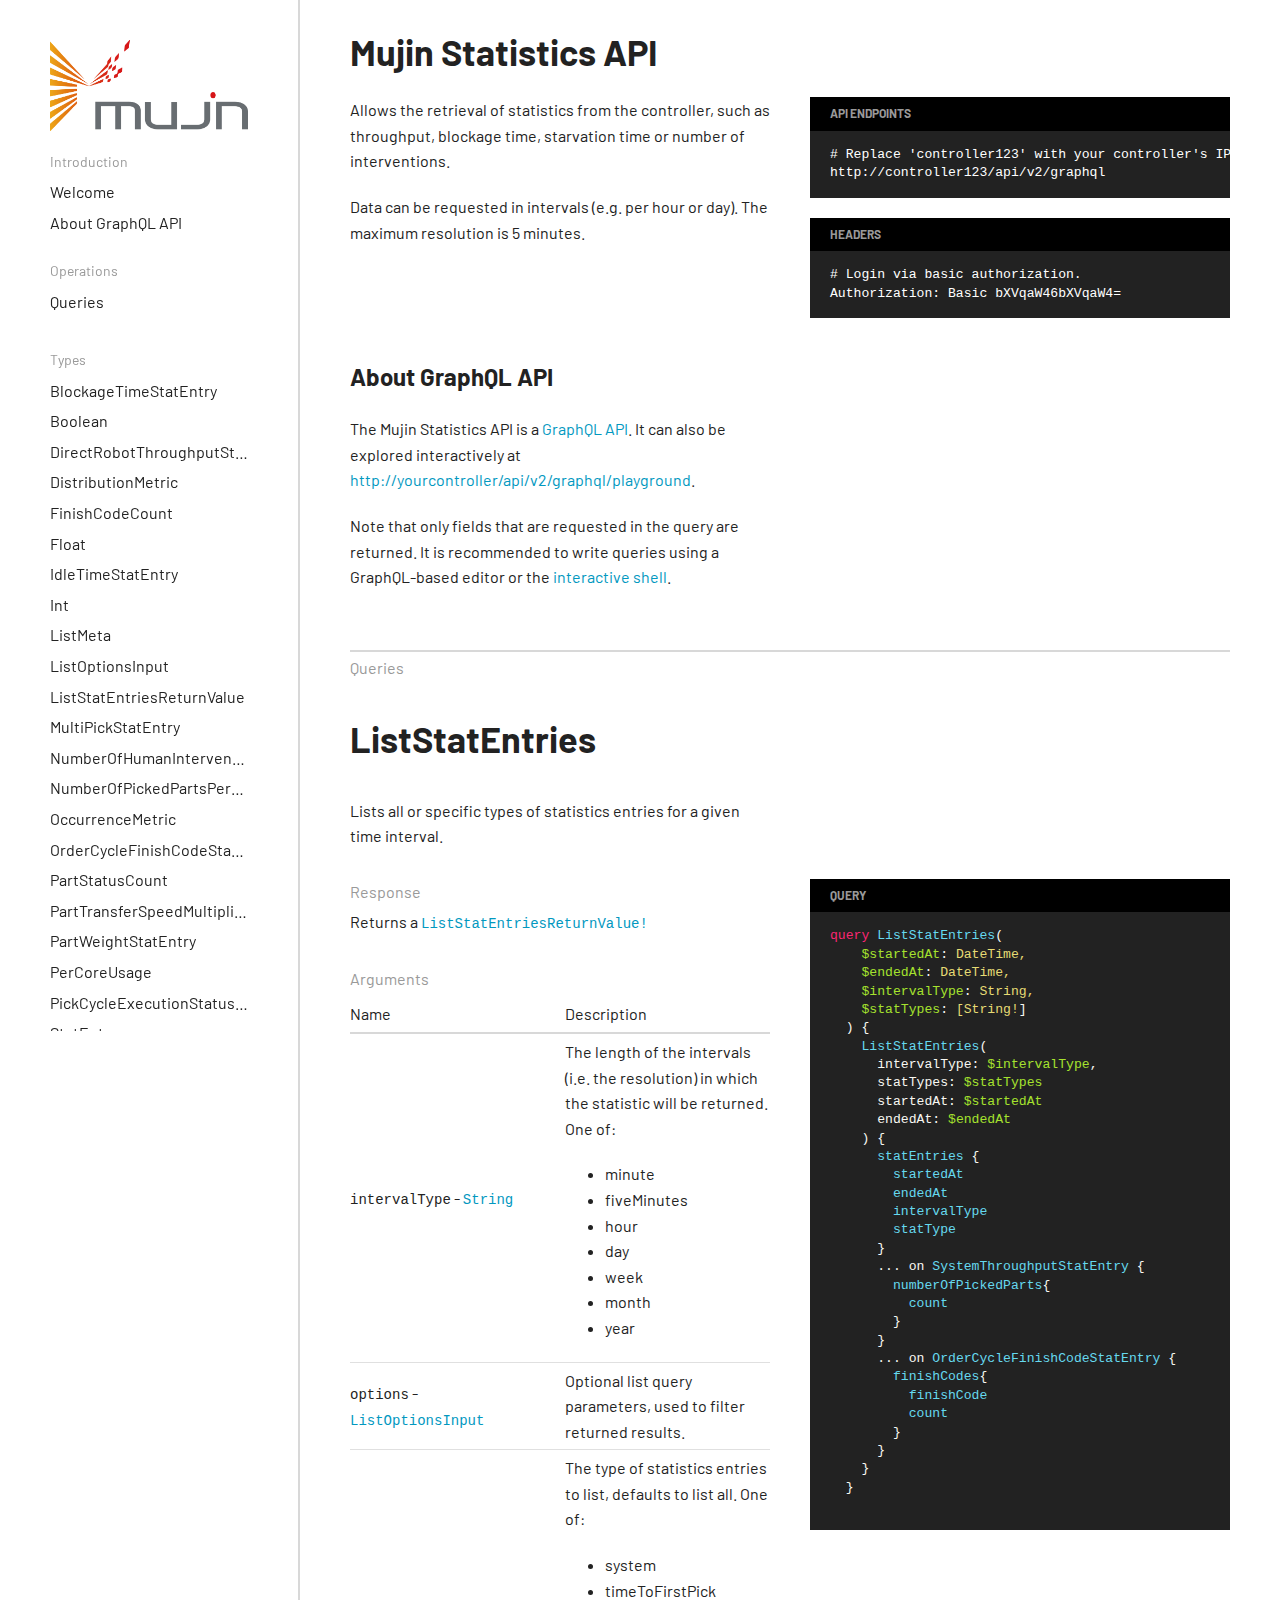
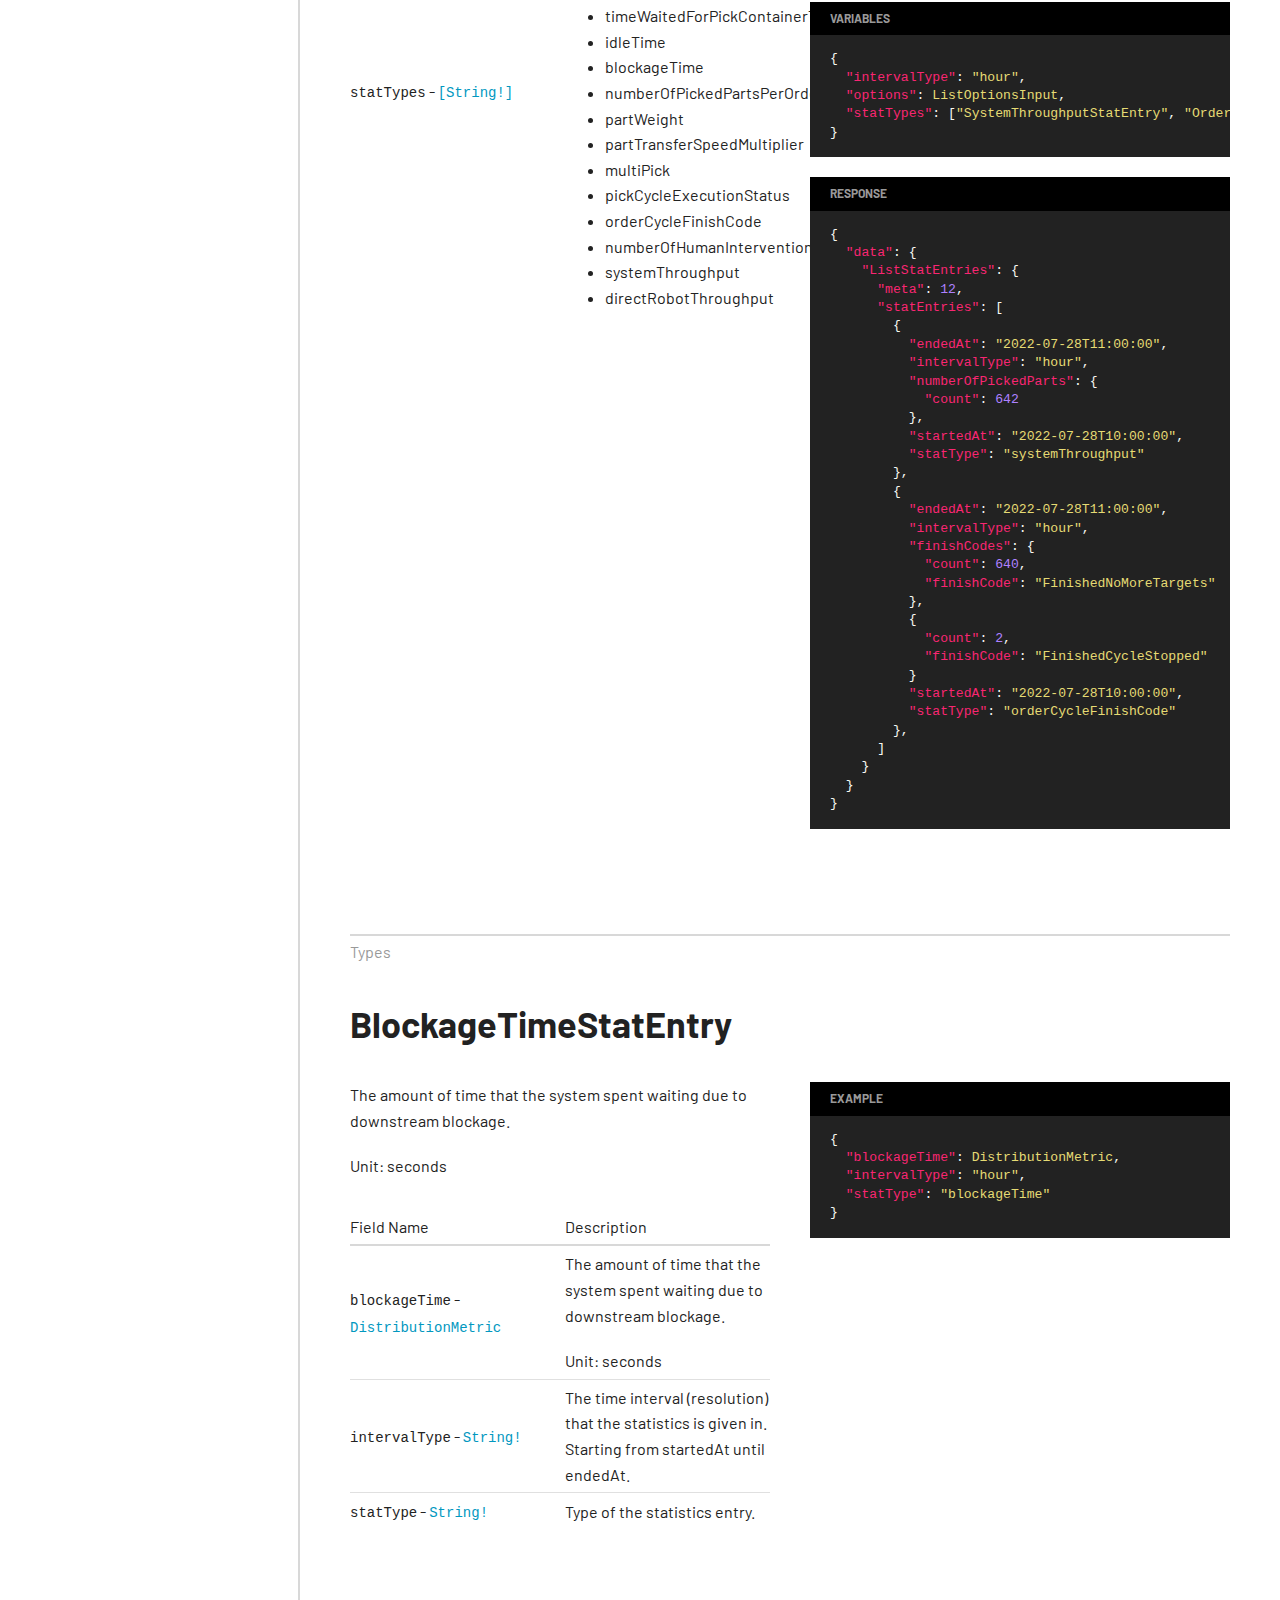
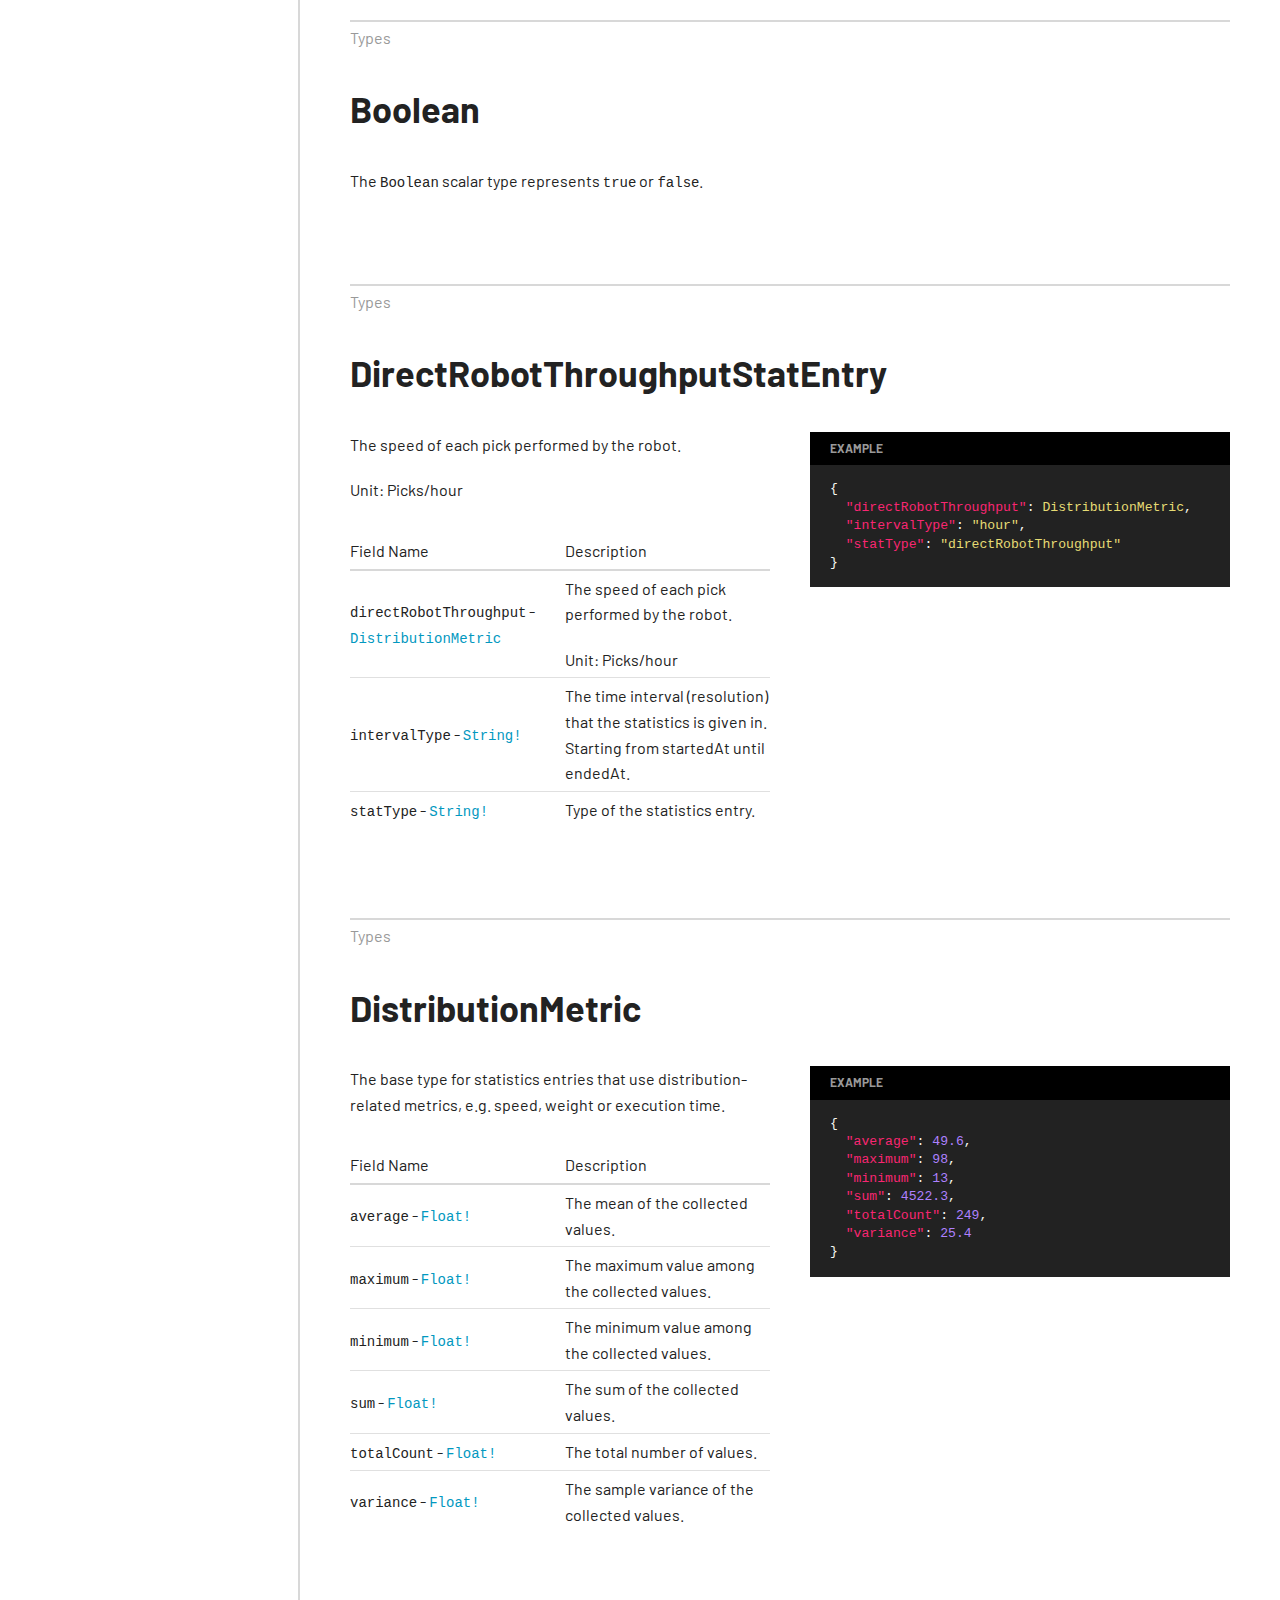
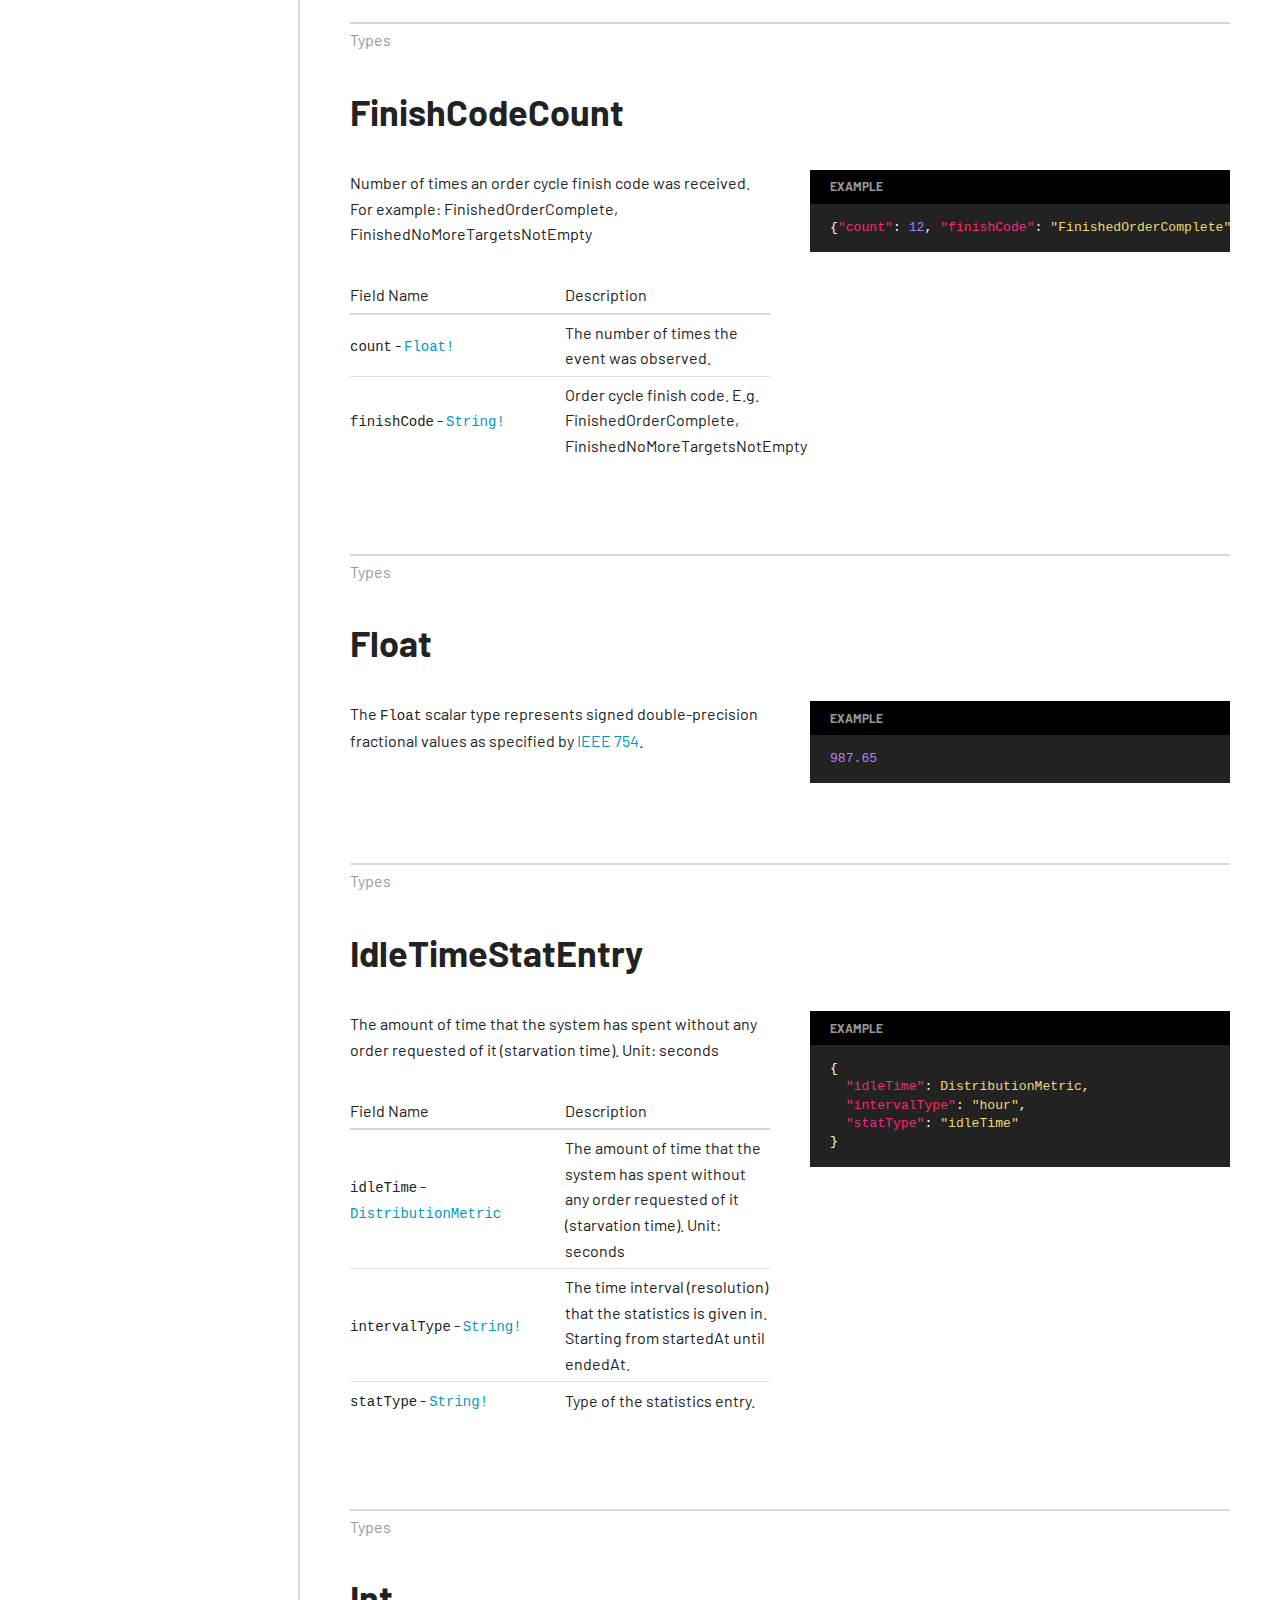
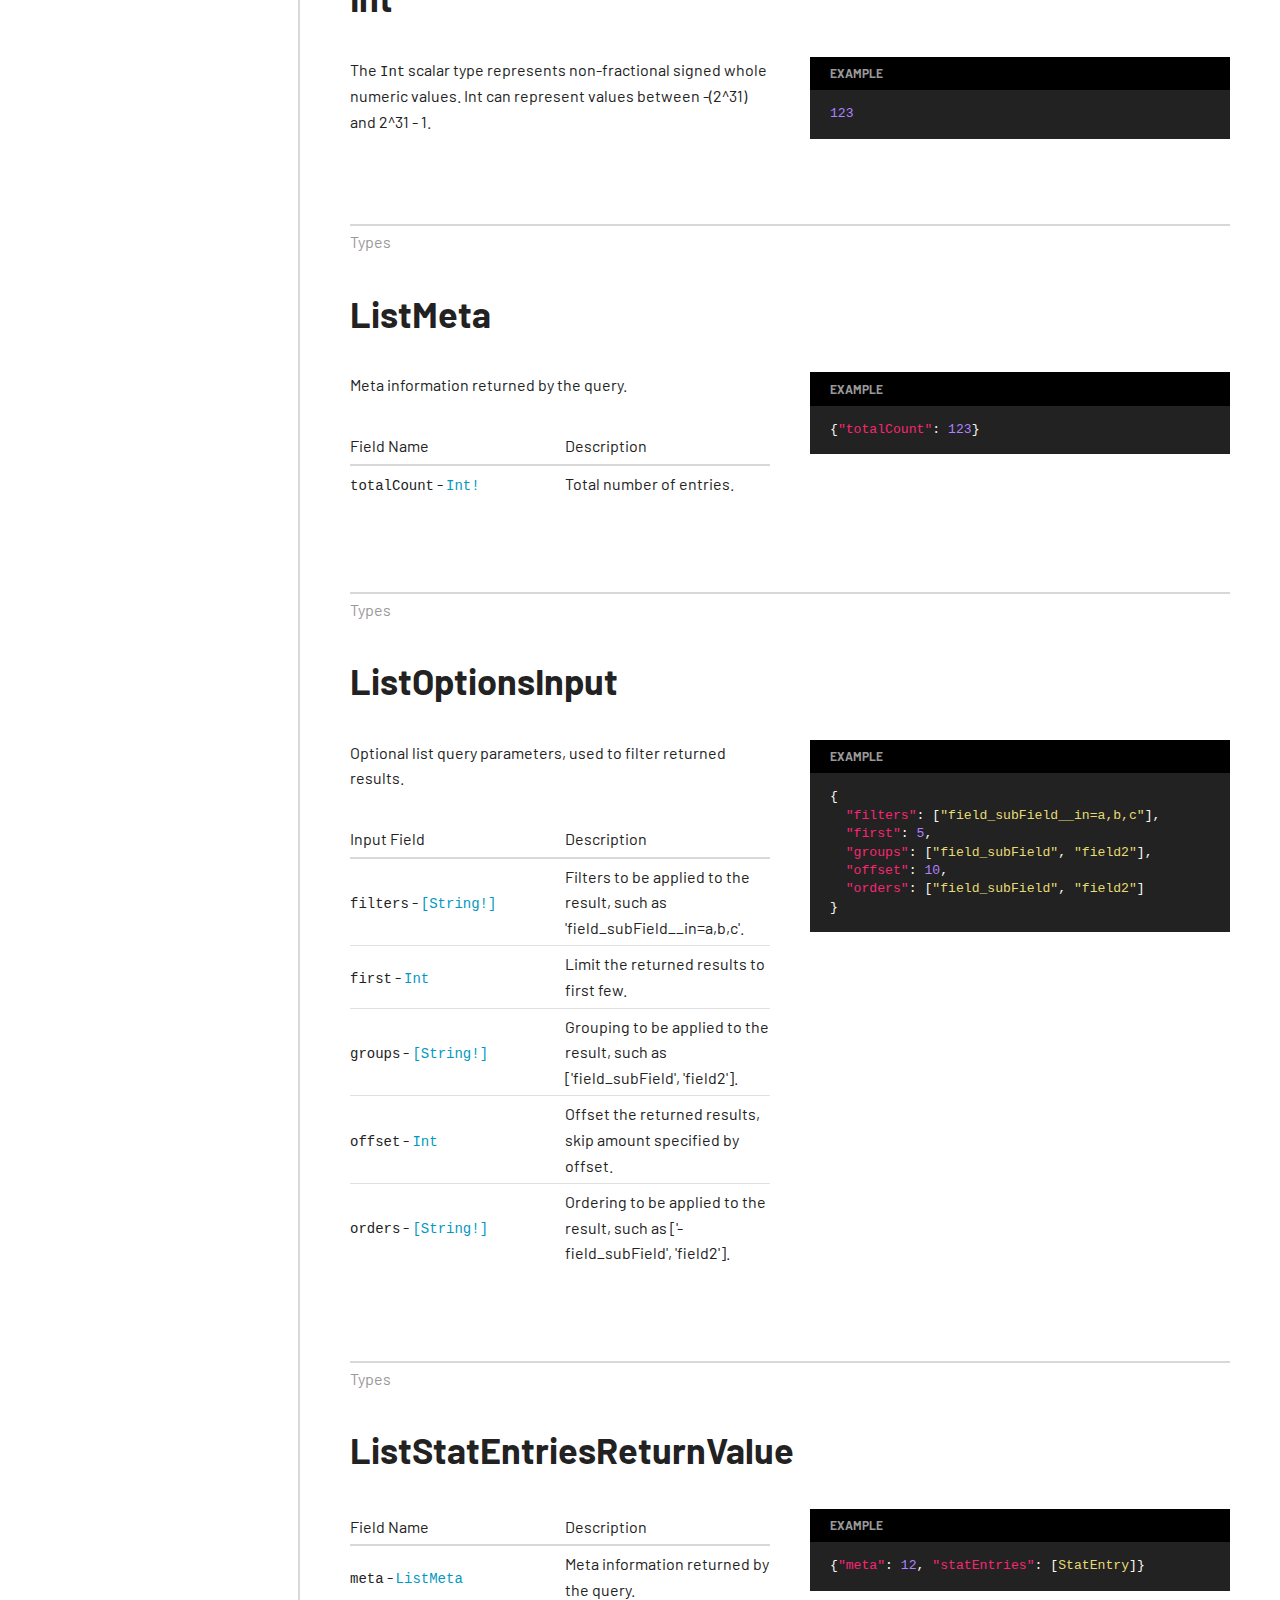
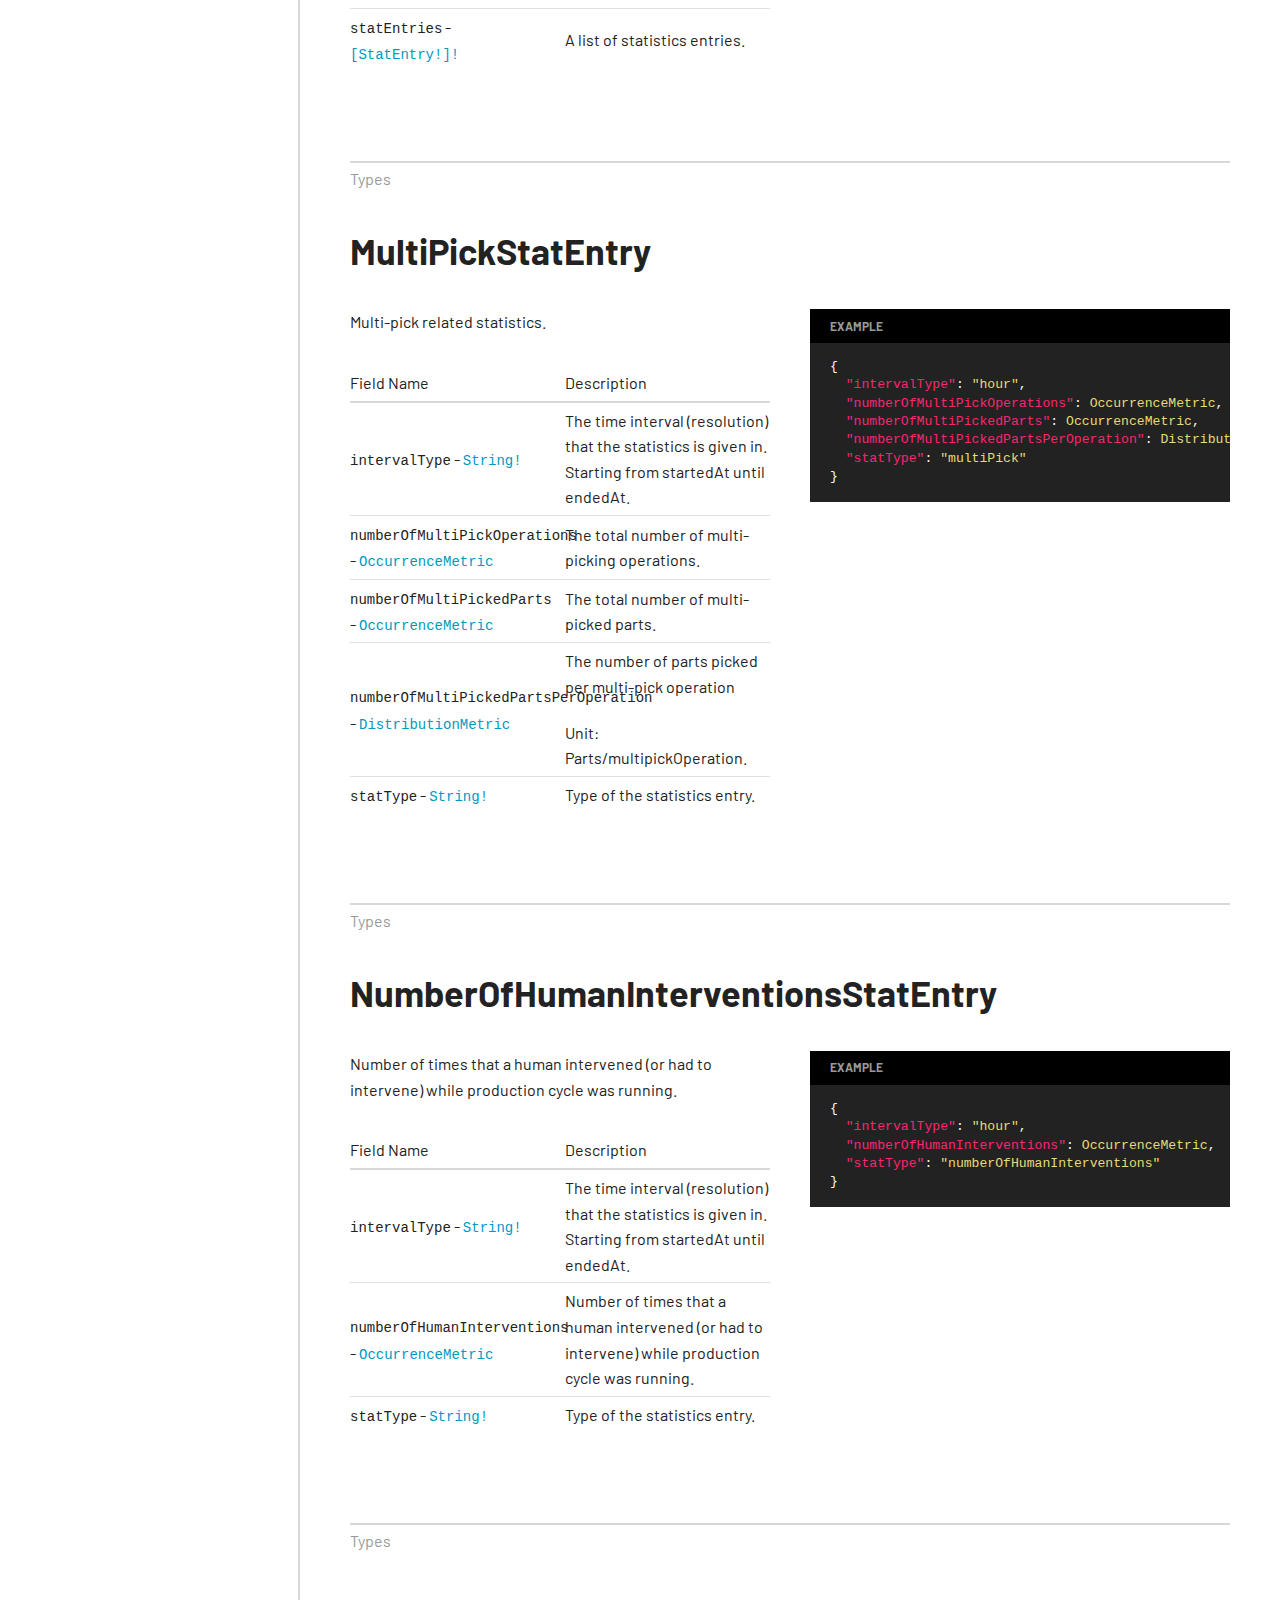
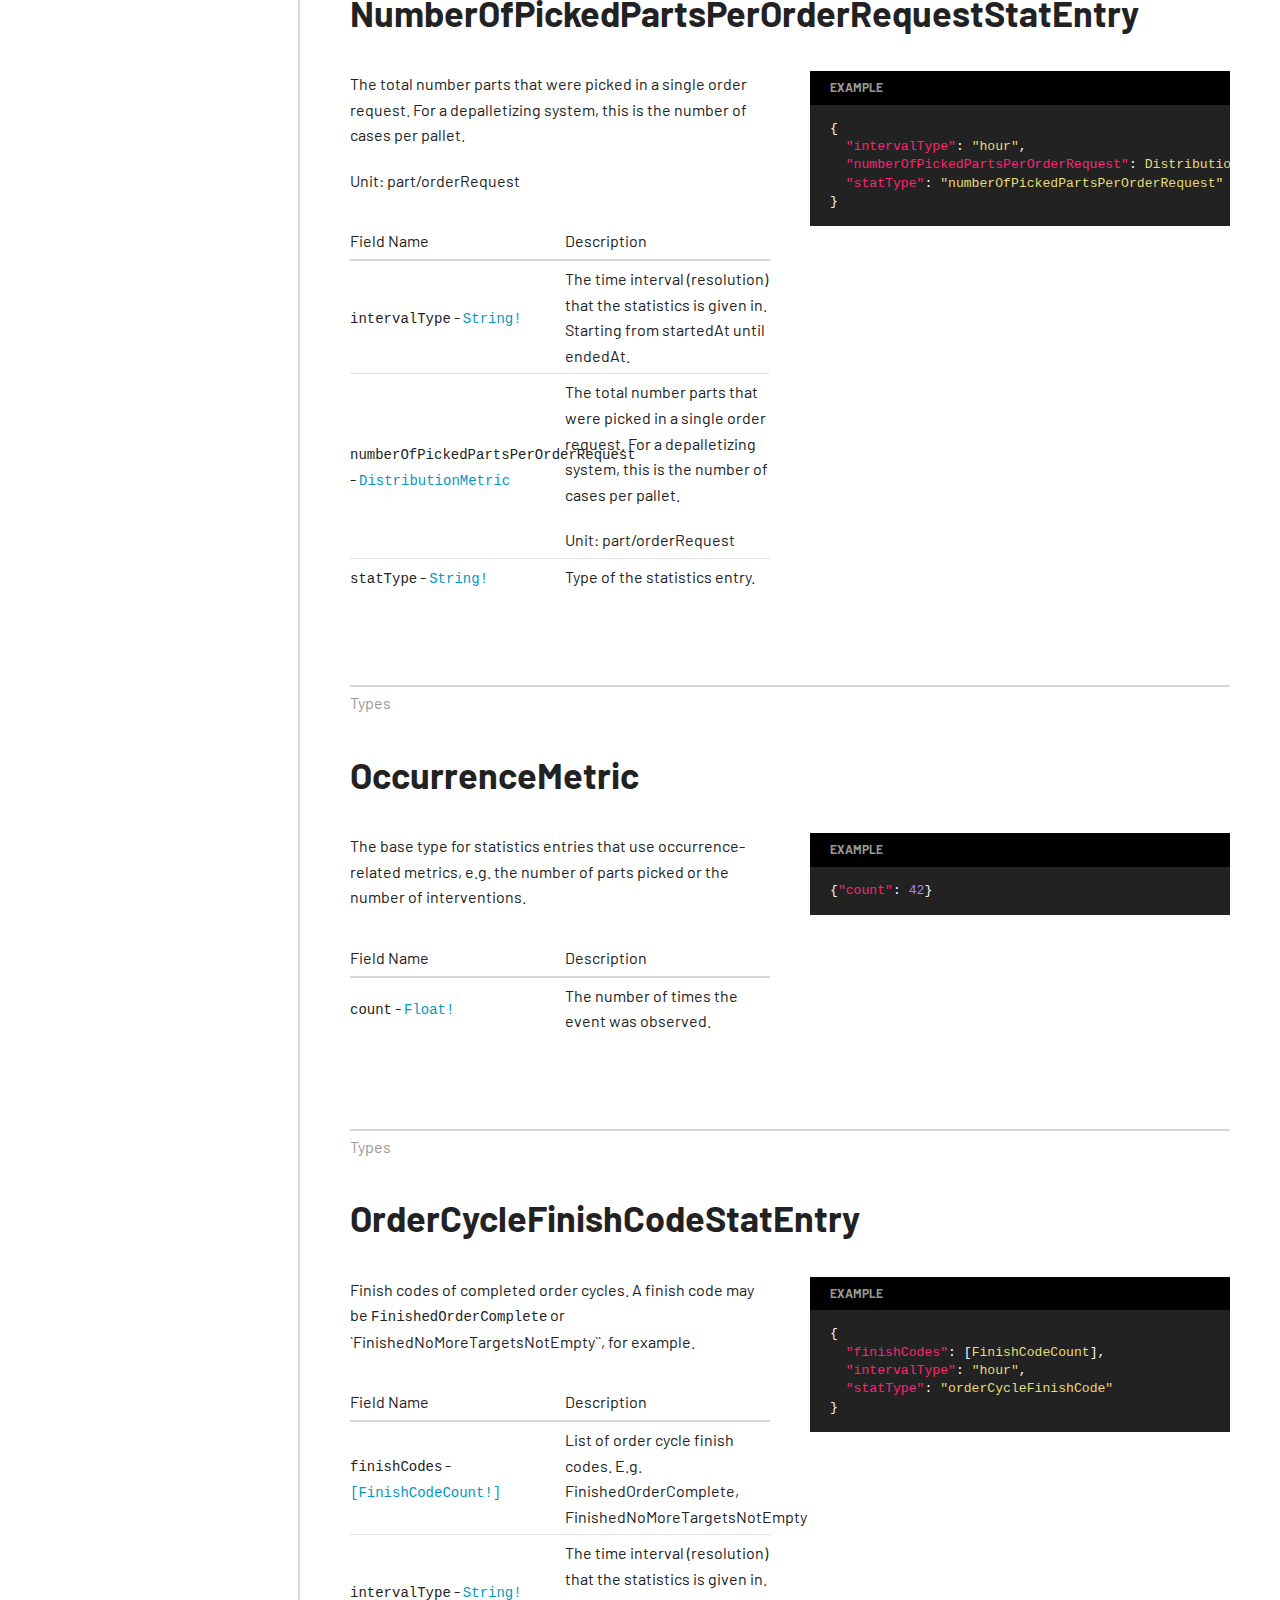
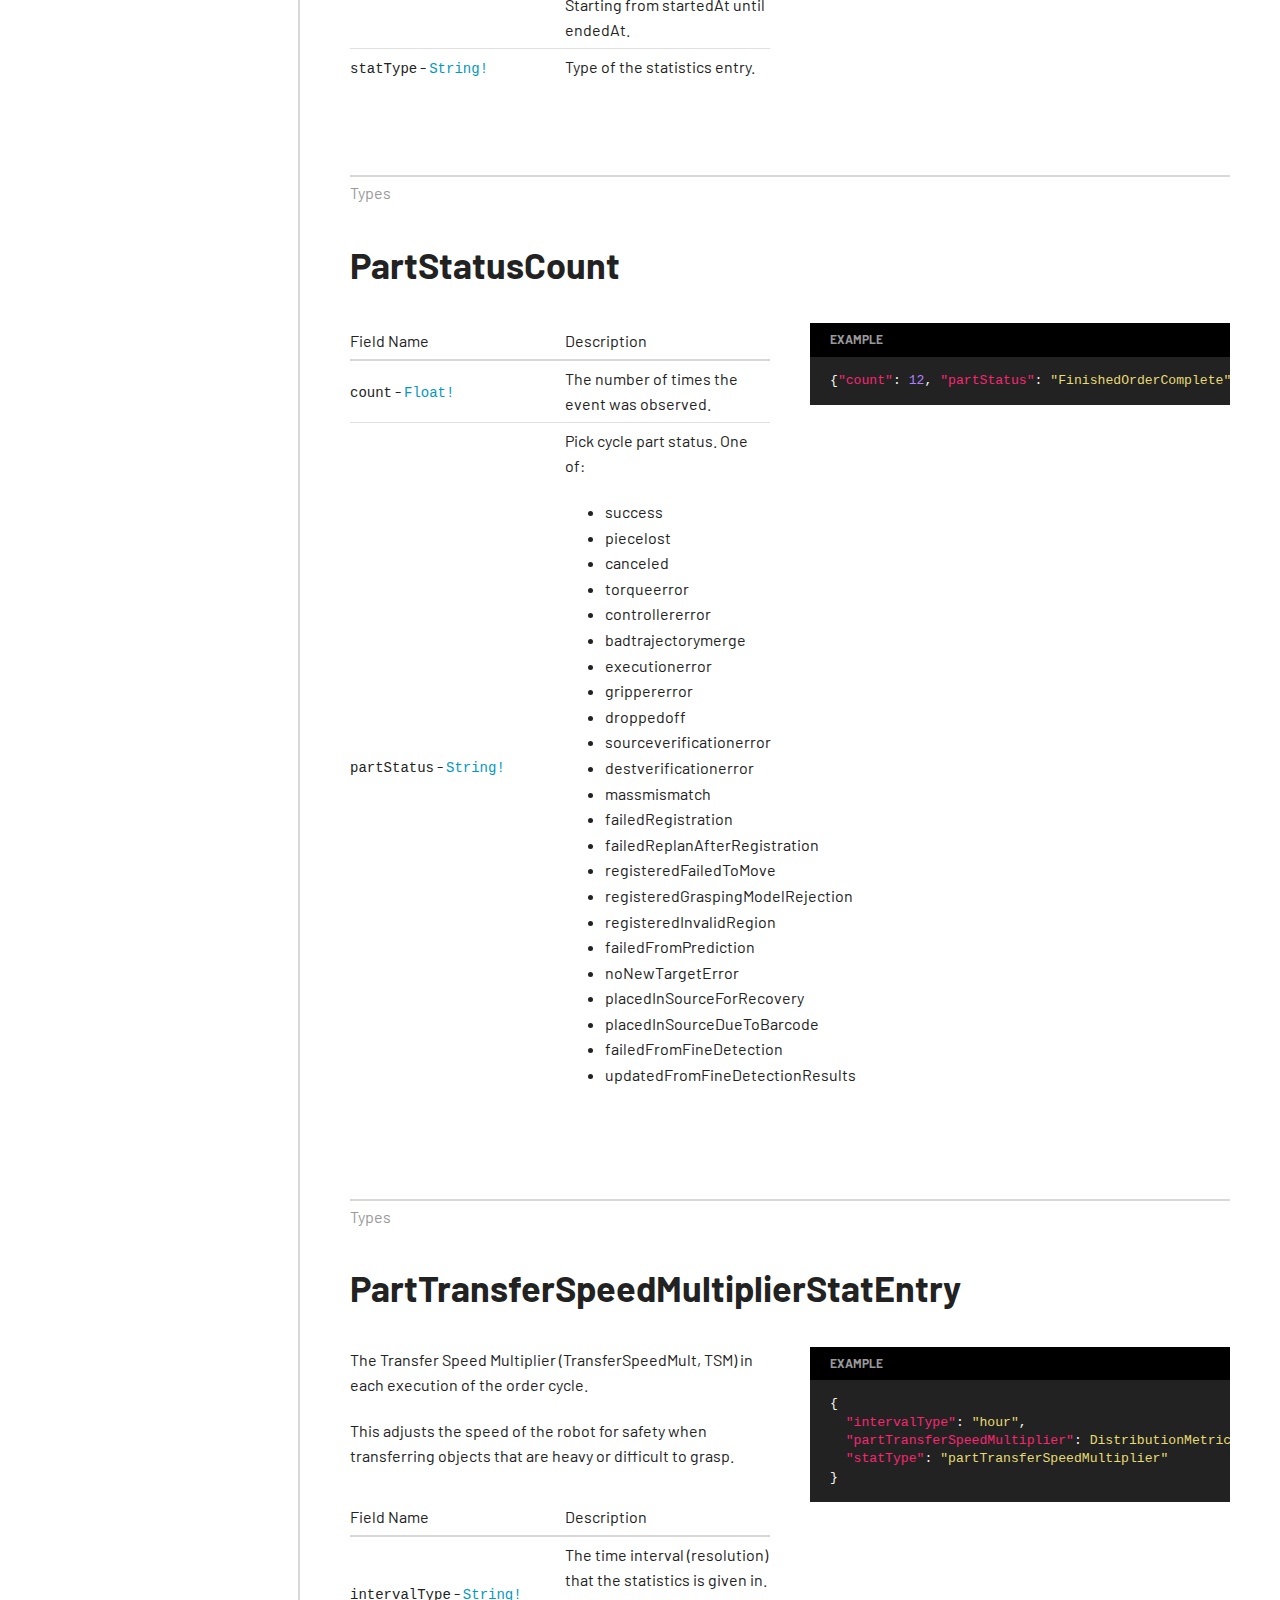
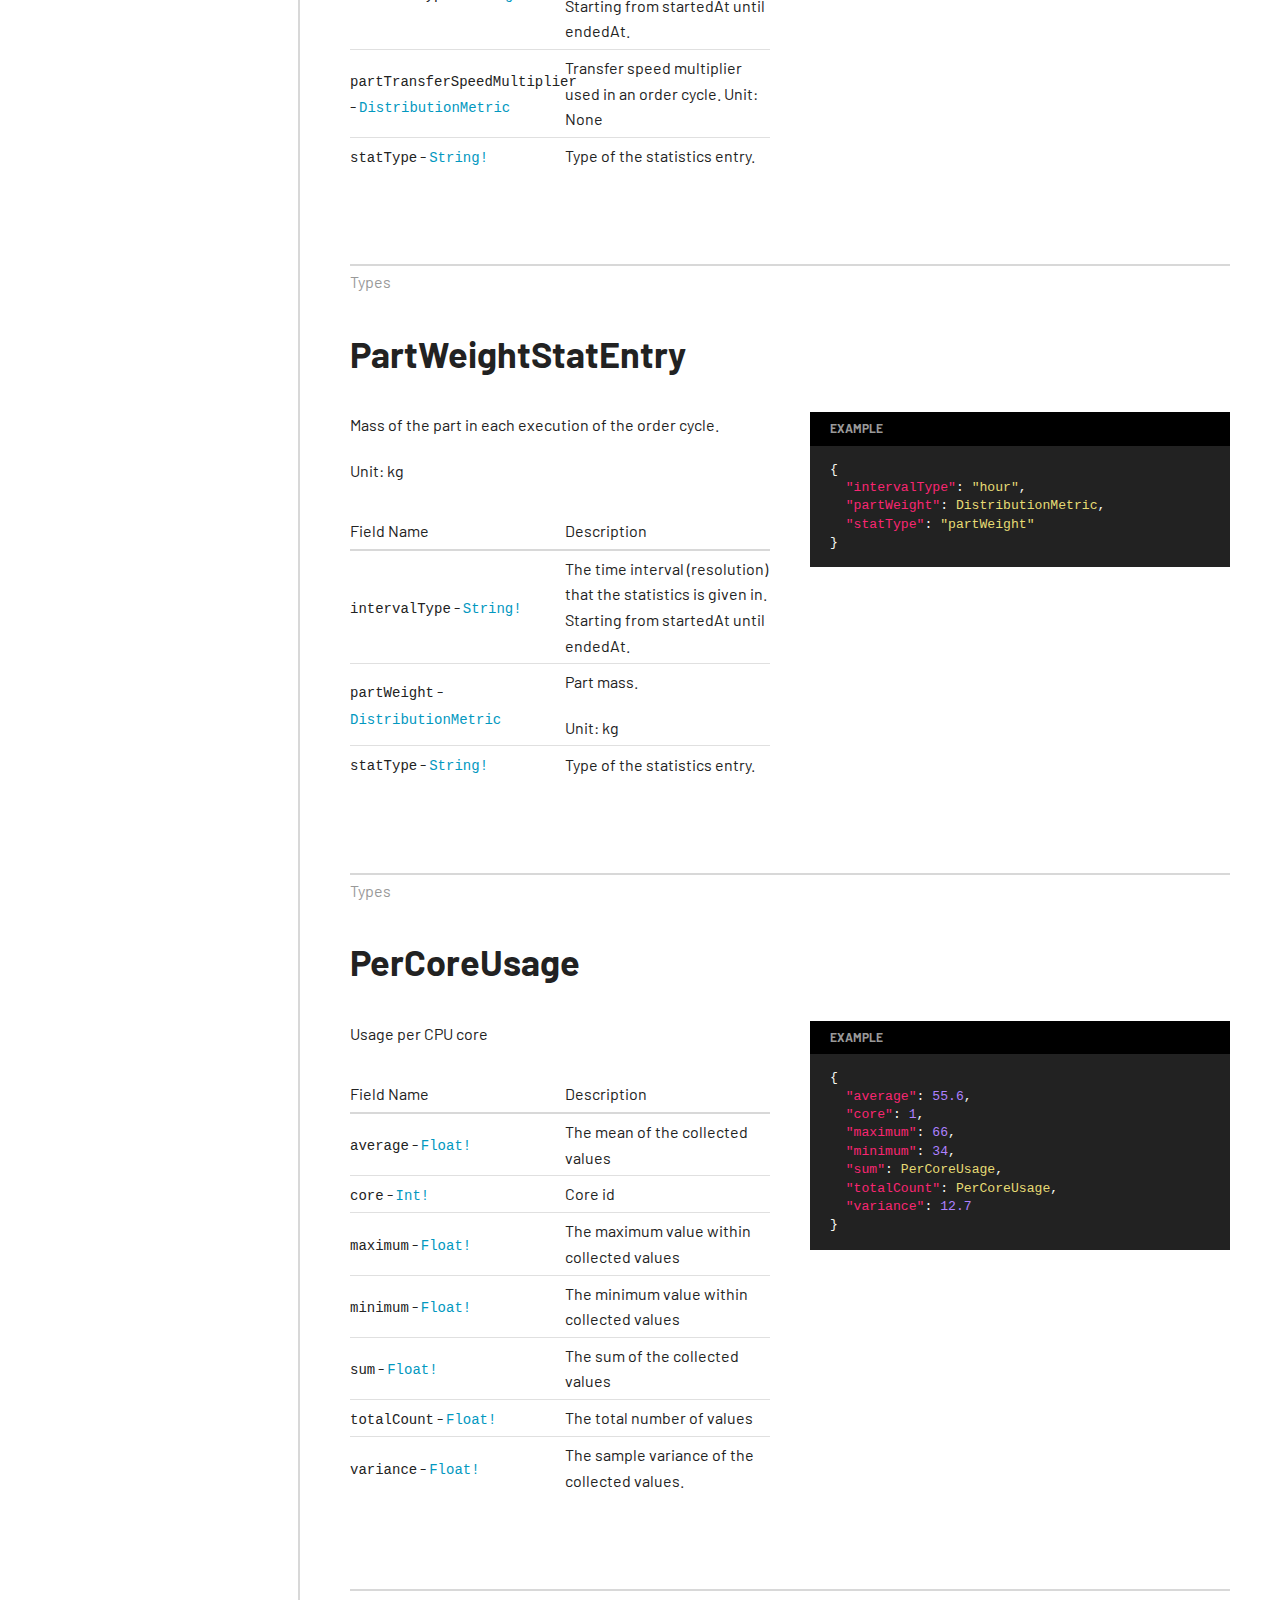
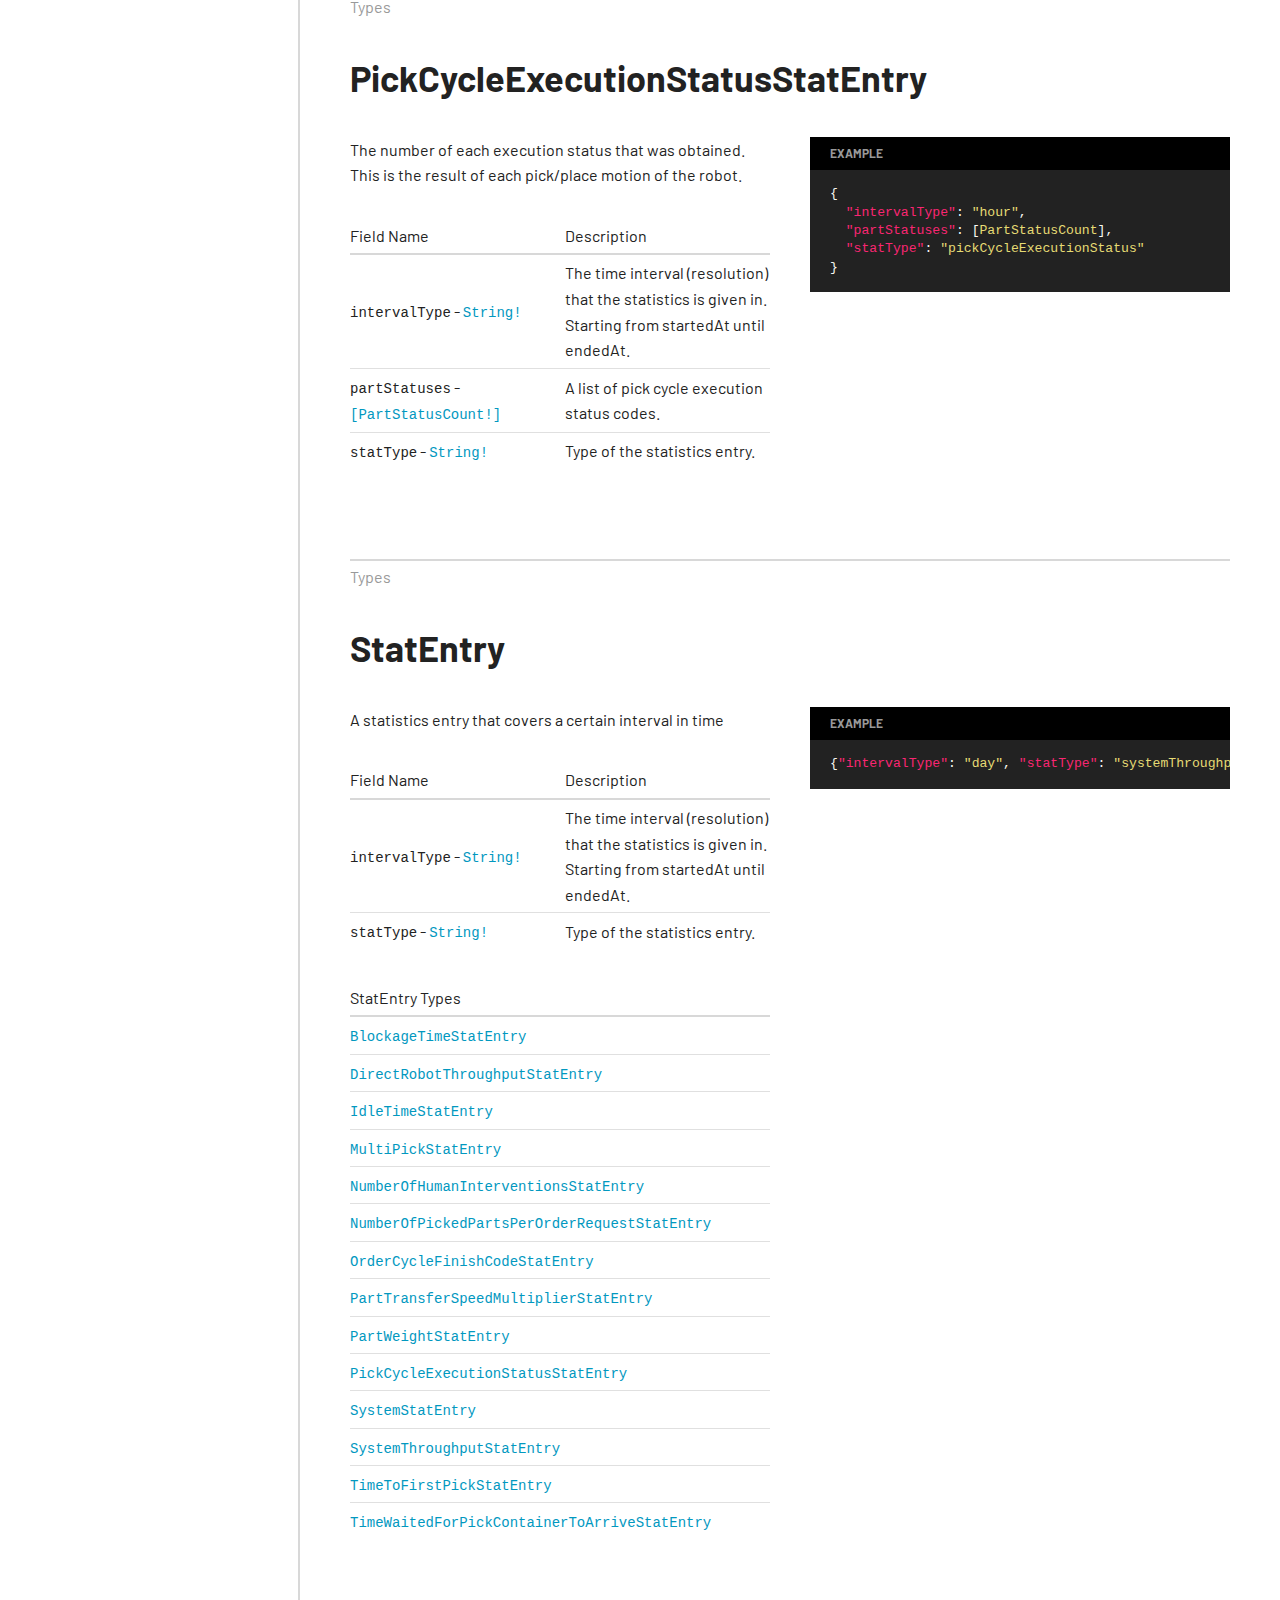
==== index.html @ 00c79021 "deploy: 35da211d8e474d40a4249eeed4ce6b51129d9fcc" ====
<!doctype html>
<html class="no-js" lang="en">
  <head>
    <meta charset="utf-8" />
    <meta name="viewport" content="width=device-width, initial-scale=1.0" />
    <link rel="icon" type="image/png" href="images/favicon.png" sizes="32x32">
    <title>Mujin Statistics API</title>
    <link rel="stylesheet" href="stylesheets/spectaql.min.css" />
    <script src="javascripts/spectaql.min.js"></script>
  </head>
  <body id="spectaql">
    <div id="page" class="drawer-layout">
      <div id="sidebar">
        <div class="sidebar-top-container">
          <div id="logo">
            <img src="images/logo.png" title="Mujin Statistics API" /> </div>
          <button class="close-button" type="button">
            <span aria-hidden="true">×</span>
            <span class="sr-only">Close menu</span>
          </button>
        </div>
        <nav id="nav" role="navigation">
          <div class="nav-group">
            <h4 class="nav-group-title">Introduction</h4>
            <ul class="nav-group-items">
              <li>
                <a href="#introduction">Welcome</a>
              </li>
              <li>
                <a href="#introduction-item-0">About GraphQL API</a>
              </li>
            </ul>
          </div>
          <div class="nav-group">
            <h4 class="nav-group-title">Operations</h4>
            <ul class="nav-group-items">
              <li class="nav-group-section">
                <h5 class="nav-group-section-title">
                  <a href="#group-Operations-Queries">Queries</a>
                </h5>
                <ul class="nav-group-section-items">
                  <li>
                    <a href="#query-ListStatEntries">ListStatEntries</a>
                  </li>
                </ul>
              </li>
              <li>
                <a href="#"></a>
              </li>
            </ul>
          </div>
          <div class="nav-group">
            <h4 class="nav-group-title">Types</h4>
            <ul class="nav-group-items">
              <li>
                <a href="#definition-BlockageTimeStatEntry">BlockageTimeStatEntry</a>
              </li>
              <li>
                <a href="#definition-Boolean">Boolean</a>
              </li>
              <li>
                <a href="#definition-DirectRobotThroughputStatEntry">DirectRobotThroughputStatEntry</a>
              </li>
              <li>
                <a href="#definition-DistributionMetric">DistributionMetric</a>
              </li>
              <li>
                <a href="#definition-FinishCodeCount">FinishCodeCount</a>
              </li>
              <li>
                <a href="#definition-Float">Float</a>
              </li>
              <li>
                <a href="#definition-IdleTimeStatEntry">IdleTimeStatEntry</a>
              </li>
              <li>
                <a href="#definition-Int">Int</a>
              </li>
              <li>
                <a href="#definition-ListMeta">ListMeta</a>
              </li>
              <li>
                <a href="#definition-ListOptionsInput">ListOptionsInput</a>
              </li>
              <li>
                <a href="#definition-ListStatEntriesReturnValue">ListStatEntriesReturnValue</a>
              </li>
              <li>
                <a href="#definition-MultiPickStatEntry">MultiPickStatEntry</a>
              </li>
              <li>
                <a href="#definition-NumberOfHumanInterventionsStatEntry">NumberOfHumanInterventionsStatEntry</a>
              </li>
              <li>
                <a href="#definition-NumberOfPickedPartsPerOrderRequestStatEntry">NumberOfPickedPartsPerOrderRequestStatEntry</a>
              </li>
              <li>
                <a href="#definition-OccurrenceMetric">OccurrenceMetric</a>
              </li>
              <li>
                <a href="#definition-OrderCycleFinishCodeStatEntry">OrderCycleFinishCodeStatEntry</a>
              </li>
              <li>
                <a href="#definition-PartStatusCount">PartStatusCount</a>
              </li>
              <li>
                <a href="#definition-PartTransferSpeedMultiplierStatEntry">PartTransferSpeedMultiplierStatEntry</a>
              </li>
              <li>
                <a href="#definition-PartWeightStatEntry">PartWeightStatEntry</a>
              </li>
              <li>
                <a href="#definition-PerCoreUsage">PerCoreUsage</a>
              </li>
              <li>
                <a href="#definition-PickCycleExecutionStatusStatEntry">PickCycleExecutionStatusStatEntry</a>
              </li>
              <li>
                <a href="#definition-StatEntry">StatEntry</a>
              </li>
              <li>
                <a href="#definition-String">String</a>
              </li>
              <li>
                <a href="#definition-SystemCPUStatus">SystemCPUStatus</a>
              </li>
              <li>
                <a href="#definition-SystemMemoryStatus">SystemMemoryStatus</a>
              </li>
              <li>
                <a href="#definition-SystemStatEntry">SystemStatEntry</a>
              </li>
              <li>
                <a href="#definition-SystemThroughputStatEntry">SystemThroughputStatEntry</a>
              </li>
              <li>
                <a href="#definition-TimeToFirstPickStatEntry">TimeToFirstPickStatEntry</a>
              </li>
              <li>
                <a href="#definition-TimeWaitedForPickContainerToArriveStatEntry">TimeWaitedForPickContainerToArriveStatEntry</a>
              </li>
            </ul>
          </div>
        </nav>
      </div>
      <div id="docs">
        <div id="mobile-navbar">
          <button class="sidebar-open-button" type="button">
            <span class="hamburger"></span>
            <span class="sr-only">All topics</span>
          </button>
        </div>
        <article id="content">
          <h1 class="doc-heading">Mujin Statistics API</h1>
          <div id="introduction" data-traverse-target="introduction">
            <div id="welcome" class="doc-row">
              <div class="doc-copy">
                <p>Allows the retrieval of statistics from the controller, such as throughput, blockage time, starvation time or number of interventions.</p>
                <p>Data can be requested in intervals (e.g. per hour or day). The maximum resolution is 5 minutes.</p>
              </div>
              <div class="doc-examples">
                <div class="example-section welcome-api-endpoints-section example-section-is-code">
                  <h5>API Endpoints</h5> <pre><code># Replace &#x27;controller123&#x27; with your controller&#x27;s IP:
http://controller123/api/v2/graphql
</code></pre> </div>
                <div class="example-section welcome-api-endpoints-section example-section-is-code">
                  <h5>Headers</h5> <pre><code># Login via basic authorization.
Authorization: Basic bXVqaW46bXVqaW4&#x3D;</code></pre> </div>
              </div>
            </div>
            <div id="introduction-item-0" class="introduction-item" data-traverse-target="introduction-item-0">
              <h2 class="introduction-item-title">About GraphQL API</h2>
              <div class="doc-row">
                <div class="doc-copy">
                  <p>The Mujin Statistics API is a
                    <a href="https://graphql.org/learn/">GraphQL API</a>. It can also be explored interactively at
                    <a href="http://yourcontroller/api/v2/graphql/playground">http://yourcontroller/api/v2/graphql/playground</a>.</p>
                  <p>Note that only fields that are requested in the query are returned. It is recommended to write queries using a GraphQL-based editor or the
                    <a href="http://yourcontroller/api/v2/graphql/playground">interactive shell</a>.</p>
                </div>
                <div class="doc-examples"> </div>
              </div>
            </div>
          </div>
          <h1 id="group-Operations-Queries" class="group-heading" data-traverse-target="group-Operations-Queries">Queries</h1>
          <section id="query-ListStatEntries" class="operation operation-query" data-traverse-target="query-ListStatEntries">
            <h2 class="operation-heading "> <code>ListStatEntries</code> </h2>
            <div class="doc-row">
              <div class="doc-copy">
                <div class="operation-description doc-copy-section">
                  <h5>Description</h5>
                  <p>Lists all or specific types of statistics entries for a given time interval.</p>
                </div>
              </div>
            </div>
            <div class="doc-row">
              <div class="doc-copy">
                <div class="operation-response doc-copy-section">
                  <h5>Response</h5>
                  <p> Returns a
                    <a href="#definition-ListStatEntriesReturnValue"><code>ListStatEntriesReturnValue!</code></a>
                  </p>
                </div>
                <div class="operation-arguments doc-copy-section">
                  <h5>Arguments</h5>
                  <table>
                    <thead>
                      <tr>
                        <th>Name</th>
                        <th>Description</th>
                      </tr>
                    </thead>
                    <tbody>
                      <tr>
                        <td>
                          <span class="property-name"><code>intervalType</code></span> -
                          <span class="property-type">
                            <a href="#definition-String"><code>String</code></a>
                          </span>
                        </td>
                        <td>
                          <p>The length of the intervals (i.e. the resolution) in which the statistic will be returned. One of:</p>
                          <ul>
                            <li>minute</li>
                            <li>fiveMinutes</li>
                            <li>hour</li>
                            <li>day</li>
                            <li>week</li>
                            <li>month</li>
                            <li>year</li>
                          </ul>
                        </td>
                      </tr>
                      <tr>
                        <td>
                          <span class="property-name"><code>options</code></span> -
                          <span class="property-type">
                            <a href="#definition-ListOptionsInput"><code>ListOptionsInput</code></a>
                          </span>
                        </td>
                        <td> Optional list query parameters, used to filter returned results. </td>
                      </tr>
                      <tr>
                        <td>
                          <span class="property-name"><code>statTypes</code></span> -
                          <span class="property-type">
                            <a href="#definition-String"><code>[String!]</code></a>
                          </span>
                        </td>
                        <td>
                          <p>The type of statistics entries to list, defaults to list all. One of:</p>
                          <ul>
                            <li>system</li>
                            <li>timeToFirstPick</li>
                            <li>timeWaitedForPickContainerToArrive</li>
                            <li>idleTime</li>
                            <li>blockageTime</li>
                            <li>numberOfPickedPartsPerOrderRequest</li>
                            <li>partWeight</li>
                            <li>partTransferSpeedMultiplier</li>
                            <li>multiPick</li>
                            <li>pickCycleExecutionStatus</li>
                            <li>orderCycleFinishCode</li>
                            <li>numberOfHumanInterventions</li>
                            <li>systemThroughput</li>
                            <li>directRobotThroughput</li>
                          </ul>
                        </td>
                      </tr>
                    </tbody>
                  </table>
                </div>
              </div>
              <div class="doc-examples">
                <h4 class="example-heading">Example</h4>
                <div class="example-section example-section-is-code operation-query-example">
                  <h5>Query</h5>
                  <html>
                  <head></head>
                  <body><pre><code class="hljs language-gql"><span class="hljs-symbol"><span class="hljs-keyword">query</span> ListStatEntries<span class="hljs-tag">(
    <span class="hljs-code">$startedAt</span>:<span class="hljs-type"> DateTime,</span>
    <span class="hljs-code">$endedAt</span>:<span class="hljs-type"> DateTime,</span>
    <span class="hljs-code">$intervalType</span>:<span class="hljs-type"> String,</span>
    <span class="hljs-code">$statTypes</span>: <span class="hljs-type">[String!</span>]
  )</span> <span class="hljs-tag">{
    <span class="hljs-symbol">ListStatEntries<span class="hljs-tag">(
      intervalType: <span class="hljs-code">$intervalType</span>,
      statTypes: <span class="hljs-code">$statTypes</span>
      startedAt: <span class="hljs-code">$startedAt</span>
      endedAt: <span class="hljs-code">$endedAt</span>
    )</span> <span class="hljs-tag">{
      <span class="hljs-symbol">statEntries <span class="hljs-tag">{
        <span class="hljs-symbol">startedAt</span>
        <span class="hljs-symbol">endedAt</span>
        <span class="hljs-symbol">intervalType</span>
        <span class="hljs-symbol">statType</span>
      }</span></span>
      ... on <span class="hljs-symbol">SystemThroughputStatEntry <span class="hljs-tag">{
        <span class="hljs-symbol">numberOfPickedParts</span>{
          <span class="hljs-symbol">count</span>
        }
      }</span></span></span></span>
      ... on <span class="hljs-symbol">OrderCycleFinishCodeStatEntry <span class="hljs-tag">{
        <span class="hljs-symbol">finishCodes</span>{
          <span class="hljs-symbol">finishCode</span>
          <span class="hljs-symbol">count</span>
        }
      }</span></span>
    }</span></span>
  }</span></span>
  </code>

</pre> </body>
                  </html>
                </div>
                <div class="example-section example-section-is-code operation-variables-example">
                  <h5>Variables</h5>
                  <html>
                  <head></head>
                  <body><pre><code class="hljs language-json"><span class="hljs-punctuation">{</span>
  <span class="hljs-attr">"intervalType"</span><span class="hljs-punctuation">:</span> <span class="hljs-string">"hour"</span><span class="hljs-punctuation">,</span>
  <span class="hljs-attr">"options"</span><span class="hljs-punctuation">:</span> <span class="hljs-string">ListOptionsInput</span><span class="hljs-punctuation">,</span>
  <span class="hljs-attr">"statTypes"</span><span class="hljs-punctuation">:</span> <span class="hljs-punctuation">[</span><span class="hljs-string">"SystemThroughputStatEntry"</span><span class="hljs-punctuation">,</span> <span class="hljs-string">"OrderCycleFinishCodeStatEntry"</span><span class="hljs-punctuation">]</span>
<span class="hljs-punctuation">}</span>
</code></pre> </body>
                  </html>
                </div>
                <div class="example-section example-section-is-code operation-response-example">
                  <h5>Response</h5>
                  <html>
                  <head></head>
                  <body><pre><code class="hljs language-json"><span class="hljs-punctuation">{</span>
  <span class="hljs-attr">"data"</span><span class="hljs-punctuation">:</span> <span class="hljs-punctuation">{</span>
    <span class="hljs-attr">"ListStatEntries"</span><span class="hljs-punctuation">:</span> <span class="hljs-punctuation">{</span>
      <span class="hljs-attr">"meta"</span><span class="hljs-punctuation">:</span> <span class="hljs-number">12</span><span class="hljs-punctuation">,</span>
      <span class="hljs-attr">"statEntries"</span><span class="hljs-punctuation">:</span> <span class="hljs-punctuation">[</span>
        <span class="hljs-punctuation">{</span>
          <span class="hljs-attr">"endedAt"</span><span class="hljs-punctuation">:</span> <span class="hljs-string">"2022-07-28T11:00:00"</span><span class="hljs-punctuation">,</span>
          <span class="hljs-attr">"intervalType"</span><span class="hljs-punctuation">:</span> <span class="hljs-string">"hour"</span><span class="hljs-punctuation">,</span>
          <span class="hljs-attr">"numberOfPickedParts"</span><span class="hljs-punctuation">:</span> <span class="hljs-punctuation">{</span>
            <span class="hljs-attr">"count"</span><span class="hljs-punctuation">:</span> <span class="hljs-number">642</span>
          <span class="hljs-punctuation">}</span><span class="hljs-punctuation">,</span>
          <span class="hljs-attr">"startedAt"</span><span class="hljs-punctuation">:</span> <span class="hljs-string">"2022-07-28T10:00:00"</span><span class="hljs-punctuation">,</span>
          <span class="hljs-attr">"statType"</span><span class="hljs-punctuation">:</span> <span class="hljs-string">"systemThroughput"</span>
        <span class="hljs-punctuation">}</span><span class="hljs-punctuation">,</span>
        <span class="hljs-punctuation">{</span>
          <span class="hljs-attr">"endedAt"</span><span class="hljs-punctuation">:</span> <span class="hljs-string">"2022-07-28T11:00:00"</span><span class="hljs-punctuation">,</span>
          <span class="hljs-attr">"intervalType"</span><span class="hljs-punctuation">:</span> <span class="hljs-string">"hour"</span><span class="hljs-punctuation">,</span>
          <span class="hljs-attr">"finishCodes"</span><span class="hljs-punctuation">:</span> <span class="hljs-punctuation">{</span>
            <span class="hljs-attr">"count"</span><span class="hljs-punctuation">:</span> <span class="hljs-number">640</span><span class="hljs-punctuation">,</span>
            <span class="hljs-attr">"finishCode"</span><span class="hljs-punctuation">:</span> <span class="hljs-string">"FinishedNoMoreTargets"</span>
          <span class="hljs-punctuation">}</span><span class="hljs-punctuation">,</span> 
          <span class="hljs-punctuation">{</span>
            <span class="hljs-attr">"count"</span><span class="hljs-punctuation">:</span> <span class="hljs-number">2</span><span class="hljs-punctuation">,</span>
            <span class="hljs-attr">"finishCode"</span><span class="hljs-punctuation">:</span> <span class="hljs-string">"FinishedCycleStopped"</span>
          <span class="hljs-punctuation">}</span>
          <span class="hljs-attr">"startedAt"</span><span class="hljs-punctuation">:</span> <span class="hljs-string">"2022-07-28T10:00:00"</span><span class="hljs-punctuation">,</span>
          <span class="hljs-attr">"statType"</span><span class="hljs-punctuation">:</span> <span class="hljs-string">"orderCycleFinishCode"</span>
        <span class="hljs-punctuation">}</span><span class="hljs-punctuation">,</span>
      <span class="hljs-punctuation">]</span>
    <span class="hljs-punctuation">}</span>
  <span class="hljs-punctuation">}</span>
<span class="hljs-punctuation">}</span>
</code>></pre> </body>
                  </html>
                </div>
              </div>
            </div>
          </section>
          <h1 id="group-Types" class="group-heading" data-traverse-target="group-Types">Types</h1>
          <section id="definition-BlockageTimeStatEntry" class="definition definition-object" data-traverse-target="definition-BlockageTimeStatEntry">
            <h2 class="definition-heading">BlockageTimeStatEntry</h2>
            <div class="doc-row">
              <div class="doc-copy">
                <div class="definition-description doc-copy-section">
                  <h5>Description</h5>
                  <p>The amount of time that the system spent waiting due to downstream blockage.</p>
                  <p>Unit: seconds</p>
                </div>
                <div class="definition-properties doc-copy-section">
                  <h5>Fields</h5>
                  <table>
                    <thead>
                      <tr>
                        <th>Field Name</th>
                        <th>Description</th>
                      </tr>
                    </thead>
                    <tbody>
                      <tr>
                        <td data-property-name="">
                          <span class="property-name"><code>blockageTime</code></span> -
                          <span class="property-type">
                            <a href="#definition-DistributionMetric"><code>DistributionMetric</code></a>
                          </span>
                        </td>
                        <td>
                          <p>The amount of time that the system spent waiting due to downstream blockage.</p>
                          <p>Unit: seconds</p>
                        </td>
                      </tr>
                      <tr>
                        <td data-property-name="">
                          <span class="property-name"><code>intervalType</code></span> -
                          <span class="property-type">
                            <a href="#definition-String"><code>String!</code></a>
                          </span>
                        </td>
                        <td> The time interval (resolution) that the statistics is given in. Starting from startedAt until endedAt. </td>
                      </tr>
                      <tr>
                        <td data-property-name="">
                          <span class="property-name"><code>statType</code></span> -
                          <span class="property-type">
                            <a href="#definition-String"><code>String!</code></a>
                          </span>
                        </td>
                        <td> Type of the statistics entry. </td>
                      </tr>
                    </tbody>
                  </table>
                </div>
              </div>
              <div class="doc-examples">
                <div class="example-section example-section-is-code">
                  <h5>Example</h5>
                  <html>
                  <head></head>
                  <body><pre><code class="hljs language-json"><span class="hljs-punctuation">{</span>
  <span class="hljs-attr">"blockageTime"</span><span class="hljs-punctuation">:</span> <span class="hljs-string">DistributionMetric</span><span class="hljs-punctuation">,</span>
  <span class="hljs-attr">"intervalType"</span><span class="hljs-punctuation">:</span> <span class="hljs-string">"hour"</span><span class="hljs-punctuation">,</span>
  <span class="hljs-attr">"statType"</span><span class="hljs-punctuation">:</span> <span class="hljs-string">"blockageTime"</span>
<span class="hljs-punctuation">}</span>
</code></pre> </body>
                  </html>
                </div>
              </div>
            </div>
          </section>
          <section id="definition-Boolean" class="definition definition-scalar" data-traverse-target="definition-Boolean">
            <div class="definition-group-name">
              <a href="#group-Types">Types</a>
            </div>
            <h2 class="definition-heading">Boolean</h2>
            <div class="doc-row">
              <div class="doc-copy">
                <div class="definition-description doc-copy-section">
                  <h5>Description</h5>
                  <p>The <code>Boolean</code> scalar type represents <code>true</code> or <code>false</code>.</p>
                </div>
              </div>
              <div class="doc-examples"> </div>
            </div>
          </section>
          <section id="definition-DirectRobotThroughputStatEntry" class="definition definition-object" data-traverse-target="definition-DirectRobotThroughputStatEntry">
            <div class="definition-group-name">
              <a href="#group-Types">Types</a>
            </div>
            <h2 class="definition-heading">DirectRobotThroughputStatEntry</h2>
            <div class="doc-row">
              <div class="doc-copy">
                <div class="definition-description doc-copy-section">
                  <h5>Description</h5>
                  <p>The speed of each pick performed by the robot. </p>
                  <p>Unit: Picks/hour</p>
                </div>
                <div class="definition-properties doc-copy-section">
                  <h5>Fields</h5>
                  <table>
                    <thead>
                      <tr>
                        <th>Field Name</th>
                        <th>Description</th>
                      </tr>
                    </thead>
                    <tbody>
                      <tr>
                        <td data-property-name="">
                          <span class="property-name"><code>directRobotThroughput</code></span> -
                          <span class="property-type">
                            <a href="#definition-DistributionMetric"><code>DistributionMetric</code></a>
                          </span>
                        </td>
                        <td>
                          <p>The speed of each pick performed by the robot.</p>
                          <p>Unit: Picks/hour</p>
                        </td>
                      </tr>
                      <tr>
                        <td data-property-name="">
                          <span class="property-name"><code>intervalType</code></span> -
                          <span class="property-type">
                            <a href="#definition-String"><code>String!</code></a>
                          </span>
                        </td>
                        <td> The time interval (resolution) that the statistics is given in. Starting from startedAt until endedAt. </td>
                      </tr>
                      <tr>
                        <td data-property-name="">
                          <span class="property-name"><code>statType</code></span> -
                          <span class="property-type">
                            <a href="#definition-String"><code>String!</code></a>
                          </span>
                        </td>
                        <td> Type of the statistics entry. </td>
                      </tr>
                    </tbody>
                  </table>
                </div>
              </div>
              <div class="doc-examples">
                <div class="example-section example-section-is-code">
                  <h5>Example</h5>
                  <html>
                  <head></head>
                  <body><pre><code class="hljs language-json"><span class="hljs-punctuation">{</span>
  <span class="hljs-attr">"directRobotThroughput"</span><span class="hljs-punctuation">:</span> <span class="hljs-string">DistributionMetric</span><span class="hljs-punctuation">,</span>
  <span class="hljs-attr">"intervalType"</span><span class="hljs-punctuation">:</span> <span class="hljs-string">"hour"</span><span class="hljs-punctuation">,</span>
  <span class="hljs-attr">"statType"</span><span class="hljs-punctuation">:</span> <span class="hljs-string">"directRobotThroughput"</span>
<span class="hljs-punctuation">}</span>
</code></pre> </body>
                  </html>
                </div>
              </div>
            </div>
          </section>
          <section id="definition-DistributionMetric" class="definition definition-object" data-traverse-target="definition-DistributionMetric">
            <div class="definition-group-name">
              <a href="#group-Types">Types</a>
            </div>
            <h2 class="definition-heading">DistributionMetric</h2>
            <div class="doc-row">
              <div class="doc-copy">
                <div class="definition-description doc-copy-section">
                  <h5>Description</h5>
                  <p>The base type for statistics entries that use distribution-related metrics, e.g. speed, weight or execution time.</p>
                </div>
                <div class="definition-properties doc-copy-section">
                  <h5>Fields</h5>
                  <table>
                    <thead>
                      <tr>
                        <th>Field Name</th>
                        <th>Description</th>
                      </tr>
                    </thead>
                    <tbody>
                      <tr>
                        <td data-property-name="">
                          <span class="property-name"><code>average</code></span> -
                          <span class="property-type">
                            <a href="#definition-Float"><code>Float!</code></a>
                          </span>
                        </td>
                        <td> The mean of the collected values. </td>
                      </tr>
                      <tr>
                        <td data-property-name="">
                          <span class="property-name"><code>maximum</code></span> -
                          <span class="property-type">
                            <a href="#definition-Float"><code>Float!</code></a>
                          </span>
                        </td>
                        <td> The maximum value among the collected values. </td>
                      </tr>
                      <tr>
                        <td data-property-name="">
                          <span class="property-name"><code>minimum</code></span> -
                          <span class="property-type">
                            <a href="#definition-Float"><code>Float!</code></a>
                          </span>
                        </td>
                        <td> The minimum value among the collected values. </td>
                      </tr>
                      <tr>
                        <td data-property-name="">
                          <span class="property-name"><code>sum</code></span> -
                          <span class="property-type">
                            <a href="#definition-Float"><code>Float!</code></a>
                          </span>
                        </td>
                        <td> The sum of the collected values. </td>
                      </tr>
                      <tr>
                        <td data-property-name="">
                          <span class="property-name"><code>totalCount</code></span> -
                          <span class="property-type">
                            <a href="#definition-Float"><code>Float!</code></a>
                          </span>
                        </td>
                        <td> The total number of values. </td>
                      </tr>
                      <tr>
                        <td data-property-name="">
                          <span class="property-name"><code>variance</code></span> -
                          <span class="property-type">
                            <a href="#definition-Float"><code>Float!</code></a>
                          </span>
                        </td>
                        <td> The sample variance of the collected values. </td>
                      </tr>
                    </tbody>
                  </table>
                </div>
              </div>
              <div class="doc-examples">
                <div class="example-section example-section-is-code">
                  <h5>Example</h5>
                  <html>
                  <head></head>
                  <body><pre><code class="hljs language-json"><span class="hljs-punctuation">{</span>
  <span class="hljs-attr">"average"</span><span class="hljs-punctuation">:</span> <span class="hljs-number">49.6</span><span class="hljs-punctuation">,</span>
  <span class="hljs-attr">"maximum"</span><span class="hljs-punctuation">:</span> <span class="hljs-number">98</span><span class="hljs-punctuation">,</span>
  <span class="hljs-attr">"minimum"</span><span class="hljs-punctuation">:</span> <span class="hljs-number">13</span><span class="hljs-punctuation">,</span>
  <span class="hljs-attr">"sum"</span><span class="hljs-punctuation">:</span> <span class="hljs-number">4522.3</span><span class="hljs-punctuation">,</span>
  <span class="hljs-attr">"totalCount"</span><span class="hljs-punctuation">:</span> <span class="hljs-number">249</span><span class="hljs-punctuation">,</span>
  <span class="hljs-attr">"variance"</span><span class="hljs-punctuation">:</span> <span class="hljs-number">25.4</span>
<span class="hljs-punctuation">}</span>
</code></pre> </body>
                  </html>
                </div>
              </div>
            </div>
          </section>
          <section id="definition-FinishCodeCount" class="definition definition-object" data-traverse-target="definition-FinishCodeCount">
            <div class="definition-group-name">
              <a href="#group-Types">Types</a>
            </div>
            <h2 class="definition-heading">FinishCodeCount</h2>
            <div class="doc-row">
              <div class="doc-copy">
                <div class="definition-description doc-copy-section">
                  <h5>Description</h5>
                  <p>Number of times an order cycle finish code was received. For example: FinishedOrderComplete, FinishedNoMoreTargetsNotEmpty</p>
                </div>
                <div class="definition-properties doc-copy-section">
                  <h5>Fields</h5>
                  <table>
                    <thead>
                      <tr>
                        <th>Field Name</th>
                        <th>Description</th>
                      </tr>
                    </thead>
                    <tbody>
                      <tr>
                        <td data-property-name="">
                          <span class="property-name"><code>count</code></span> -
                          <span class="property-type">
                            <a href="#definition-Float"><code>Float!</code></a>
                          </span>
                        </td>
                        <td> The number of times the event was observed. </td>
                      </tr>
                      <tr>
                        <td data-property-name="">
                          <span class="property-name"><code>finishCode</code></span> -
                          <span class="property-type">
                            <a href="#definition-String"><code>String!</code></a>
                          </span>
                        </td>
                        <td> Order cycle finish code. E.g. FinishedOrderComplete, FinishedNoMoreTargetsNotEmpty </td>
                      </tr>
                    </tbody>
                  </table>
                </div>
              </div>
              <div class="doc-examples">
                <div class="example-section example-section-is-code">
                  <h5>Example</h5>
                  <html>
                  <head></head>
                  <body><pre><code class="hljs language-json"><span class="hljs-punctuation">{</span><span class="hljs-attr">"count"</span><span class="hljs-punctuation">:</span> <span class="hljs-number">12</span><span class="hljs-punctuation">,</span> <span class="hljs-attr">"finishCode"</span><span class="hljs-punctuation">:</span> <span class="hljs-string">"FinishedOrderComplete"</span><span class="hljs-punctuation">}</span>
</code></pre> </body>
                  </html>
                </div>
              </div>
            </div>
          </section>
          <section id="definition-Float" class="definition definition-scalar" data-traverse-target="definition-Float">
            <div class="definition-group-name">
              <a href="#group-Types">Types</a>
            </div>
            <h2 class="definition-heading">Float</h2>
            <div class="doc-row">
              <div class="doc-copy">
                <div class="definition-description doc-copy-section">
                  <h5>Description</h5>
                  <p>The <code>Float</code> scalar type represents signed double-precision fractional values as specified by
                    <a href="https://en.wikipedia.org/wiki/IEEE_floating_point">IEEE 754</a>.</p>
                </div>
              </div>
              <div class="doc-examples">
                <div class="example-section example-section-is-code">
                  <h5>Example</h5>
                  <html>
                  <head></head>
                  <body><pre><code class="hljs language-json"><span class="hljs-number">987.65</span>
</code></pre> </body>
                  </html>
                </div>
              </div>
            </div>
          </section>
          <section id="definition-IdleTimeStatEntry" class="definition definition-object" data-traverse-target="definition-IdleTimeStatEntry">
            <div class="definition-group-name">
              <a href="#group-Types">Types</a>
            </div>
            <h2 class="definition-heading">IdleTimeStatEntry</h2>
            <div class="doc-row">
              <div class="doc-copy">
                <div class="definition-description doc-copy-section">
                  <h5>Description</h5>
                  <p>The amount of time that the system has spent without any order requested of it (starvation time). Unit: seconds</p>
                </div>
                <div class="definition-properties doc-copy-section">
                  <h5>Fields</h5>
                  <table>
                    <thead>
                      <tr>
                        <th>Field Name</th>
                        <th>Description</th>
                      </tr>
                    </thead>
                    <tbody>
                      <tr>
                        <td data-property-name="">
                          <span class="property-name"><code>idleTime</code></span> -
                          <span class="property-type">
                            <a href="#definition-DistributionMetric"><code>DistributionMetric</code></a>
                          </span>
                        </td>
                        <td> The amount of time that the system has spent without any order requested of it (starvation time). Unit: seconds </td>
                      </tr>
                      <tr>
                        <td data-property-name="">
                          <span class="property-name"><code>intervalType</code></span> -
                          <span class="property-type">
                            <a href="#definition-String"><code>String!</code></a>
                          </span>
                        </td>
                        <td> The time interval (resolution) that the statistics is given in. Starting from startedAt until endedAt. </td>
                      </tr>
                      <tr>
                        <td data-property-name="">
                          <span class="property-name"><code>statType</code></span> -
                          <span class="property-type">
                            <a href="#definition-String"><code>String!</code></a>
                          </span>
                        </td>
                        <td> Type of the statistics entry. </td>
                      </tr>
                    </tbody>
                  </table>
                </div>
              </div>
              <div class="doc-examples">
                <div class="example-section example-section-is-code">
                  <h5>Example</h5>
                  <html>
                  <head></head>
                  <body><pre><code class="hljs language-json"><span class="hljs-punctuation">{</span>
  <span class="hljs-attr">"idleTime"</span><span class="hljs-punctuation">:</span> <span class="hljs-string">DistributionMetric</span><span class="hljs-punctuation">,</span>
  <span class="hljs-attr">"intervalType"</span><span class="hljs-punctuation">:</span> <span class="hljs-string">"hour"</span><span class="hljs-punctuation">,</span>
  <span class="hljs-attr">"statType"</span><span class="hljs-punctuation">:</span> <span class="hljs-string">"idleTime"</span>
<span class="hljs-punctuation">}</span>
</code></pre> </body>
                  </html>
                </div>
              </div>
            </div>
          </section>
          <section id="definition-Int" class="definition definition-scalar" data-traverse-target="definition-Int">
            <div class="definition-group-name">
              <a href="#group-Types">Types</a>
            </div>
            <h2 class="definition-heading">Int</h2>
            <div class="doc-row">
              <div class="doc-copy">
                <div class="definition-description doc-copy-section">
                  <h5>Description</h5>
                  <p>The <code>Int</code> scalar type represents non-fractional signed whole numeric values. Int can represent values between -(2^31) and 2^31 - 1.</p>
                </div>
              </div>
              <div class="doc-examples">
                <div class="example-section example-section-is-code">
                  <h5>Example</h5>
                  <html>
                  <head></head>
                  <body><pre><code class="hljs language-json"><span class="hljs-number">123</span>
</code></pre> </body>
                  </html>
                </div>
              </div>
            </div>
          </section>
          <section id="definition-ListMeta" class="definition definition-object" data-traverse-target="definition-ListMeta">
            <div class="definition-group-name">
              <a href="#group-Types">Types</a>
            </div>
            <h2 class="definition-heading">ListMeta</h2>
            <div class="doc-row">
              <div class="doc-copy">
                <div class="definition-description doc-copy-section">
                  <h5>Description</h5>
                  <p>Meta information returned by the query.</p>
                </div>
                <div class="definition-properties doc-copy-section">
                  <h5>Fields</h5>
                  <table>
                    <thead>
                      <tr>
                        <th>Field Name</th>
                        <th>Description</th>
                      </tr>
                    </thead>
                    <tbody>
                      <tr>
                        <td data-property-name="">
                          <span class="property-name"><code>totalCount</code></span> -
                          <span class="property-type">
                            <a href="#definition-Int"><code>Int!</code></a>
                          </span>
                        </td>
                        <td> Total number of entries. </td>
                      </tr>
                    </tbody>
                  </table>
                </div>
              </div>
              <div class="doc-examples">
                <div class="example-section example-section-is-code">
                  <h5>Example</h5>
                  <html>
                  <head></head>
                  <body><pre><code class="hljs language-json"><span class="hljs-punctuation">{</span><span class="hljs-attr">"totalCount"</span><span class="hljs-punctuation">:</span> <span class="hljs-number">123</span><span class="hljs-punctuation">}</span>
</code></pre> </body>
                  </html>
                </div>
              </div>
            </div>
          </section>
          <section id="definition-ListOptionsInput" class="definition definition-input-object" data-traverse-target="definition-ListOptionsInput">
            <div class="definition-group-name">
              <a href="#group-Types">Types</a>
            </div>
            <h2 class="definition-heading">ListOptionsInput</h2>
            <div class="doc-row">
              <div class="doc-copy">
                <div class="definition-description doc-copy-section">
                  <h5>Description</h5>
                  <p>Optional list query parameters, used to filter returned results.</p>
                </div>
                <div class="definition-properties doc-copy-section">
                  <h5>Fields</h5>
                  <table>
                    <thead>
                      <tr>
                        <th>Input Field</th>
                        <th>Description</th>
                      </tr>
                    </thead>
                    <tbody>
                      <tr>
                        <td>
                          <span class="property-name"><code>filters</code></span> -
                          <span class="property-type">
                            <a href="#definition-String"><code>[String!]</code></a>
                          </span>
                        </td>
                        <td>
                          <p>Filters to be applied to the result, such as &#39;field_subField__in=a,b,c&#39;.</p>
                        </td>
                      </tr>
                      <tr>
                        <td>
                          <span class="property-name"><code>first</code></span> -
                          <span class="property-type">
                            <a href="#definition-Int"><code>Int</code></a>
                          </span>
                        </td>
                        <td>
                          <p>Limit the returned results to first few.</p>
                        </td>
                      </tr>
                      <tr>
                        <td>
                          <span class="property-name"><code>groups</code></span> -
                          <span class="property-type">
                            <a href="#definition-String"><code>[String!]</code></a>
                          </span>
                        </td>
                        <td>
                          <p>Grouping to be applied to the result, such as [&#39;field_subField&#39;, &#39;field2&#39;].</p>
                        </td>
                      </tr>
                      <tr>
                        <td>
                          <span class="property-name"><code>offset</code></span> -
                          <span class="property-type">
                            <a href="#definition-Int"><code>Int</code></a>
                          </span>
                        </td>
                        <td>
                          <p>Offset the returned results, skip amount specified by offset.</p>
                        </td>
                      </tr>
                      <tr>
                        <td>
                          <span class="property-name"><code>orders</code></span> -
                          <span class="property-type">
                            <a href="#definition-String"><code>[String!]</code></a>
                          </span>
                        </td>
                        <td>
                          <p>Ordering to be applied to the result, such as [&#39;-field_subField&#39;, &#39;field2&#39;].</p>
                        </td>
                      </tr>
                    </tbody>
                  </table>
                </div>
              </div>
              <div class="doc-examples">
                <div class="example-section example-section-is-code">
                  <h5>Example</h5>
                  <html>
                  <head></head>
                  <body><pre><code class="hljs language-json"><span class="hljs-punctuation">{</span>
  <span class="hljs-attr">"filters"</span><span class="hljs-punctuation">:</span> <span class="hljs-punctuation">[</span><span class="hljs-string">"field_subField__in=a,b,c"</span><span class="hljs-punctuation">]</span><span class="hljs-punctuation">,</span>
  <span class="hljs-attr">"first"</span><span class="hljs-punctuation">:</span> <span class="hljs-number">5</span><span class="hljs-punctuation">,</span>
  <span class="hljs-attr">"groups"</span><span class="hljs-punctuation">:</span> <span class="hljs-punctuation">[</span><span class="hljs-string">"field_subField"</span><span class="hljs-punctuation">,</span> <span class="hljs-string">"field2"</span><span class="hljs-punctuation">]</span><span class="hljs-punctuation">,</span>
  <span class="hljs-attr">"offset"</span><span class="hljs-punctuation">:</span> <span class="hljs-number">10</span><span class="hljs-punctuation">,</span>
  <span class="hljs-attr">"orders"</span><span class="hljs-punctuation">:</span> <span class="hljs-punctuation">[</span><span class="hljs-string">"field_subField"</span><span class="hljs-punctuation">,</span> <span class="hljs-string">"field2"</span><span class="hljs-punctuation">]</span>
<span class="hljs-punctuation">}</span>
</code></pre> </body>
                  </html>
                </div>
              </div>
            </div>
          </section>
          <section id="definition-ListStatEntriesReturnValue" class="definition definition-object" data-traverse-target="definition-ListStatEntriesReturnValue">
            <div class="definition-group-name">
              <a href="#group-Types">Types</a>
            </div>
            <h2 class="definition-heading">ListStatEntriesReturnValue</h2>
            <div class="doc-row">
              <div class="doc-copy">
                <div class="definition-properties doc-copy-section">
                  <h5>Fields</h5>
                  <table>
                    <thead>
                      <tr>
                        <th>Field Name</th>
                        <th>Description</th>
                      </tr>
                    </thead>
                    <tbody>
                      <tr>
                        <td data-property-name="">
                          <span class="property-name"><code>meta</code></span> -
                          <span class="property-type">
                            <a href="#definition-ListMeta"><code>ListMeta</code></a>
                          </span>
                        </td>
                        <td> Meta information returned by the query. </td>
                      </tr>
                      <tr>
                        <td data-property-name="">
                          <span class="property-name"><code>statEntries</code></span> -
                          <span class="property-type">
                            <a href="#definition-StatEntry"><code>[StatEntry!]!</code></a>
                          </span>
                        </td>
                        <td> A list of statistics entries. </td>
                      </tr>
                    </tbody>
                  </table>
                </div>
              </div>
              <div class="doc-examples">
                <div class="example-section example-section-is-code">
                  <h5>Example</h5>
                  <html>
                  <head></head>
                  <body><pre><code class="hljs language-json"><span class="hljs-punctuation">{</span><span class="hljs-attr">"meta"</span><span class="hljs-punctuation">:</span> <span class="hljs-number">12</span><span class="hljs-punctuation">,</span> <span class="hljs-attr">"statEntries"</span><span class="hljs-punctuation">:</span> <span class="hljs-punctuation">[</span><span class="hljs-string">StatEntry</span><span class="hljs-punctuation">]</span><span class="hljs-punctuation">}</span>
</code></pre> </body>
                  </html>
                </div>
              </div>
            </div>
          </section>
          <section id="definition-MultiPickStatEntry" class="definition definition-object" data-traverse-target="definition-MultiPickStatEntry">
            <div class="definition-group-name">
              <a href="#group-Types">Types</a>
            </div>
            <h2 class="definition-heading">MultiPickStatEntry</h2>
            <div class="doc-row">
              <div class="doc-copy">
                <div class="definition-description doc-copy-section">
                  <h5>Description</h5>
                  <p>Multi-pick related statistics.</p>
                </div>
                <div class="definition-properties doc-copy-section">
                  <h5>Fields</h5>
                  <table>
                    <thead>
                      <tr>
                        <th>Field Name</th>
                        <th>Description</th>
                      </tr>
                    </thead>
                    <tbody>
                      <tr>
                        <td data-property-name="">
                          <span class="property-name"><code>intervalType</code></span> -
                          <span class="property-type">
                            <a href="#definition-String"><code>String!</code></a>
                          </span>
                        </td>
                        <td> The time interval (resolution) that the statistics is given in. Starting from startedAt until endedAt. </td>
                      </tr>
                      <tr>
                        <td data-property-name="">
                          <span class="property-name"><code>numberOfMultiPickOperations</code></span> -
                          <span class="property-type">
                            <a href="#definition-OccurrenceMetric"><code>OccurrenceMetric</code></a>
                          </span>
                        </td>
                        <td> The total number of multi-picking operations. </td>
                      </tr>
                      <tr>
                        <td data-property-name="">
                          <span class="property-name"><code>numberOfMultiPickedParts</code></span> -
                          <span class="property-type">
                            <a href="#definition-OccurrenceMetric"><code>OccurrenceMetric</code></a>
                          </span>
                        </td>
                        <td> The total number of multi-picked parts. </td>
                      </tr>
                      <tr>
                        <td data-property-name="">
                          <span class="property-name"><code>numberOfMultiPickedPartsPerOperation</code></span> -
                          <span class="property-type">
                            <a href="#definition-DistributionMetric"><code>DistributionMetric</code></a>
                          </span>
                        </td>
                        <td>
                          <p>The number of parts picked per multi-pick operation</p>
                          <p>Unit: Parts/multipickOperation.</p>
                        </td>
                      </tr>
                      <tr>
                        <td data-property-name="">
                          <span class="property-name"><code>statType</code></span> -
                          <span class="property-type">
                            <a href="#definition-String"><code>String!</code></a>
                          </span>
                        </td>
                        <td> Type of the statistics entry. </td>
                      </tr>
                    </tbody>
                  </table>
                </div>
              </div>
              <div class="doc-examples">
                <div class="example-section example-section-is-code">
                  <h5>Example</h5>
                  <html>
                  <head></head>
                  <body><pre><code class="hljs language-json"><span class="hljs-punctuation">{</span>
  <span class="hljs-attr">"intervalType"</span><span class="hljs-punctuation">:</span> <span class="hljs-string">"hour"</span><span class="hljs-punctuation">,</span>
  <span class="hljs-attr">"numberOfMultiPickOperations"</span><span class="hljs-punctuation">:</span> <span class="hljs-string">OccurrenceMetric</span><span class="hljs-punctuation">,</span>
  <span class="hljs-attr">"numberOfMultiPickedParts"</span><span class="hljs-punctuation">:</span> <span class="hljs-string">OccurrenceMetric</span><span class="hljs-punctuation">,</span>
  <span class="hljs-attr">"numberOfMultiPickedPartsPerOperation"</span><span class="hljs-punctuation">:</span> <span class="hljs-string">DistributionMetric</span><span class="hljs-punctuation">,</span>
  <span class="hljs-attr">"statType"</span><span class="hljs-punctuation">:</span> <span class="hljs-string">"multiPick"</span>
<span class="hljs-punctuation">}</span>
</code></pre> </body>
                  </html>
                </div>
              </div>
            </div>
          </section>
          <section id="definition-NumberOfHumanInterventionsStatEntry" class="definition definition-object" data-traverse-target="definition-NumberOfHumanInterventionsStatEntry">
            <div class="definition-group-name">
              <a href="#group-Types">Types</a>
            </div>
            <h2 class="definition-heading">NumberOfHumanInterventionsStatEntry</h2>
            <div class="doc-row">
              <div class="doc-copy">
                <div class="definition-description doc-copy-section">
                  <h5>Description</h5>
                  <p>Number of times that a human intervened (or had to intervene) while production cycle was running.</p>
                </div>
                <div class="definition-properties doc-copy-section">
                  <h5>Fields</h5>
                  <table>
                    <thead>
                      <tr>
                        <th>Field Name</th>
                        <th>Description</th>
                      </tr>
                    </thead>
                    <tbody>
                      <tr>
                        <td data-property-name="">
                          <span class="property-name"><code>intervalType</code></span> -
                          <span class="property-type">
                            <a href="#definition-String"><code>String!</code></a>
                          </span>
                        </td>
                        <td> The time interval (resolution) that the statistics is given in. Starting from startedAt until endedAt. </td>
                      </tr>
                      <tr>
                        <td data-property-name="">
                          <span class="property-name"><code>numberOfHumanInterventions</code></span> -
                          <span class="property-type">
                            <a href="#definition-OccurrenceMetric"><code>OccurrenceMetric</code></a>
                          </span>
                        </td>
                        <td> Number of times that a human intervened (or had to intervene) while production cycle was running. </td>
                      </tr>
                      <tr>
                        <td data-property-name="">
                          <span class="property-name"><code>statType</code></span> -
                          <span class="property-type">
                            <a href="#definition-String"><code>String!</code></a>
                          </span>
                        </td>
                        <td> Type of the statistics entry. </td>
                      </tr>
                    </tbody>
                  </table>
                </div>
              </div>
              <div class="doc-examples">
                <div class="example-section example-section-is-code">
                  <h5>Example</h5>
                  <html>
                  <head></head>
                  <body><pre><code class="hljs language-json"><span class="hljs-punctuation">{</span>
  <span class="hljs-attr">"intervalType"</span><span class="hljs-punctuation">:</span> <span class="hljs-string">"hour"</span><span class="hljs-punctuation">,</span>
  <span class="hljs-attr">"numberOfHumanInterventions"</span><span class="hljs-punctuation">:</span> <span class="hljs-string">OccurrenceMetric</span><span class="hljs-punctuation">,</span>
  <span class="hljs-attr">"statType"</span><span class="hljs-punctuation">:</span> <span class="hljs-string">"numberOfHumanInterventions"</span>
<span class="hljs-punctuation">}</span>
</code></pre> </body>
                  </html>
                </div>
              </div>
            </div>
          </section>
          <section id="definition-NumberOfPickedPartsPerOrderRequestStatEntry" class="definition definition-object" data-traverse-target="definition-NumberOfPickedPartsPerOrderRequestStatEntry">
            <div class="definition-group-name">
              <a href="#group-Types">Types</a>
            </div>
            <h2 class="definition-heading">NumberOfPickedPartsPerOrderRequestStatEntry</h2>
            <div class="doc-row">
              <div class="doc-copy">
                <div class="definition-description doc-copy-section">
                  <h5>Description</h5>
                  <p>The total number parts that were picked in a single order request. For a depalletizing system, this is the number of cases per pallet.</p>
                  <p>Unit: part/orderRequest</p>
                </div>
                <div class="definition-properties doc-copy-section">
                  <h5>Fields</h5>
                  <table>
                    <thead>
                      <tr>
                        <th>Field Name</th>
                        <th>Description</th>
                      </tr>
                    </thead>
                    <tbody>
                      <tr>
                        <td data-property-name="">
                          <span class="property-name"><code>intervalType</code></span> -
                          <span class="property-type">
                            <a href="#definition-String"><code>String!</code></a>
                          </span>
                        </td>
                        <td> The time interval (resolution) that the statistics is given in. Starting from startedAt until endedAt. </td>
                      </tr>
                      <tr>
                        <td data-property-name="">
                          <span class="property-name"><code>numberOfPickedPartsPerOrderRequest</code></span> -
                          <span class="property-type">
                            <a href="#definition-DistributionMetric"><code>DistributionMetric</code></a>
                          </span>
                        </td>
                        <td>
                          <p>The total number parts that were picked in a single order request. For a depalletizing system, this is the number of cases per pallet.</p>
                          <p>Unit: part/orderRequest</p>
                        </td>
                      </tr>
                      <tr>
                        <td data-property-name="">
                          <span class="property-name"><code>statType</code></span> -
                          <span class="property-type">
                            <a href="#definition-String"><code>String!</code></a>
                          </span>
                        </td>
                        <td> Type of the statistics entry. </td>
                      </tr>
                    </tbody>
                  </table>
                </div>
              </div>
              <div class="doc-examples">
                <div class="example-section example-section-is-code">
                  <h5>Example</h5>
                  <html>
                  <head></head>
                  <body><pre><code class="hljs language-json"><span class="hljs-punctuation">{</span>
  <span class="hljs-attr">"intervalType"</span><span class="hljs-punctuation">:</span> <span class="hljs-string">"hour"</span><span class="hljs-punctuation">,</span>
  <span class="hljs-attr">"numberOfPickedPartsPerOrderRequest"</span><span class="hljs-punctuation">:</span> <span class="hljs-string">DistributionMetric</span><span class="hljs-punctuation">,</span>
  <span class="hljs-attr">"statType"</span><span class="hljs-punctuation">:</span> <span class="hljs-string">"numberOfPickedPartsPerOrderRequest"</span>
<span class="hljs-punctuation">}</span>
</code></pre> </body>
                  </html>
                </div>
              </div>
            </div>
          </section>
          <section id="definition-OccurrenceMetric" class="definition definition-object" data-traverse-target="definition-OccurrenceMetric">
            <div class="definition-group-name">
              <a href="#group-Types">Types</a>
            </div>
            <h2 class="definition-heading">OccurrenceMetric</h2>
            <div class="doc-row">
              <div class="doc-copy">
                <div class="definition-description doc-copy-section">
                  <h5>Description</h5>
                  <p>The base type for statistics entries that use occurrence-related metrics, e.g. the number of parts picked or the number of interventions.</p>
                </div>
                <div class="definition-properties doc-copy-section">
                  <h5>Fields</h5>
                  <table>
                    <thead>
                      <tr>
                        <th>Field Name</th>
                        <th>Description</th>
                      </tr>
                    </thead>
                    <tbody>
                      <tr>
                        <td data-property-name="">
                          <span class="property-name"><code>count</code></span> -
                          <span class="property-type">
                            <a href="#definition-Float"><code>Float!</code></a>
                          </span>
                        </td>
                        <td> The number of times the event was observed. </td>
                      </tr>
                    </tbody>
                  </table>
                </div>
              </div>
              <div class="doc-examples">
                <div class="example-section example-section-is-code">
                  <h5>Example</h5>
                  <html>
                  <head></head>
                  <body><pre><code class="hljs language-json"><span class="hljs-punctuation">{</span><span class="hljs-attr">"count"</span><span class="hljs-punctuation">:</span> <span class="hljs-number">42</span><span class="hljs-punctuation">}</span>
</code></pre> </body>
                  </html>
                </div>
              </div>
            </div>
          </section>
          <section id="definition-OrderCycleFinishCodeStatEntry" class="definition definition-object" data-traverse-target="definition-OrderCycleFinishCodeStatEntry">
            <div class="definition-group-name">
              <a href="#group-Types">Types</a>
            </div>
            <h2 class="definition-heading">OrderCycleFinishCodeStatEntry</h2>
            <div class="doc-row">
              <div class="doc-copy">
                <div class="definition-description doc-copy-section">
                  <h5>Description</h5>
                  <p>Finish codes of completed order cycles. A finish code may be <code>FinishedOrderComplete</code> or `FinishedNoMoreTargetsNotEmpty``, for example.</p>
                </div>
                <div class="definition-properties doc-copy-section">
                  <h5>Fields</h5>
                  <table>
                    <thead>
                      <tr>
                        <th>Field Name</th>
                        <th>Description</th>
                      </tr>
                    </thead>
                    <tbody>
                      <tr>
                        <td data-property-name="">
                          <span class="property-name"><code>finishCodes</code></span> -
                          <span class="property-type">
                            <a href="#definition-FinishCodeCount"><code>[FinishCodeCount!]</code></a>
                          </span>
                        </td>
                        <td> List of order cycle finish codes. E.g. FinishedOrderComplete, FinishedNoMoreTargetsNotEmpty </td>
                      </tr>
                      <tr>
                        <td data-property-name="">
                          <span class="property-name"><code>intervalType</code></span> -
                          <span class="property-type">
                            <a href="#definition-String"><code>String!</code></a>
                          </span>
                        </td>
                        <td> The time interval (resolution) that the statistics is given in. Starting from startedAt until endedAt. </td>
                      </tr>
                      <tr>
                        <td data-property-name="">
                          <span class="property-name"><code>statType</code></span> -
                          <span class="property-type">
                            <a href="#definition-String"><code>String!</code></a>
                          </span>
                        </td>
                        <td> Type of the statistics entry. </td>
                      </tr>
                    </tbody>
                  </table>
                </div>
              </div>
              <div class="doc-examples">
                <div class="example-section example-section-is-code">
                  <h5>Example</h5>
                  <html>
                  <head></head>
                  <body><pre><code class="hljs language-json"><span class="hljs-punctuation">{</span>
  <span class="hljs-attr">"finishCodes"</span><span class="hljs-punctuation">:</span> <span class="hljs-punctuation">[</span><span class="hljs-string">FinishCodeCount</span><span class="hljs-punctuation">]</span><span class="hljs-punctuation">,</span>
  <span class="hljs-attr">"intervalType"</span><span class="hljs-punctuation">:</span> <span class="hljs-string">"hour"</span><span class="hljs-punctuation">,</span>
  <span class="hljs-attr">"statType"</span><span class="hljs-punctuation">:</span> <span class="hljs-string">"orderCycleFinishCode"</span>
<span class="hljs-punctuation">}</span>
</code></pre> </body>
                  </html>
                </div>
              </div>
            </div>
          </section>
          <section id="definition-PartStatusCount" class="definition definition-object" data-traverse-target="definition-PartStatusCount">
            <div class="definition-group-name">
              <a href="#group-Types">Types</a>
            </div>
            <h2 class="definition-heading">PartStatusCount</h2>
            <div class="doc-row">
              <div class="doc-copy">
                <div class="definition-properties doc-copy-section">
                  <h5>Fields</h5>
                  <table>
                    <thead>
                      <tr>
                        <th>Field Name</th>
                        <th>Description</th>
                      </tr>
                    </thead>
                    <tbody>
                      <tr>
                        <td data-property-name="">
                          <span class="property-name"><code>count</code></span> -
                          <span class="property-type">
                            <a href="#definition-Float"><code>Float!</code></a>
                          </span>
                        </td>
                        <td> The number of times the event was observed. </td>
                      </tr>
                      <tr>
                        <td data-property-name="">
                          <span class="property-name"><code>partStatus</code></span> -
                          <span class="property-type">
                            <a href="#definition-String"><code>String!</code></a>
                          </span>
                        </td>
                        <td>
                          <p> Pick cycle part status. One of:</p>
                          <ul>
                            <li>success</li>
                            <li>piecelost</li>
                            <li>canceled</li>
                            <li>torqueerror</li>
                            <li>controllererror</li>
                            <li>badtrajectorymerge</li>
                            <li>executionerror</li>
                            <li>grippererror</li>
                            <li>droppedoff</li>
                            <li>sourceverificationerror</li>
                            <li>destverificationerror</li>
                            <li>massmismatch</li>
                            <li>failedRegistration</li>
                            <li>failedReplanAfterRegistration</li>
                            <li>registeredFailedToMove</li>
                            <li>registeredGraspingModelRejection</li>
                            <li>registeredInvalidRegion</li>
                            <li>failedFromPrediction</li>
                            <li>noNewTargetError</li>
                            <li>placedInSourceForRecovery</li>
                            <li>placedInSourceDueToBarcode</li>
                            <li>failedFromFineDetection</li>
                            <li>updatedFromFineDetectionResults</li>
                          </ul>
                        </td>
                      </tr>
                    </tbody>
                  </table>
                </div>
              </div>
              <div class="doc-examples">
                <div class="example-section example-section-is-code">
                  <h5>Example</h5>
                  <html>
                  <head></head>
                  <body><pre><code class="hljs language-json"><span class="hljs-punctuation">{</span><span class="hljs-attr">"count"</span><span class="hljs-punctuation">:</span> <span class="hljs-number">12</span><span class="hljs-punctuation">,</span> <span class="hljs-attr">"partStatus"</span><span class="hljs-punctuation">:</span> <span class="hljs-string">"FinishedOrderComplete"</span><span class="hljs-punctuation">}</span>
</code></pre> </body>
                  </html>
                </div>
              </div>
            </div>
          </section>
          <section id="definition-PartTransferSpeedMultiplierStatEntry" class="definition definition-object" data-traverse-target="definition-PartTransferSpeedMultiplierStatEntry">
            <div class="definition-group-name">
              <a href="#group-Types">Types</a>
            </div>
            <h2 class="definition-heading">PartTransferSpeedMultiplierStatEntry</h2>
            <div class="doc-row">
              <div class="doc-copy">
                <div class="definition-description doc-copy-section">
                  <h5>Description</h5>
                  <p>The Transfer Speed Multiplier (TransferSpeedMult, TSM) in each execution of the order cycle.</p>
                  <p>This adjusts the speed of the robot for safety when transferring objects that are heavy or difficult to grasp.</p>
                </div>
                <div class="definition-properties doc-copy-section">
                  <h5>Fields</h5>
                  <table>
                    <thead>
                      <tr>
                        <th>Field Name</th>
                        <th>Description</th>
                      </tr>
                    </thead>
                    <tbody>
                      <tr>
                        <td data-property-name="">
                          <span class="property-name"><code>intervalType</code></span> -
                          <span class="property-type">
                            <a href="#definition-String"><code>String!</code></a>
                          </span>
                        </td>
                        <td> The time interval (resolution) that the statistics is given in. Starting from startedAt until endedAt. </td>
                      </tr>
                      <tr>
                        <td data-property-name="">
                          <span class="property-name"><code>partTransferSpeedMultiplier</code></span> -
                          <span class="property-type">
                            <a href="#definition-DistributionMetric"><code>DistributionMetric</code></a>
                          </span>
                        </td>
                        <td> Transfer speed multiplier used in an order cycle. Unit: None </td>
                      </tr>
                      <tr>
                        <td data-property-name="">
                          <span class="property-name"><code>statType</code></span> -
                          <span class="property-type">
                            <a href="#definition-String"><code>String!</code></a>
                          </span>
                        </td>
                        <td> Type of the statistics entry. </td>
                      </tr>
                    </tbody>
                  </table>
                </div>
              </div>
              <div class="doc-examples">
                <div class="example-section example-section-is-code">
                  <h5>Example</h5>
                  <html>
                  <head></head>
                  <body><pre><code class="hljs language-json"><span class="hljs-punctuation">{</span>
  <span class="hljs-attr">"intervalType"</span><span class="hljs-punctuation">:</span> <span class="hljs-string">"hour"</span><span class="hljs-punctuation">,</span>
  <span class="hljs-attr">"partTransferSpeedMultiplier"</span><span class="hljs-punctuation">:</span> <span class="hljs-string">DistributionMetric</span><span class="hljs-punctuation">,</span>
  <span class="hljs-attr">"statType"</span><span class="hljs-punctuation">:</span> <span class="hljs-string">"partTransferSpeedMultiplier"</span>
<span class="hljs-punctuation">}</span>
</code></pre> </body>
                  </html>
                </div>
              </div>
            </div>
          </section>
          <section id="definition-PartWeightStatEntry" class="definition definition-object" data-traverse-target="definition-PartWeightStatEntry">
            <div class="definition-group-name">
              <a href="#group-Types">Types</a>
            </div>
            <h2 class="definition-heading">PartWeightStatEntry</h2>
            <div class="doc-row">
              <div class="doc-copy">
                <div class="definition-description doc-copy-section">
                  <h5>Description</h5>
                  <p>Mass of the part in each execution of the order cycle.</p>
                  <p>Unit: kg</p>
                </div>
                <div class="definition-properties doc-copy-section">
                  <h5>Fields</h5>
                  <table>
                    <thead>
                      <tr>
                        <th>Field Name</th>
                        <th>Description</th>
                      </tr>
                    </thead>
                    <tbody>
                      <tr>
                        <td data-property-name="">
                          <span class="property-name"><code>intervalType</code></span> -
                          <span class="property-type">
                            <a href="#definition-String"><code>String!</code></a>
                          </span>
                        </td>
                        <td> The time interval (resolution) that the statistics is given in. Starting from startedAt until endedAt. </td>
                      </tr>
                      <tr>
                        <td data-property-name="">
                          <span class="property-name"><code>partWeight</code></span> -
                          <span class="property-type">
                            <a href="#definition-DistributionMetric"><code>DistributionMetric</code></a>
                          </span>
                        </td>
                        <td>
                          <p>Part mass.</p>
                          <p>Unit: kg</p>
                        </td>
                      </tr>
                      <tr>
                        <td data-property-name="">
                          <span class="property-name"><code>statType</code></span> -
                          <span class="property-type">
                            <a href="#definition-String"><code>String!</code></a>
                          </span>
                        </td>
                        <td> Type of the statistics entry. </td>
                      </tr>
                    </tbody>
                  </table>
                </div>
              </div>
              <div class="doc-examples">
                <div class="example-section example-section-is-code">
                  <h5>Example</h5>
                  <html>
                  <head></head>
                  <body><pre><code class="hljs language-json"><span class="hljs-punctuation">{</span>
  <span class="hljs-attr">"intervalType"</span><span class="hljs-punctuation">:</span> <span class="hljs-string">"hour"</span><span class="hljs-punctuation">,</span>
  <span class="hljs-attr">"partWeight"</span><span class="hljs-punctuation">:</span> <span class="hljs-string">DistributionMetric</span><span class="hljs-punctuation">,</span>
  <span class="hljs-attr">"statType"</span><span class="hljs-punctuation">:</span> <span class="hljs-string">"partWeight"</span>
<span class="hljs-punctuation">}</span>
</code></pre> </body>
                  </html>
                </div>
              </div>
            </div>
          </section>
          <section id="definition-PerCoreUsage" class="definition definition-object" data-traverse-target="definition-PerCoreUsage">
            <div class="definition-group-name">
              <a href="#group-Types">Types</a>
            </div>
            <h2 class="definition-heading">PerCoreUsage</h2>
            <div class="doc-row">
              <div class="doc-copy">
                <div class="definition-description doc-copy-section">
                  <h5>Description</h5>
                  <p>Usage per CPU core</p>
                </div>
                <div class="definition-properties doc-copy-section">
                  <h5>Fields</h5>
                  <table>
                    <thead>
                      <tr>
                        <th>Field Name</th>
                        <th>Description</th>
                      </tr>
                    </thead>
                    <tbody>
                      <tr>
                        <td data-property-name="">
                          <span class="property-name"><code>average</code></span> -
                          <span class="property-type">
                            <a href="#definition-Float"><code>Float!</code></a>
                          </span>
                        </td>
                        <td> The mean of the collected values </td>
                      </tr>
                      <tr>
                        <td data-property-name="">
                          <span class="property-name"><code>core</code></span> -
                          <span class="property-type">
                            <a href="#definition-Int"><code>Int!</code></a>
                          </span>
                        </td>
                        <td> Core id </td>
                      </tr>
                      <tr>
                        <td data-property-name="">
                          <span class="property-name"><code>maximum</code></span> -
                          <span class="property-type">
                            <a href="#definition-Float"><code>Float!</code></a>
                          </span>
                        </td>
                        <td> The maximum value within collected values </td>
                      </tr>
                      <tr>
                        <td data-property-name="">
                          <span class="property-name"><code>minimum</code></span> -
                          <span class="property-type">
                            <a href="#definition-Float"><code>Float!</code></a>
                          </span>
                        </td>
                        <td> The minimum value within collected values </td>
                      </tr>
                      <tr>
                        <td data-property-name="">
                          <span class="property-name"><code>sum</code></span> -
                          <span class="property-type">
                            <a href="#definition-Float"><code>Float!</code></a>
                          </span>
                        </td>
                        <td> The sum of the collected values </td>
                      </tr>
                      <tr>
                        <td data-property-name="">
                          <span class="property-name"><code>totalCount</code></span> -
                          <span class="property-type">
                            <a href="#definition-Float"><code>Float!</code></a>
                          </span>
                        </td>
                        <td> The total number of values </td>
                      </tr>
                      <tr>
                        <td data-property-name="">
                          <span class="property-name"><code>variance</code></span> -
                          <span class="property-type">
                            <a href="#definition-Float"><code>Float!</code></a>
                          </span>
                        </td>
                        <td> The sample variance of the collected values. </td>
                      </tr>
                    </tbody>
                  </table>
                </div>
              </div>
              <div class="doc-examples">
                <div class="example-section example-section-is-code">
                  <h5>Example</h5>
                  <html>
                  <head></head>
                  <body><pre><code class="hljs language-json"><span class="hljs-punctuation">{</span>
  <span class="hljs-attr">"average"</span><span class="hljs-punctuation">:</span> <span class="hljs-number">55.6</span><span class="hljs-punctuation">,</span>
  <span class="hljs-attr">"core"</span><span class="hljs-punctuation">:</span> <span class="hljs-number">1</span><span class="hljs-punctuation">,</span>
  <span class="hljs-attr">"maximum"</span><span class="hljs-punctuation">:</span> <span class="hljs-number">66</span><span class="hljs-punctuation">,</span>
  <span class="hljs-attr">"minimum"</span><span class="hljs-punctuation">:</span> <span class="hljs-number">34</span><span class="hljs-punctuation">,</span>
  <span class="hljs-attr">"sum"</span><span class="hljs-punctuation">:</span> <span class="hljs-string">PerCoreUsage</span><span class="hljs-punctuation">,</span>
  <span class="hljs-attr">"totalCount"</span><span class="hljs-punctuation">:</span> <span class="hljs-string">PerCoreUsage</span><span class="hljs-punctuation">,</span>
  <span class="hljs-attr">"variance"</span><span class="hljs-punctuation">:</span> <span class="hljs-number">12.7</span>
<span class="hljs-punctuation">}</span>
</code></pre> </body>
                  </html>
                </div>
              </div>
            </div>
          </section>
          <section id="definition-PickCycleExecutionStatusStatEntry" class="definition definition-object" data-traverse-target="definition-PickCycleExecutionStatusStatEntry">
            <div class="definition-group-name">
              <a href="#group-Types">Types</a>
            </div>
            <h2 class="definition-heading">PickCycleExecutionStatusStatEntry</h2>
            <div class="doc-row">
              <div class="doc-copy">
                <div class="definition-description doc-copy-section">
                  <h5>Description</h5>
                  <p>The number of each execution status that was obtained. This is the result of each pick/place motion of the robot.</p>
                </div>
                <div class="definition-properties doc-copy-section">
                  <h5>Fields</h5>
                  <table>
                    <thead>
                      <tr>
                        <th>Field Name</th>
                        <th>Description</th>
                      </tr>
                    </thead>
                    <tbody>
                      <tr>
                        <td data-property-name="">
                          <span class="property-name"><code>intervalType</code></span> -
                          <span class="property-type">
                            <a href="#definition-String"><code>String!</code></a>
                          </span>
                        </td>
                        <td> The time interval (resolution) that the statistics is given in. Starting from startedAt until endedAt. </td>
                      </tr>
                      <tr>
                        <td data-property-name="">
                          <span class="property-name"><code>partStatuses</code></span> -
                          <span class="property-type">
                            <a href="#definition-PartStatusCount"><code>[PartStatusCount!]</code></a>
                          </span>
                        </td>
                        <td> A list of pick cycle execution status codes. </td>
                      </tr>
                      <tr>
                        <td data-property-name="">
                          <span class="property-name"><code>statType</code></span> -
                          <span class="property-type">
                            <a href="#definition-String"><code>String!</code></a>
                          </span>
                        </td>
                        <td> Type of the statistics entry. </td>
                      </tr>
                    </tbody>
                  </table>
                </div>
              </div>
              <div class="doc-examples">
                <div class="example-section example-section-is-code">
                  <h5>Example</h5>
                  <html>
                  <head></head>
                  <body><pre><code class="hljs language-json"><span class="hljs-punctuation">{</span>
  <span class="hljs-attr">"intervalType"</span><span class="hljs-punctuation">:</span> <span class="hljs-string">"hour"</span><span class="hljs-punctuation">,</span>
  <span class="hljs-attr">"partStatuses"</span><span class="hljs-punctuation">:</span> <span class="hljs-punctuation">[</span><span class="hljs-string">PartStatusCount</span><span class="hljs-punctuation">]</span><span class="hljs-punctuation">,</span>
  <span class="hljs-attr">"statType"</span><span class="hljs-punctuation">:</span> <span class="hljs-string">"pickCycleExecutionStatus"</span>
<span class="hljs-punctuation">}</span>
</code></pre> </body>
                  </html>
                </div>
              </div>
            </div>
          </section>
          <section id="definition-StatEntry" class="definition definition-interface" data-traverse-target="definition-StatEntry">
            <div class="definition-group-name">
              <a href="#group-Types">Types</a>
            </div>
            <h2 class="definition-heading">StatEntry</h2>
            <div class="doc-row">
              <div class="doc-copy">
                <div class="definition-description doc-copy-section">
                  <h5>Description</h5>
                  <p>A statistics entry that covers a certain interval in time</p>
                </div>
                <div class="definition-properties definition-fields doc-copy-section">
                  <h5>Fields</h5>
                  <table>
                    <thead>
                      <tr>
                        <th>Field Name</th>
                        <th>Description</th>
                      </tr>
                    </thead>
                    <tbody>
                      <tr>
                        <td data-property-name="">
                          <span class="property-name"><code>intervalType</code></span> -
                          <span class="property-type">
                            <a href="#definition-String"><code>String!</code></a>
                          </span>
                        </td>
                        <td> The time interval (resolution) that the statistics is given in. Starting from startedAt until endedAt. </td>
                      </tr>
                      <tr>
                        <td data-property-name="">
                          <span class="property-name"><code>statType</code></span> -
                          <span class="property-type">
                            <a href="#definition-String"><code>String!</code></a>
                          </span>
                        </td>
                        <td> Type of the statistics entry. </td>
                      </tr>
                    </tbody>
                  </table>
                </div>
                <div class="definition-properties definition-possible-types doc-copy-section">
                  <h5>Possible Types</h5>
                  <table>
                    <thead>
                      <tr>
                        <th>StatEntry Types</th>
                      </tr>
                    </thead>
                    <tbody>
                      <tr>
                        <td>
                          <p>
                            <a href="#definition-BlockageTimeStatEntry"><code>BlockageTimeStatEntry</code></a>
                          </p>
                        </td>
                      </tr>
                      <tr>
                        <td>
                          <p>
                            <a href="#definition-DirectRobotThroughputStatEntry"><code>DirectRobotThroughputStatEntry</code></a>
                          </p>
                        </td>
                      </tr>
                      <tr>
                        <td>
                          <p>
                            <a href="#definition-IdleTimeStatEntry"><code>IdleTimeStatEntry</code></a>
                          </p>
                        </td>
                      </tr>
                      <tr>
                        <td>
                          <p>
                            <a href="#definition-MultiPickStatEntry"><code>MultiPickStatEntry</code></a>
                          </p>
                        </td>
                      </tr>
                      <tr>
                        <td>
                          <p>
                            <a href="#definition-NumberOfHumanInterventionsStatEntry"><code>NumberOfHumanInterventionsStatEntry</code></a>
                          </p>
                        </td>
                      </tr>
                      <tr>
                        <td>
                          <p>
                            <a href="#definition-NumberOfPickedPartsPerOrderRequestStatEntry"><code>NumberOfPickedPartsPerOrderRequestStatEntry</code></a>
                          </p>
                        </td>
                      </tr>
                      <tr>
                        <td>
                          <p>
                            <a href="#definition-OrderCycleFinishCodeStatEntry"><code>OrderCycleFinishCodeStatEntry</code></a>
                          </p>
                        </td>
                      </tr>
                      <tr>
                        <td>
                          <p>
                            <a href="#definition-PartTransferSpeedMultiplierStatEntry"><code>PartTransferSpeedMultiplierStatEntry</code></a>
                          </p>
                        </td>
                      </tr>
                      <tr>
                        <td>
                          <p>
                            <a href="#definition-PartWeightStatEntry"><code>PartWeightStatEntry</code></a>
                          </p>
                        </td>
                      </tr>
                      <tr>
                        <td>
                          <p>
                            <a href="#definition-PickCycleExecutionStatusStatEntry"><code>PickCycleExecutionStatusStatEntry</code></a>
                          </p>
                        </td>
                      </tr>
                      <tr>
                        <td>
                          <p>
                            <a href="#definition-SystemStatEntry"><code>SystemStatEntry</code></a>
                          </p>
                        </td>
                      </tr>
                      <tr>
                        <td>
                          <p>
                            <a href="#definition-SystemThroughputStatEntry"><code>SystemThroughputStatEntry</code></a>
                          </p>
                        </td>
                      </tr>
                      <tr>
                        <td>
                          <p>
                            <a href="#definition-TimeToFirstPickStatEntry"><code>TimeToFirstPickStatEntry</code></a>
                          </p>
                        </td>
                      </tr>
                      <tr>
                        <td>
                          <p>
                            <a href="#definition-TimeWaitedForPickContainerToArriveStatEntry"><code>TimeWaitedForPickContainerToArriveStatEntry</code></a>
                          </p>
                        </td>
                      </tr>
                    </tbody>
                  </table>
                </div>
              </div>
              <div class="doc-examples">
                <div class="example-section example-section-is-code">
                  <h5>Example</h5>
                  <html>
                  <head></head>
                  <body><pre><code class="hljs language-json"><span class="hljs-punctuation">{</span><span class="hljs-attr">"intervalType"</span><span class="hljs-punctuation">:</span> <span class="hljs-string">"day"</span><span class="hljs-punctuation">,</span> <span class="hljs-attr">"statType"</span><span class="hljs-punctuation">:</span> <span class="hljs-string">"systemThroughput"</span><span class="hljs-punctuation">}</span>
</code></pre> </body>
                  </html>
                </div>
              </div>
            </div>
          </section>
          <section id="definition-String" class="definition definition-scalar" data-traverse-target="definition-String">
            <div class="definition-group-name">
              <a href="#group-Types">Types</a>
            </div>
            <h2 class="definition-heading">String</h2>
            <div class="doc-row">
              <div class="doc-copy">
                <div class="definition-description doc-copy-section">
                  <h5>Description</h5>
                  <p>The <code>String</code> scalar type represents textual data, represented as UTF-8 character sequences. The String type is most often used by GraphQL to represent free-form human-readable text.</p>
                </div>
              </div>
              <div class="doc-examples">
                <div class="example-section example-section-is-code">
                  <h5>Example</h5>
                  <html>
                  <head></head>
                  <body><pre><code class="hljs language-gql"><span class="hljs-symbol">"abc123"</span>
</code></pre> </body>
                  </html>
                </div>
              </div>
            </div>
          </section>
          <section id="definition-SystemCPUStatus" class="definition definition-object" data-traverse-target="definition-SystemCPUStatus">
            <div class="definition-group-name">
              <a href="#group-Types">Types</a>
            </div>
            <h2 class="definition-heading">SystemCPUStatus</h2>
            <div class="doc-row">
              <div class="doc-copy">
                <div class="definition-properties doc-copy-section">
                  <h5>Fields</h5>
                  <table>
                    <thead>
                      <tr>
                        <th>Field Name</th>
                        <th>Description</th>
                      </tr>
                    </thead>
                    <tbody>
                      <tr>
                        <td data-property-name="">
                          <span class="property-name"><code>temperature</code></span> -
                          <span class="property-type">
                            <a href="#definition-DistributionMetric"><code>DistributionMetric</code></a>
                          </span>
                        </td>
                        <td> CPU temperature in celsius </td>
                      </tr>
                      <tr>
                        <td data-property-name="">
                          <span class="property-name"><code>usage</code></span> -
                          <span class="property-type">
                            <a href="#definition-DistributionMetric"><code>DistributionMetric</code></a>
                          </span>
                        </td>
                        <td> CPU usage in percentage </td>
                      </tr>
                      <tr>
                        <td data-property-name="">
                          <span class="property-name"><code>usages</code></span> -
                          <span class="property-type">
                            <a href="#definition-PerCoreUsage"><code>[PerCoreUsage!]</code></a>
                          </span>
                        </td>
                        <td> CPU usage in percentage </td>
                      </tr>
                    </tbody>
                  </table>
                </div>
              </div>
              <div class="doc-examples">
                <div class="example-section example-section-is-code">
                  <h5>Example</h5>
                  <html>
                  <head></head>
                  <body><pre><code class="hljs language-json"><span class="hljs-punctuation">{</span>
  <span class="hljs-attr">"temperature"</span><span class="hljs-punctuation">:</span> <span class="hljs-string">DistributionMetric</span><span class="hljs-punctuation">,</span>
  <span class="hljs-attr">"usage"</span><span class="hljs-punctuation">:</span> <span class="hljs-string">DistributionMetric</span><span class="hljs-punctuation">,</span>
  <span class="hljs-attr">"usages"</span><span class="hljs-punctuation">:</span> <span class="hljs-punctuation">[</span><span class="hljs-string">PerCoreUsage</span><span class="hljs-punctuation">]</span>
<span class="hljs-punctuation">}</span>
</code></pre> </body>
                  </html>
                </div>
              </div>
            </div>
          </section>
          <section id="definition-SystemMemoryStatus" class="definition definition-object" data-traverse-target="definition-SystemMemoryStatus">
            <div class="definition-group-name">
              <a href="#group-Types">Types</a>
            </div>
            <h2 class="definition-heading">SystemMemoryStatus</h2>
            <div class="doc-row">
              <div class="doc-copy">
                <div class="definition-properties doc-copy-section">
                  <h5>Fields</h5>
                  <table>
                    <thead>
                      <tr>
                        <th>Field Name</th>
                        <th>Description</th>
                      </tr>
                    </thead>
                    <tbody>
                      <tr>
                        <td data-property-name="">
                          <span class="property-name"><code>available</code></span> -
                          <span class="property-type">
                            <a href="#definition-DistributionMetric"><code>DistributionMetric</code></a>
                          </span>
                        </td>
                        <td> Number of bytes available in physical memory </td>
                      </tr>
                      <tr>
                        <td data-property-name="">
                          <span class="property-name"><code>total</code></span> -
                          <span class="property-type">
                            <a href="#definition-DistributionMetric"><code>DistributionMetric</code></a>
                          </span>
                        </td>
                        <td> Number of bytes in total physical memory </td>
                      </tr>
                      <tr>
                        <td data-property-name="">
                          <span class="property-name"><code>usage</code></span> -
                          <span class="property-type">
                            <a href="#definition-DistributionMetric"><code>DistributionMetric</code></a>
                          </span>
                        </td>
                        <td> Usage percentage </td>
                      </tr>
                    </tbody>
                  </table>
                </div>
              </div>
              <div class="doc-examples">
                <div class="example-section example-section-is-code">
                  <h5>Example</h5>
                  <html>
                  <head></head>
                  <body><pre><code class="hljs language-json"><span class="hljs-punctuation">{</span>
  <span class="hljs-attr">"available"</span><span class="hljs-punctuation">:</span> <span class="hljs-string">DistributionMetric</span><span class="hljs-punctuation">,</span>
  <span class="hljs-attr">"total"</span><span class="hljs-punctuation">:</span> <span class="hljs-string">DistributionMetric</span><span class="hljs-punctuation">,</span>
  <span class="hljs-attr">"usage"</span><span class="hljs-punctuation">:</span> <span class="hljs-string">DistributionMetric</span>
<span class="hljs-punctuation">}</span>
</code></pre> </body>
                  </html>
                </div>
              </div>
            </div>
          </section>
          <section id="definition-SystemStatEntry" class="definition definition-object" data-traverse-target="definition-SystemStatEntry">
            <div class="definition-group-name">
              <a href="#group-Types">Types</a>
            </div>
            <h2 class="definition-heading">SystemStatEntry</h2>
            <div class="doc-row">
              <div class="doc-copy">
                <div class="definition-description doc-copy-section">
                  <h5>Description</h5>
                  <p>System hardware related statistics.</p>
                </div>
                <div class="definition-properties doc-copy-section">
                  <h5>Fields</h5>
                  <table>
                    <thead>
                      <tr>
                        <th>Field Name</th>
                        <th>Description</th>
                      </tr>
                    </thead>
                    <tbody>
                      <tr>
                        <td data-property-name="">
                          <span class="property-name"><code>cpu</code></span> -
                          <span class="property-type">
                            <a href="#definition-SystemCPUStatus"><code>SystemCPUStatus</code></a>
                          </span>
                        </td>
                        <td> System CPU utilization. </td>
                      </tr>
                      <tr>
                        <td data-property-name="">
                          <span class="property-name"><code>intervalType</code></span> -
                          <span class="property-type">
                            <a href="#definition-String"><code>String!</code></a>
                          </span>
                        </td>
                        <td> The time interval (resolution) that the statistics is given in. Starting from startedAt until endedAt. </td>
                      </tr>
                      <tr>
                        <td data-property-name="">
                          <span class="property-name"><code>memory</code></span> -
                          <span class="property-type">
                            <a href="#definition-SystemMemoryStatus"><code>SystemMemoryStatus</code></a>
                          </span>
                        </td>
                        <td> System memory utilization. </td>
                      </tr>
                      <tr>
                        <td data-property-name="">
                          <span class="property-name"><code>statType</code></span> -
                          <span class="property-type">
                            <a href="#definition-String"><code>String!</code></a>
                          </span>
                        </td>
                        <td> Type of the statistics entry. </td>
                      </tr>
                    </tbody>
                  </table>
                </div>
              </div>
              <div class="doc-examples">
                <div class="example-section example-section-is-code">
                  <h5>Example</h5>
                  <html>
                  <head></head>
                  <body><pre><code class="hljs language-json"><span class="hljs-punctuation">{</span>
  <span class="hljs-attr">"cpu"</span><span class="hljs-punctuation">:</span> <span class="hljs-string">SystemCPUStatus</span><span class="hljs-punctuation">,</span>
  <span class="hljs-attr">"intervalType"</span><span class="hljs-punctuation">:</span> <span class="hljs-string">"hour"</span><span class="hljs-punctuation">,</span>
  <span class="hljs-attr">"memory"</span><span class="hljs-punctuation">:</span> <span class="hljs-string">SystemMemoryStatus</span><span class="hljs-punctuation">,</span>
  <span class="hljs-attr">"statType"</span><span class="hljs-punctuation">:</span> <span class="hljs-string">"system"</span>
<span class="hljs-punctuation">}</span>
</code></pre> </body>
                  </html>
                </div>
              </div>
            </div>
          </section>
          <section id="definition-SystemThroughputStatEntry" class="definition definition-object" data-traverse-target="definition-SystemThroughputStatEntry">
            <div class="definition-group-name">
              <a href="#group-Types">Types</a>
            </div>
            <h2 class="definition-heading">SystemThroughputStatEntry</h2>
            <div class="doc-row">
              <div class="doc-copy">
                <div class="definition-description doc-copy-section">
                  <h5>Description</h5>
                  <p>The rate of successfully picked parts over a period of time. This includes all waiting and idle times.</p>
                  <p>Unit: Picks/hour</p>
                </div>
                <div class="definition-properties doc-copy-section">
                  <h5>Fields</h5>
                  <table>
                    <thead>
                      <tr>
                        <th>Field Name</th>
                        <th>Description</th>
                      </tr>
                    </thead>
                    <tbody>
                      <tr>
                        <td data-property-name="">
                          <span class="property-name"><code>intervalType</code></span> -
                          <span class="property-type">
                            <a href="#definition-String"><code>String!</code></a>
                          </span>
                        </td>
                        <td> The time interval (resolution) that the statistics is given in. Starting from startedAt until endedAt. </td>
                      </tr>
                      <tr>
                        <td data-property-name="">
                          <span class="property-name"><code>numberOfPickedParts</code></span> -
                          <span class="property-type">
                            <a href="#definition-OccurrenceMetric"><code>OccurrenceMetric</code></a>
                          </span>
                        </td>
                        <td>
                          <p>The rate of successfully picked parts over a period of time. This includes all waiting and idle times.</p>
                          <p>Unit: Picks/hour</p>
                        </td>
                      </tr>
                      <tr>
                        <td data-property-name="">
                          <span class="property-name"><code>statType</code></span> -
                          <span class="property-type">
                            <a href="#definition-String"><code>String!</code></a>
                          </span>
                        </td>
                        <td> Type of the statistics entry. </td>
                      </tr>
                    </tbody>
                  </table>
                </div>
              </div>
              <div class="doc-examples">
                <div class="example-section example-section-is-code">
                  <h5>Example</h5>
                  <html>
                  <head></head>
                  <body><pre><code class="hljs language-json"><span class="hljs-punctuation">{</span>
  <span class="hljs-attr">"intervalType"</span><span class="hljs-punctuation">:</span> <span class="hljs-string">"hour"</span><span class="hljs-punctuation">,</span>
  <span class="hljs-attr">"numberOfPickedParts"</span><span class="hljs-punctuation">:</span> <span class="hljs-string">SystemThroughputStatEntry</span><span class="hljs-punctuation">,</span>
  <span class="hljs-attr">"statType"</span><span class="hljs-punctuation">:</span> <span class="hljs-string">"systemThroughput"</span>
<span class="hljs-punctuation">}</span>
</code></pre> </body>
                  </html>
                </div>
              </div>
            </div>
          </section>
          <section id="definition-TimeToFirstPickStatEntry" class="definition definition-object" data-traverse-target="definition-TimeToFirstPickStatEntry">
            <div class="definition-group-name">
              <a href="#group-Types">Types</a>
            </div>
            <h2 class="definition-heading">TimeToFirstPickStatEntry</h2>
            <div class="doc-row">
              <div class="doc-copy">
                <div class="definition-description doc-copy-section">
                  <h5>Description</h5>
                  <p>The time between the order being received and the moment that the robot starts moving.</p>
                  <p>Unit: seconds</p>
                </div>
                <div class="definition-properties doc-copy-section">
                  <h5>Fields</h5>
                  <table>
                    <thead>
                      <tr>
                        <th>Field Name</th>
                        <th>Description</th>
                      </tr>
                    </thead>
                    <tbody>
                      <tr>
                        <td data-property-name="">
                          <span class="property-name"><code>intervalType</code></span> -
                          <span class="property-type">
                            <a href="#definition-String"><code>String!</code></a>
                          </span>
                        </td>
                        <td> The time interval (resolution) that the statistics is given in. Starting from startedAt until endedAt. </td>
                      </tr>
                      <tr>
                        <td data-property-name="">
                          <span class="property-name"><code>statType</code></span> -
                          <span class="property-type">
                            <a href="#definition-String"><code>String!</code></a>
                          </span>
                        </td>
                        <td> Type of the statistics entry. </td>
                      </tr>
                      <tr>
                        <td data-property-name="">
                          <span class="property-name"><code>timeToFirstPick</code></span> -
                          <span class="property-type">
                            <a href="#definition-DistributionMetric"><code>DistributionMetric</code></a>
                          </span>
                        </td>
                        <td>
                          <p>The time between the order being received and the moment that the robot starts moving.</p>
                          <p>Unit: seconds</p>
                        </td>
                      </tr>
                    </tbody>
                  </table>
                </div>
              </div>
              <div class="doc-examples">
                <div class="example-section example-section-is-code">
                  <h5>Example</h5>
                  <html>
                  <head></head>
                  <body><pre><code class="hljs language-json"><span class="hljs-punctuation">{</span>
  <span class="hljs-attr">"intervalType"</span><span class="hljs-punctuation">:</span> <span class="hljs-string">"hour"</span><span class="hljs-punctuation">,</span>
  <span class="hljs-attr">"statType"</span><span class="hljs-punctuation">:</span> <span class="hljs-string">"timeToFirstPick"</span><span class="hljs-punctuation">,</span>
  <span class="hljs-attr">"timeToFirstPick"</span><span class="hljs-punctuation">:</span> <span class="hljs-string">DistributionMetric</span>
<span class="hljs-punctuation">}</span>
</code></pre> </body>
                  </html>
                </div>
              </div>
            </div>
          </section>
          <section id="definition-TimeWaitedForPickContainerToArriveStatEntry" class="definition definition-object" data-traverse-target="definition-TimeWaitedForPickContainerToArriveStatEntry">
            <div class="definition-group-name">
              <a href="#group-Types">Types</a>
            </div>
            <h2 class="definition-heading">TimeWaitedForPickContainerToArriveStatEntry</h2>
            <div class="doc-row">
              <div class="doc-copy">
                <div class="definition-description doc-copy-section">
                  <h5>Description</h5>
                  <p>The time the system has spent waiting for the source (pick) location to move in.</p>
                  <p>Unit: seconds</p>
                </div>
                <div class="definition-properties doc-copy-section">
                  <h5>Fields</h5>
                  <table>
                    <thead>
                      <tr>
                        <th>Field Name</th>
                        <th>Description</th>
                      </tr>
                    </thead>
                    <tbody>
                      <tr>
                        <td data-property-name="">
                          <span class="property-name"><code>intervalType</code></span> -
                          <span class="property-type">
                            <a href="#definition-String"><code>String!</code></a>
                          </span>
                        </td>
                        <td> The time interval (resolution) that the statistics is given in. Starting from startedAt until endedAt. </td>
                      </tr>
                      <tr>
                        <td data-property-name="">
                          <span class="property-name"><code>statType</code></span> -
                          <span class="property-type">
                            <a href="#definition-String"><code>String!</code></a>
                          </span>
                        </td>
                        <td> Type of the statistics entry. </td>
                      </tr>
                      <tr>
                        <td data-property-name="">
                          <span class="property-name"><code>timeWaitedForPickContainerToArrive</code></span> -
                          <span class="property-type">
                            <a href="#definition-DistributionMetric"><code>DistributionMetric</code></a>
                          </span>
                        </td>
                        <td>
                          <p>The time the system has spent waiting for the source (pick) location to move in.</p>
                          <p>Unit: seconds</p>
                        </td>
                      </tr>
                    </tbody>
                  </table>
                </div>
              </div>
              <div class="doc-examples">
                <div class="example-section example-section-is-code">
                  <h5>Example</h5>
                  <html>
                  <head></head>
                  <body><pre><code class="hljs language-json"><span class="hljs-punctuation">{</span>
  <span class="hljs-attr">"intervalType"</span><span class="hljs-punctuation">:</span> <span class="hljs-string">"hour"</span><span class="hljs-punctuation">,</span>
  <span class="hljs-attr">"statType"</span><span class="hljs-punctuation">:</span> <span class="hljs-string">"timeWaitedForPickContainerToArrive"</span><span class="hljs-punctuation">,</span>
  <span class="hljs-attr">"timeWaitedForPickContainerToArrive"</span><span class="hljs-punctuation">:</span> <span class="hljs-string">DistributionMetric</span>
<span class="hljs-punctuation">}</span>
</code></pre> </body>
                  </html>
                </div>
              </div>
            </div>
          </section>
          <div class="doc-row no-margin">
            <div class="doc-copy doc-separator">
              <a class="powered-by" href="https://github.com/anvilco/spectaql">Documentation by
                <span>Anvil SpectaQL</span>
              </a>
            </div>
          </div>
        </article>
        <div class="drawer-overlay"></div>
      </div>
    </div>
  </body>
</html>
---- stylesheets/spectaql.min.css ----
@import url(https://fonts.googleapis.com/css?family=Barlow:ital,wght@0,400;0,700;1,400;1,700&display=swap);#spectaql{padding:0;margin:0}#spectaql pre{overflow:auto;margin-top:0;margin-bottom:20px}#spectaql pre code{display:block;background:#ccc}#spectaql table{width:100%;table-layout:fixed;text-align:left;border-collapse:collapse}#spectaql table td,#spectaql table th{margin:0;padding:0}#spectaql #introduction .example-section>*,#spectaql .definition-heading,#spectaql .doc-heading,#spectaql .introduction-item-title,#spectaql .operation-heading{overflow:hidden;text-overflow:ellipsis}#spectaql #page{display:flex}#spectaql #page *{box-sizing:border-box}#spectaql #page.drawer-open #sidebar{z-index:1000;transform:translateX(0)}#spectaql #page.drawer-open .drawer-overlay{display:block;background:rgba(0,0,0,.5);z-index:10}#spectaql #sidebar{position:fixed;min-width:250px;max-width:250px;flex-shrink:0;transition:transform .2s ease-out;transform:translateX(-100%);z-index:10;padding-top:20px;background:#fff}@media (min-width:48em){#spectaql #sidebar{position:relative;transform:none}}@media (min-width:64em){#spectaql #sidebar{min-width:300px;max-width:300px}}#spectaql .sidebar-top-container{display:flex;align-items:center;padding:0 20px}#spectaql #mobile-navbar{display:flex;align-items:center;position:sticky;top:0}@media (min-width:48em){#spectaql #mobile-navbar{display:none}}#spectaql .sidebar-open-button{display:flex;align-items:flex-start;margin:0;padding:0;border:none;background:0 0}#spectaql .sidebar-open-button .hamburger{width:16px;height:14px;cursor:pointer}#spectaql .sidebar-open-button .hamburger::after{display:block;content:"";height:2px;background:#222;box-shadow:0 5px 0 #222,0 10px 0 #222}#spectaql .sidebar-open-button .sr-only{position:absolute;width:1px;height:1px;padding:0;margin:-1px;overflow:hidden;clip:rect(0,0,0,0);white-space:nowrap;border:0}#spectaql .close-button{display:block}#spectaql .close-button .sr-only{position:absolute;width:1px;height:1px;padding:0;margin:-1px;overflow:hidden;clip:rect(0,0,0,0);white-space:nowrap;border:0}@media (min-width:48em){#spectaql .close-button{display:none}}#spectaql .drawer-overlay{display:none;position:absolute;top:0;left:0;bottom:0;right:0;background:rgba(0,0,0,0)}@media (min-width:48em){#spectaql .drawer-overlay{display:none!important}}#spectaql #nav{display:flex;flex-direction:column;max-height:calc(100vh - 0px);padding:0 20px;padding-bottom:20px;position:sticky;top:0;overflow:auto}#spectaql #logo{margin-right:auto}#spectaql #logo img{display:block;width:100%;max-width:100%}#spectaql .nav-group-items,#spectaql .nav-group-section-items{padding:0;margin:0}#spectaql .nav-group-items>li,#spectaql .nav-group-section-items>li{list-style:none}#spectaql .nav-group-items .nav-group-section-title,#spectaql .nav-group-items>li,#spectaql .nav-group-section-items .nav-group-section-title,#spectaql .nav-group-section-items>li{overflow:hidden;text-overflow:ellipsis}#spectaql .nav-group-section-items{display:none}#spectaql .nav-scroll-expand .nav-group-section-items{display:block}#spectaql #docs{position:relative;margin:0 auto;min-width:100px;max-width:88em;flex-grow:1;flex-shrink:1;padding:20px}@media (min-width:48em){#spectaql .doc-row{display:flex;flex-wrap:wrap}}#spectaql .doc-row .doc-copy,#spectaql .doc-row .doc-examples{width:100%}@media (min-width:48em){#spectaql .doc-row .doc-copy,#spectaql .doc-row .doc-examples{width:50%}}@media (min-width:48em){#spectaql .doc-row .doc-copy{padding-right:20px}}@media (min-width:48em){#spectaql .doc-row .doc-examples{padding-left:20px}}.hljs{display:block;overflow-x:auto;padding:.5em;background:#23241f}.hljs,.hljs-subst,.hljs-tag{color:#f8f8f2}.hljs-emphasis,.hljs-strong{color:#a8a8a2}.hljs-bullet,.hljs-link,.hljs-literal,.hljs-number,.hljs-quote,.hljs-regexp{color:#ae81ff}.hljs-code,.hljs-section,.hljs-selector-class,.hljs-title{color:#a6e22e}.hljs-strong{font-weight:700}.hljs-emphasis{font-style:italic}.hljs-attr,.hljs-keyword,.hljs-name,.hljs-selector-tag{color:#f92672}.hljs-attribute,.hljs-symbol{color:#66d9ef}.hljs-class .hljs-title,.hljs-params{color:#f8f8f2}.hljs-addition,.hljs-built_in,.hljs-builtin-name,.hljs-selector-attr,.hljs-selector-id,.hljs-selector-pseudo,.hljs-string,.hljs-template-variable,.hljs-type,.hljs-variable{color:#e6db74}.hljs-comment,.hljs-deletion,.hljs-meta{color:#75715e}#spectaql{font-family:Barlow,"Open Sans",serif;font-size:14px;line-height:1.6;background:#fff;color:#222}@media (min-width:32em){#spectaql{font-size:16px}}#spectaql a{color:#0298bf;text-decoration:none}#spectaql a:hover{color:#0182a2}#spectaql a:active,#spectaql a:focus{color:#0298bf}#spectaql code{font-size:.875em;font-family:Consolas,Monaco,Andale Mono,Ubuntu Mono,monospace}#spectaql pre{color:#fff}#spectaql pre code{background:#222}#spectaql pre code,#spectaql pre code.hljs{font-size:.82em;line-height:1.4;padding:15px 20px}#spectaql .doc-heading{line-height:1.2;font-size:2.25em;margin-top:10px}@media (min-width:48em){#spectaql .doc-heading{margin-top:-10px}}#spectaql .close-button{background:0 0;border:none;padding:5px;font-size:16px;font-weight:700;color:#222}#spectaql #introduction{margin-bottom:60px}#spectaql #introduction .example-section:not(.example-section-is-code){margin-bottom:20px}#spectaql #introduction .example-section:not(.example-section-is-code) h5,#spectaql #introduction .example-section:not(.example-section-is-code) p{margin:0;font-size:1em}#spectaql #docs,#spectaql #mobile-navbar,#spectaql #sidebar{padding-top:20px;padding-bottom:20px}@media (min-width:32em){#spectaql #docs,#spectaql #mobile-navbar,#spectaql #sidebar{padding-top:30px;padding-bottom:30px}}@media (min-width:48em){#spectaql #docs,#spectaql #mobile-navbar,#spectaql #sidebar{padding-top:40px;padding-bottom:40px}}#spectaql #docs,#spectaql #mobile-navbar,#spectaql #nav,#spectaql .sidebar-top-container{padding-left:20px;padding-right:20px}@media (min-width:32em){#spectaql #docs,#spectaql #mobile-navbar,#spectaql #nav,#spectaql .sidebar-top-container{padding-left:30px;padding-right:30px}}@media (min-width:48em){#spectaql #docs,#spectaql #mobile-navbar,#spectaql #nav,#spectaql .sidebar-top-container{padding-left:50px;padding-right:50px}}#spectaql #sidebar{padding-bottom:0;background:#fff}#spectaql #sidebar a{color:#222}#spectaql #sidebar a.nav-scroll-active,#spectaql #sidebar a:hover{font-weight:700}#spectaql #sidebar a.nav-scroll-active{color:#222}#spectaql #sidebar a:hover{color:#0182a2}@media (min-width:48em){#spectaql #sidebar{border-right:2px solid #d8d8d8}}#spectaql #mobile-navbar{background:#fff;margin-top:-20px;margin-left:-20px;margin-right:-20px}@media (min-width:32em){#spectaql #mobile-navbar{margin-top:-30px;margin-left:-30px;margin-right:-30px}}#spectaql #mobile-navbar .sidebar-open-button::after{display:block;content:"All Topics";margin-left:10px;color:#222}#spectaql #nav .nav-group{margin-top:20px}#spectaql #nav .nav-group li{margin-bottom:5px}#spectaql #nav .nav-group-title{font-size:.875em;font-weight:400;margin:0 0 6px 0;color:#999}#spectaql #nav .nav-group-section-title{font-size:inherit;margin:0;margin-bottom:5px;font-weight:400}#spectaql #nav .nav-group-section-items{margin-left:.75em}#spectaql .definition,#spectaql .operation{margin-bottom:60px}#spectaql .definition .definition-heading,#spectaql .definition .operation-heading,#spectaql .operation .definition-heading,#spectaql .operation .operation-heading{font-size:1.72em}#spectaql .definition .definition-heading code,#spectaql .definition .operation-heading code,#spectaql .operation .definition-heading code,#spectaql .operation .operation-heading code{font-family:inherit;font-size:inherit;font-weight:inherit}@media (min-width:32em){#spectaql .definition .definition-heading,#spectaql .definition .operation-heading,#spectaql .operation .definition-heading,#spectaql .operation .operation-heading{font-size:2.25em}}#spectaql .definition-group-name,#spectaql .group-heading,#spectaql .operation-group-name{border-top:2px solid #d8d8d8;padding-top:3px;color:#999;font-size:inherit;font-weight:inherit}#spectaql .definition-group-name a,#spectaql .group-heading a,#spectaql .operation-group-name a{color:#999}#spectaql .definition-group-name a:hover,#spectaql .group-heading a:hover,#spectaql .operation-group-name a:hover{font-weight:700}#spectaql .doc-examples{margin-top:20px}#spectaql .doc-examples .example-heading{position:absolute;width:1px;height:1px;padding:0;margin:-1px;overflow:hidden;clip:rect(0,0,0,0);white-space:nowrap;border:0}#spectaql .doc-examples .example-section-is-code h5{color:#999;text-transform:uppercase;background:#000;font-size:.75em;font-weight:700;padding:.6em 0 .6em 20px;margin:0;opacity:1}@media (min-width:48em){#spectaql .doc-examples{margin-top:0}}#spectaql .doc-copy p{margin:0 0 20px 0}#spectaql .doc-copy p:last-child{margin-bottom:0}#spectaql .doc-copy table tr th{font-weight:400;border-bottom:2px solid #d8d8d8}#spectaql .doc-copy table tr td{border-bottom:1px solid #e0e0e0}#spectaql .doc-copy table tr.row-has-field-arguments td,#spectaql .doc-copy table tr:last-child td{border-bottom:none}#spectaql .doc-copy table tr td,#spectaql .doc-copy table tr th{padding:5px}#spectaql .doc-copy table tr td:first-child,#spectaql .doc-copy table tr th:first-child{padding-left:0}#spectaql .doc-copy table tr td:last-child,#spectaql .doc-copy table tr th:last-child{padding-right:0}#spectaql .doc-copy .doc-copy-section{margin-bottom:30px}#spectaql .doc-copy .doc-copy-section>h5{margin:0 0 5px 0;font-size:inherit;font-weight:inherit;color:#999}#spectaql .doc-copy .definition-description>h5,#spectaql .doc-copy .definition-properties>h5,#spectaql .doc-copy .operation-description>h5{position:absolute;width:1px;height:1px;padding:0;margin:-1px;overflow:hidden;clip:rect(0,0,0,0);white-space:nowrap;border:0}#spectaql .field-arguments{font-size:.875em;background-color:#fafbfc;border:1px solid #e0e0e0;padding:10px;margin-bottom:5px}#spectaql .field-arguments p{margin:10px 0 0 0}#spectaql .field-arguments h5.field-arguments-heading{margin:0;padding:0 0 10px 0;font-weight:inherit;color:#999}#spectaql .field-arguments .field-argument{border-top:1px #e0e0e0 solid;padding:10px 0}#spectaql .field-arguments .field-argument:last-child{padding-bottom:0}#spectaql .field-arguments .field-argument-name{margin:0;font-size:inherit;font-weight:inherit}#spectaql .deprecation-reason{word-break:break-word}#spectaql .deprecation-reason::before{display:inline;content:"Deprecated";padding:2px 5px;margin-right:5px;background:#fed7d8;color:#c60609;font-weight:700;font-size:.875em}
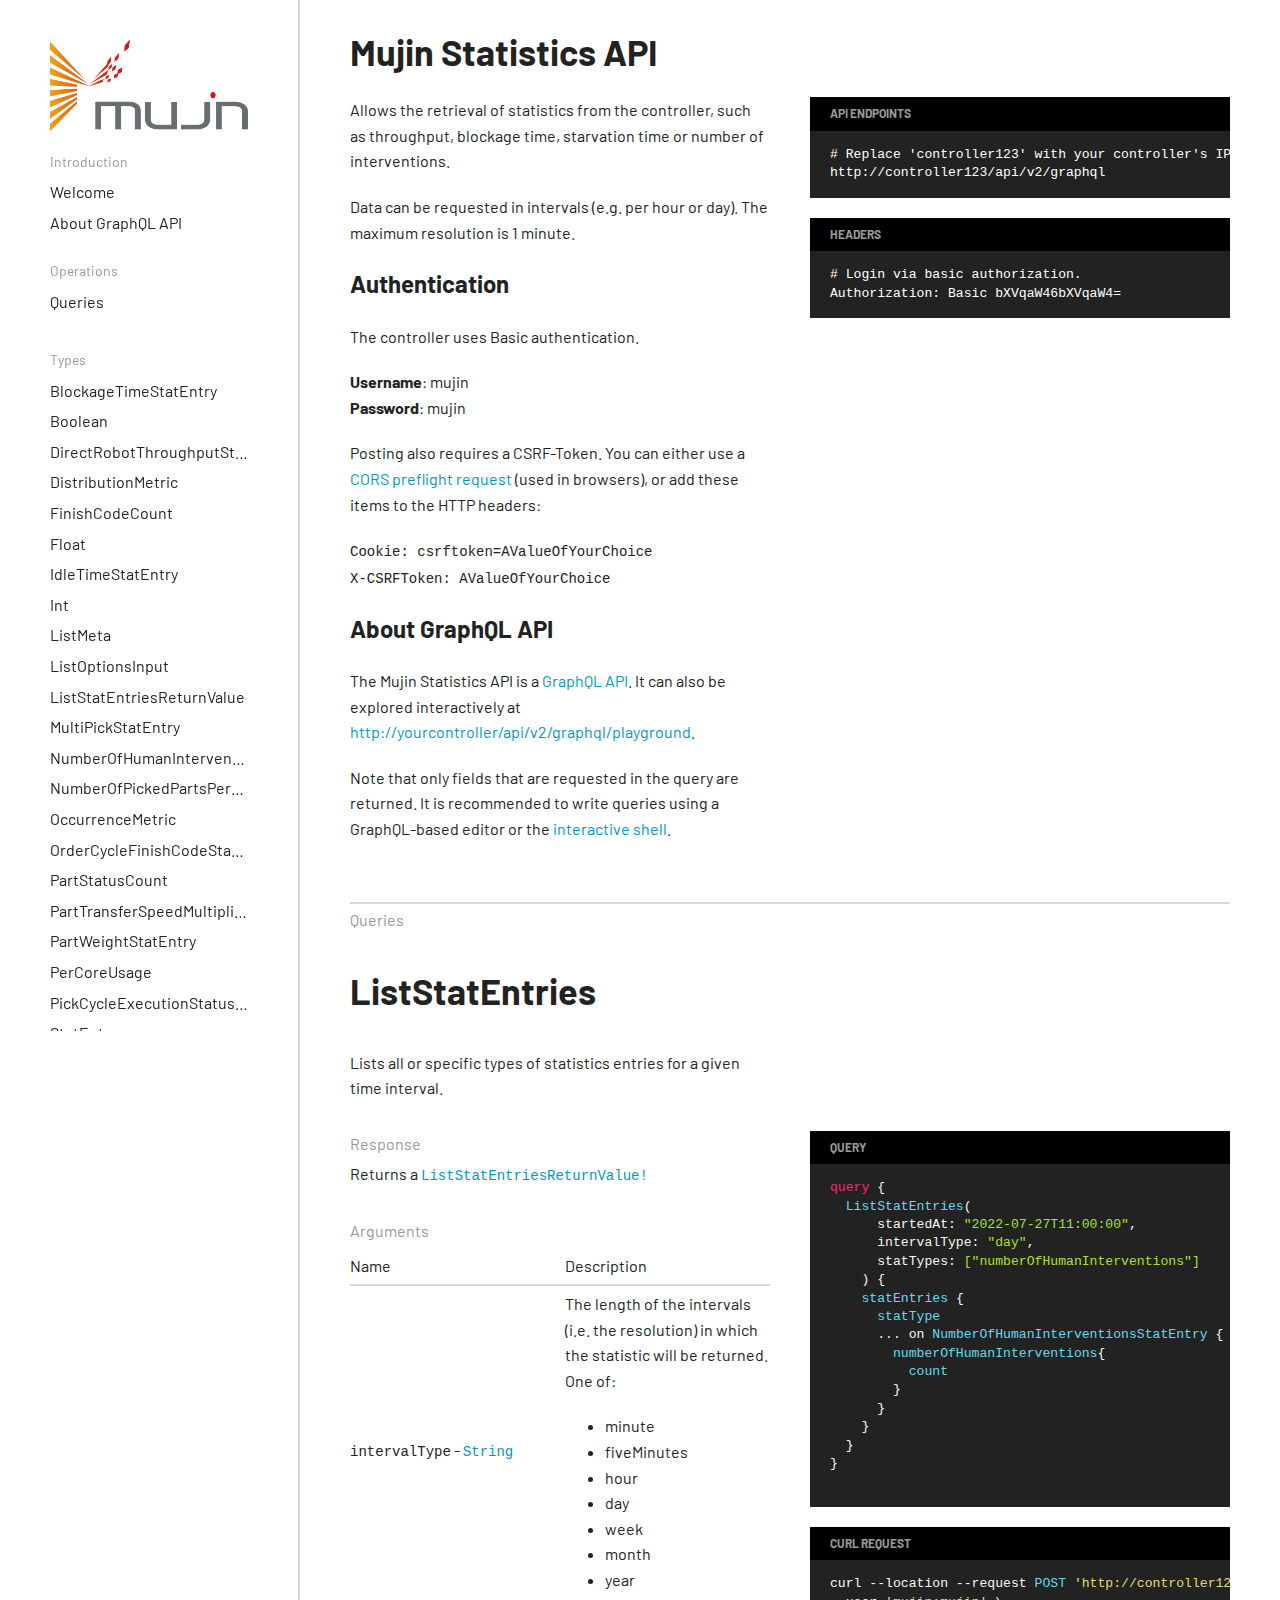
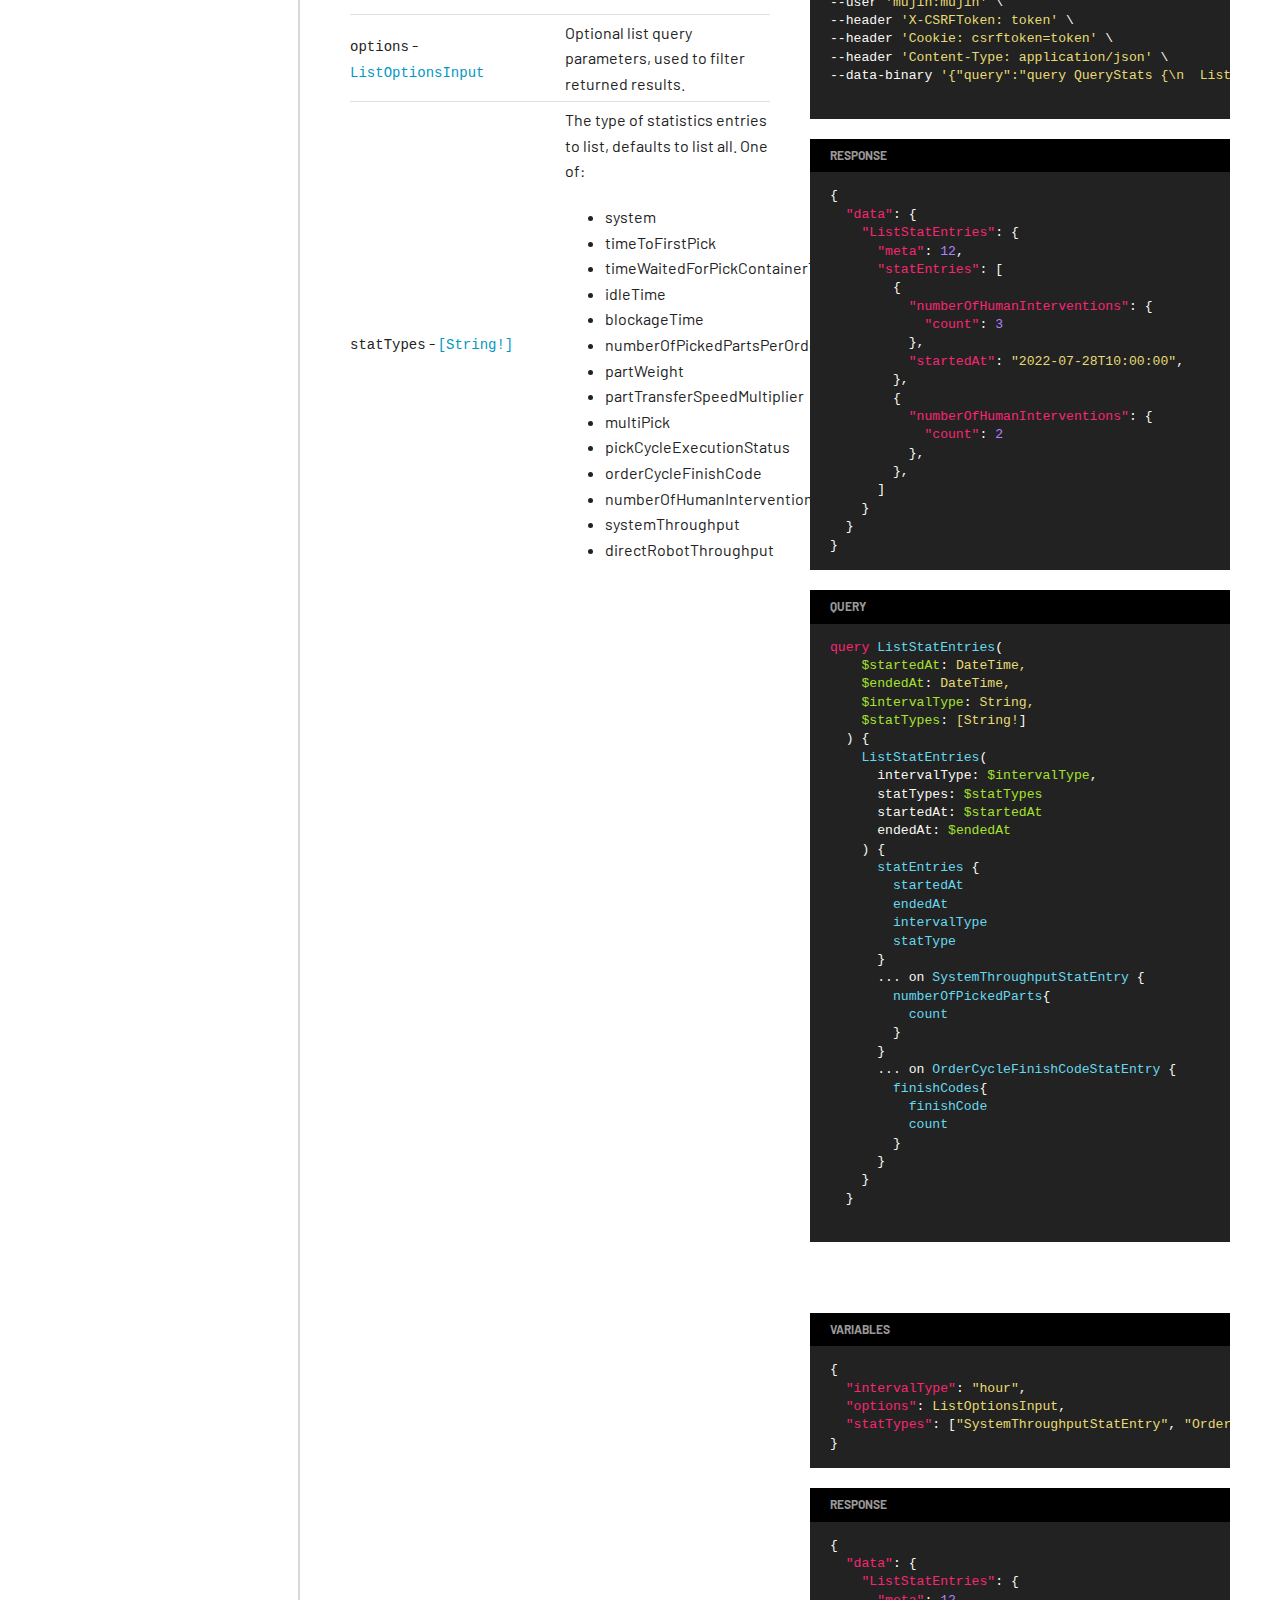
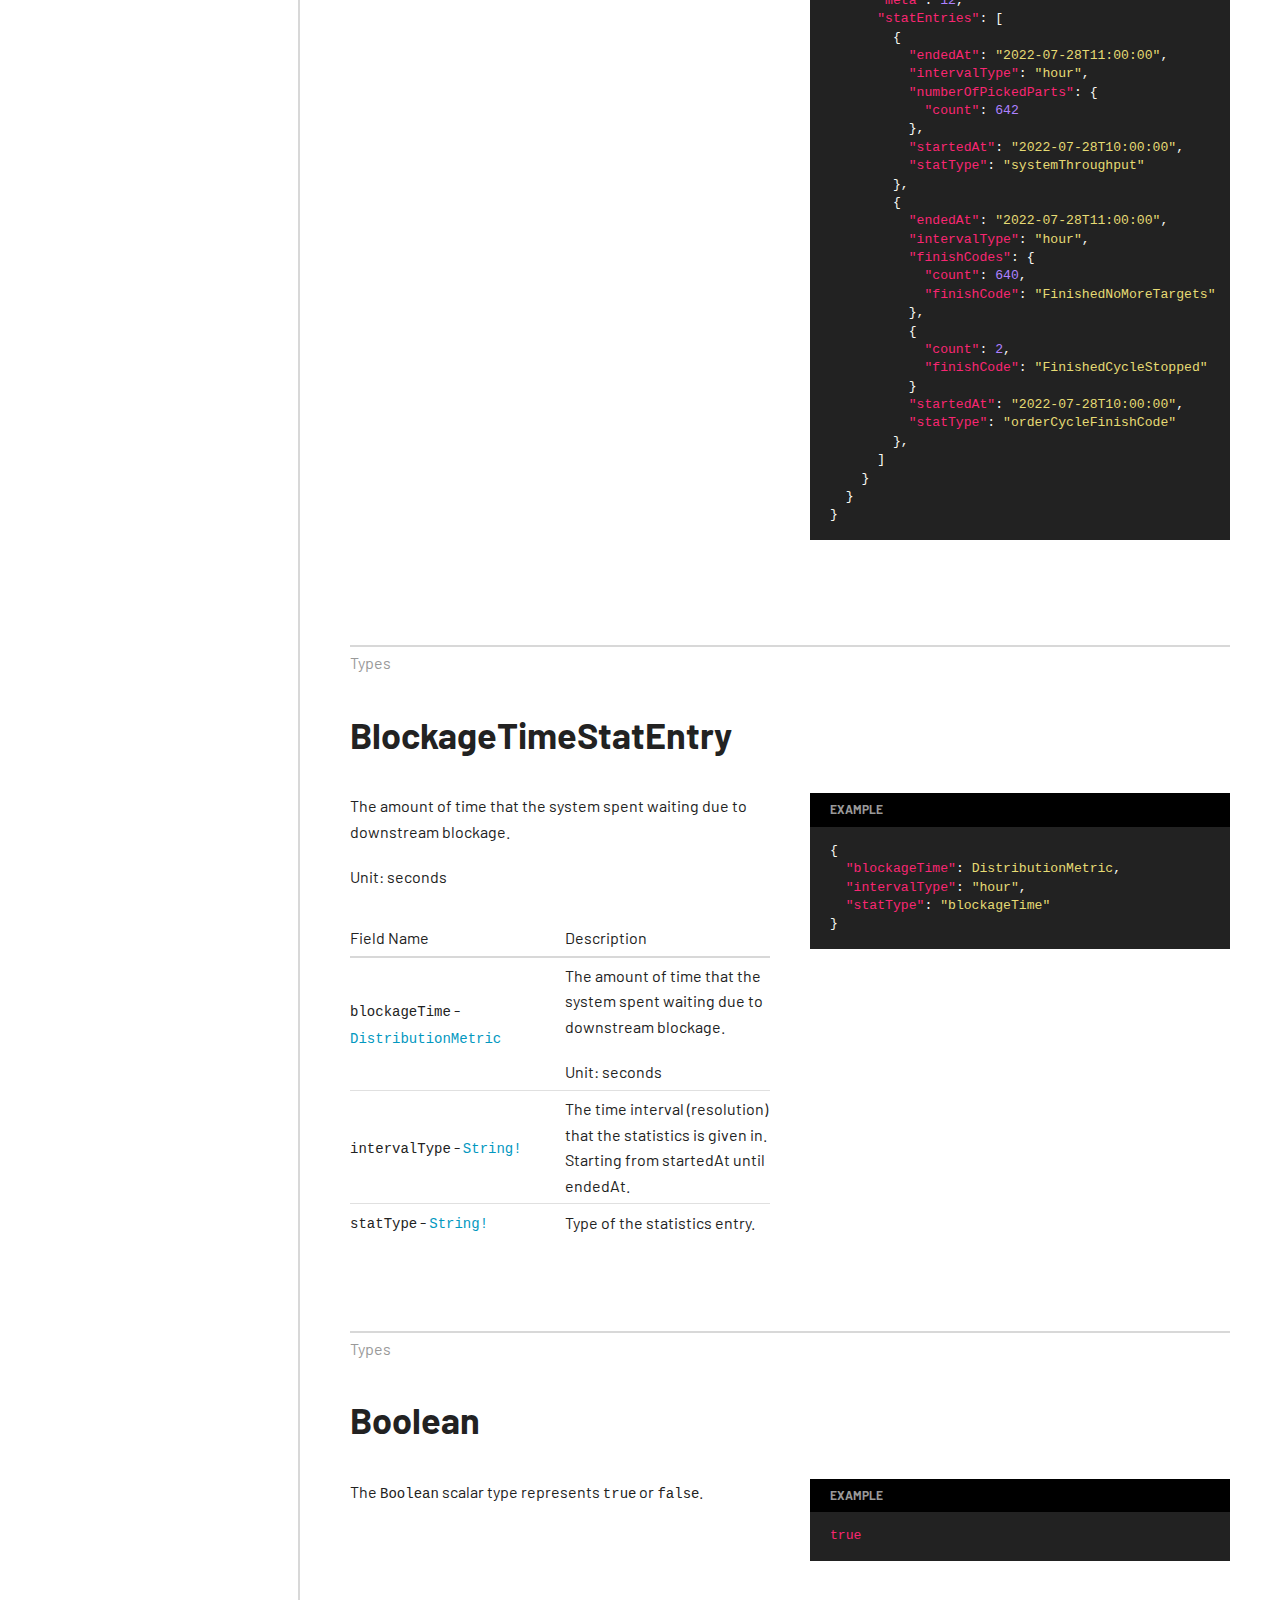
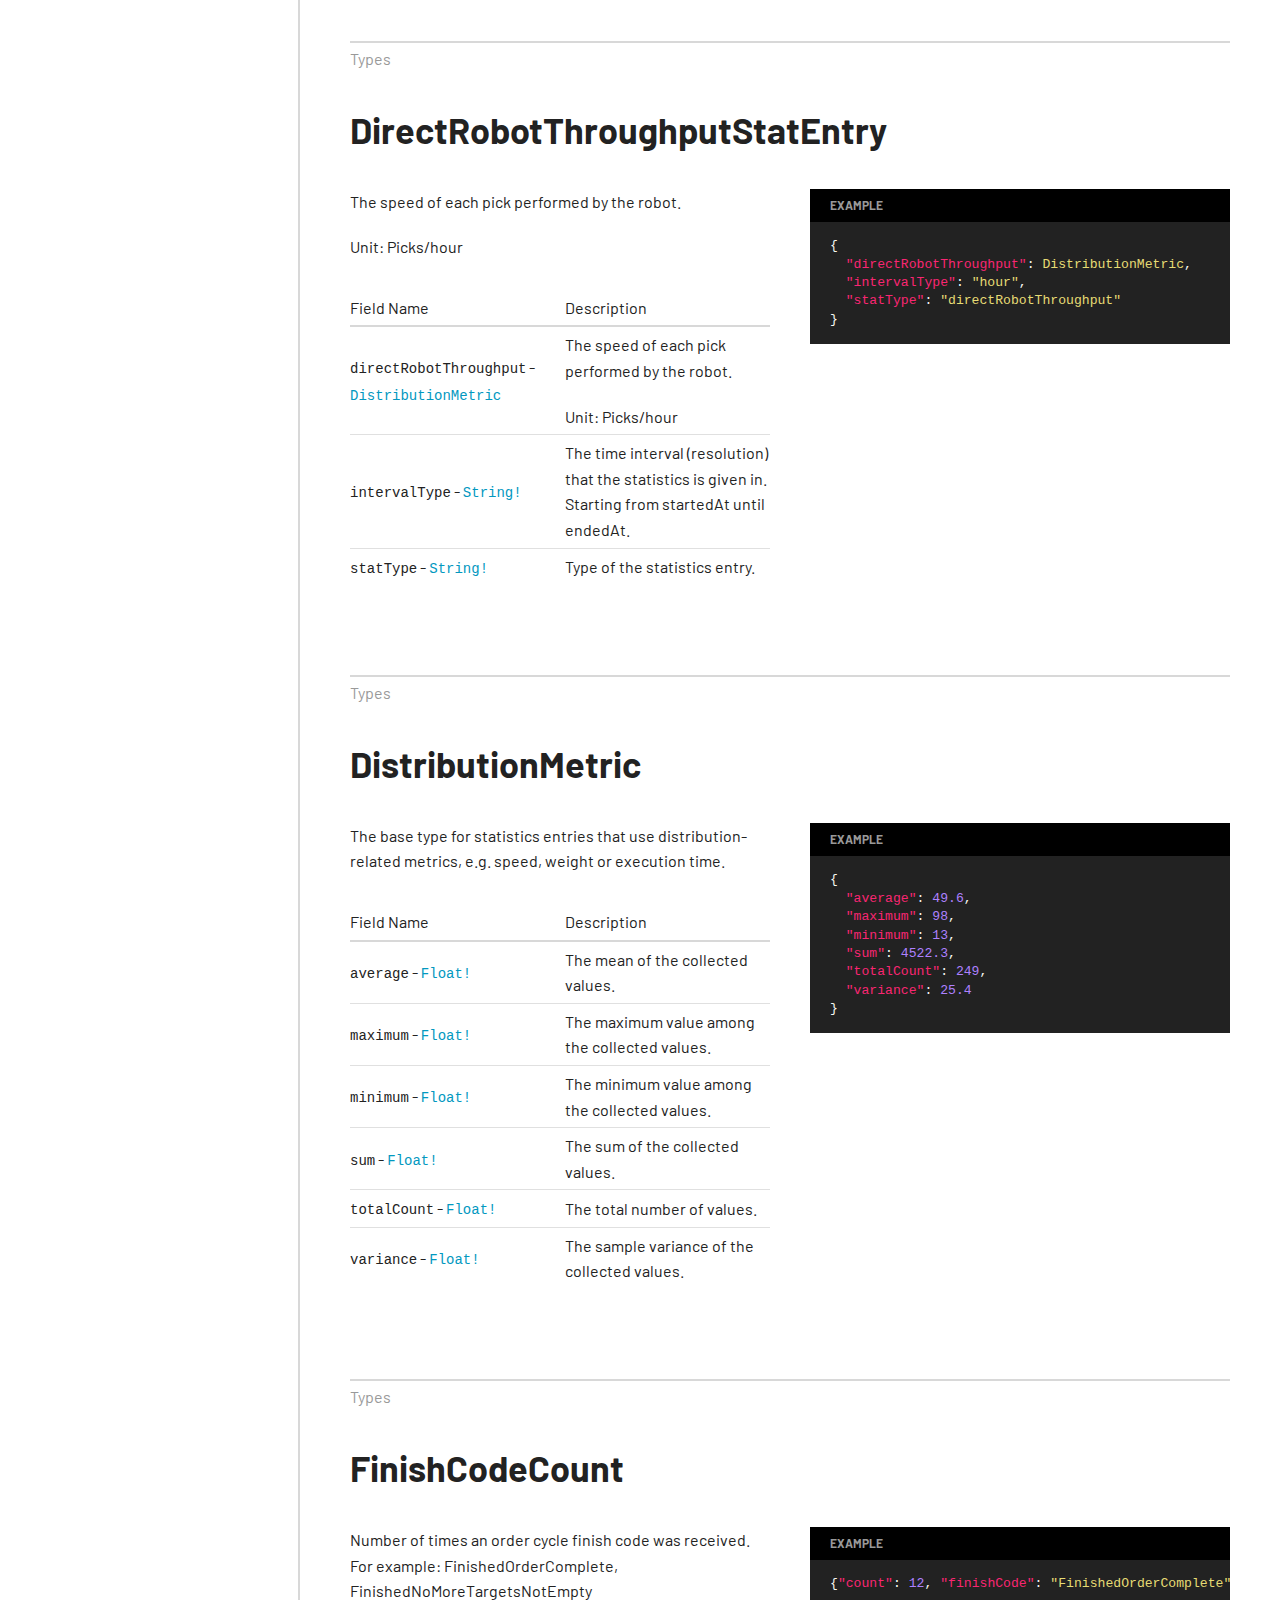
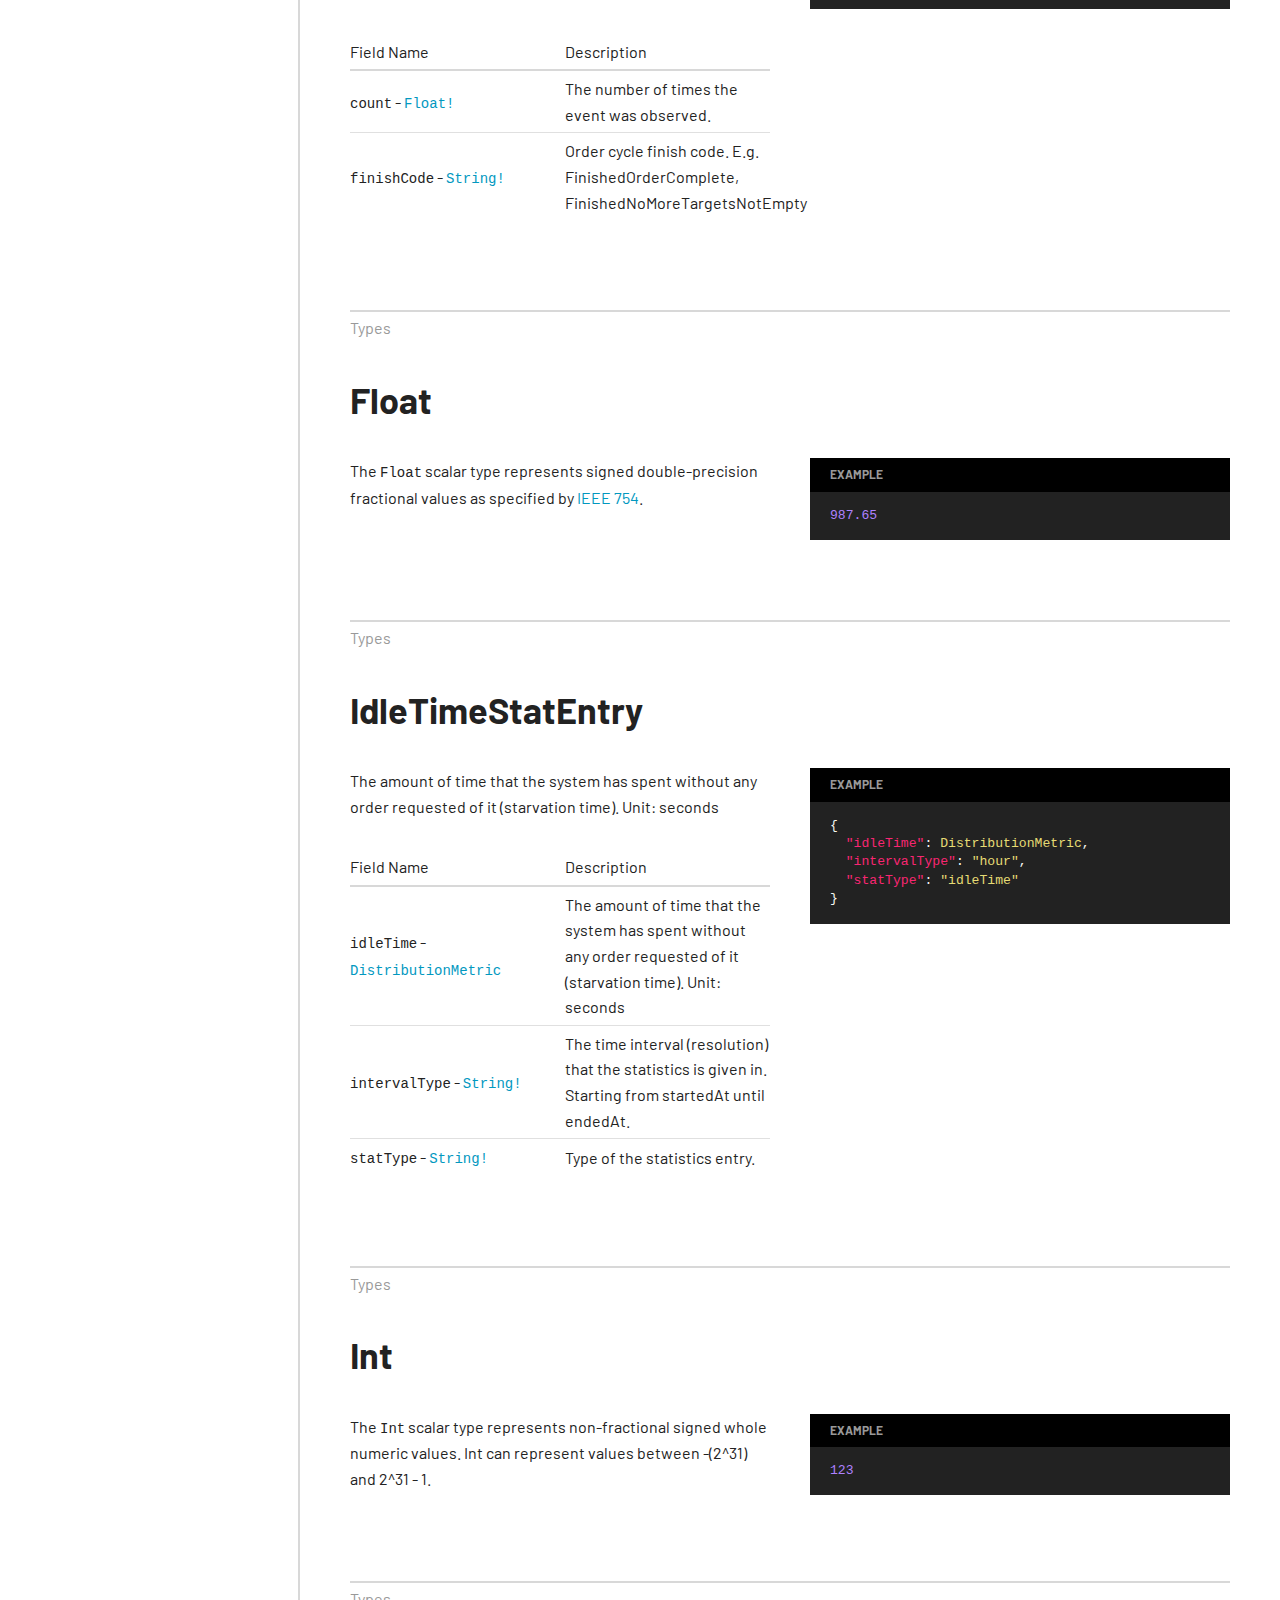
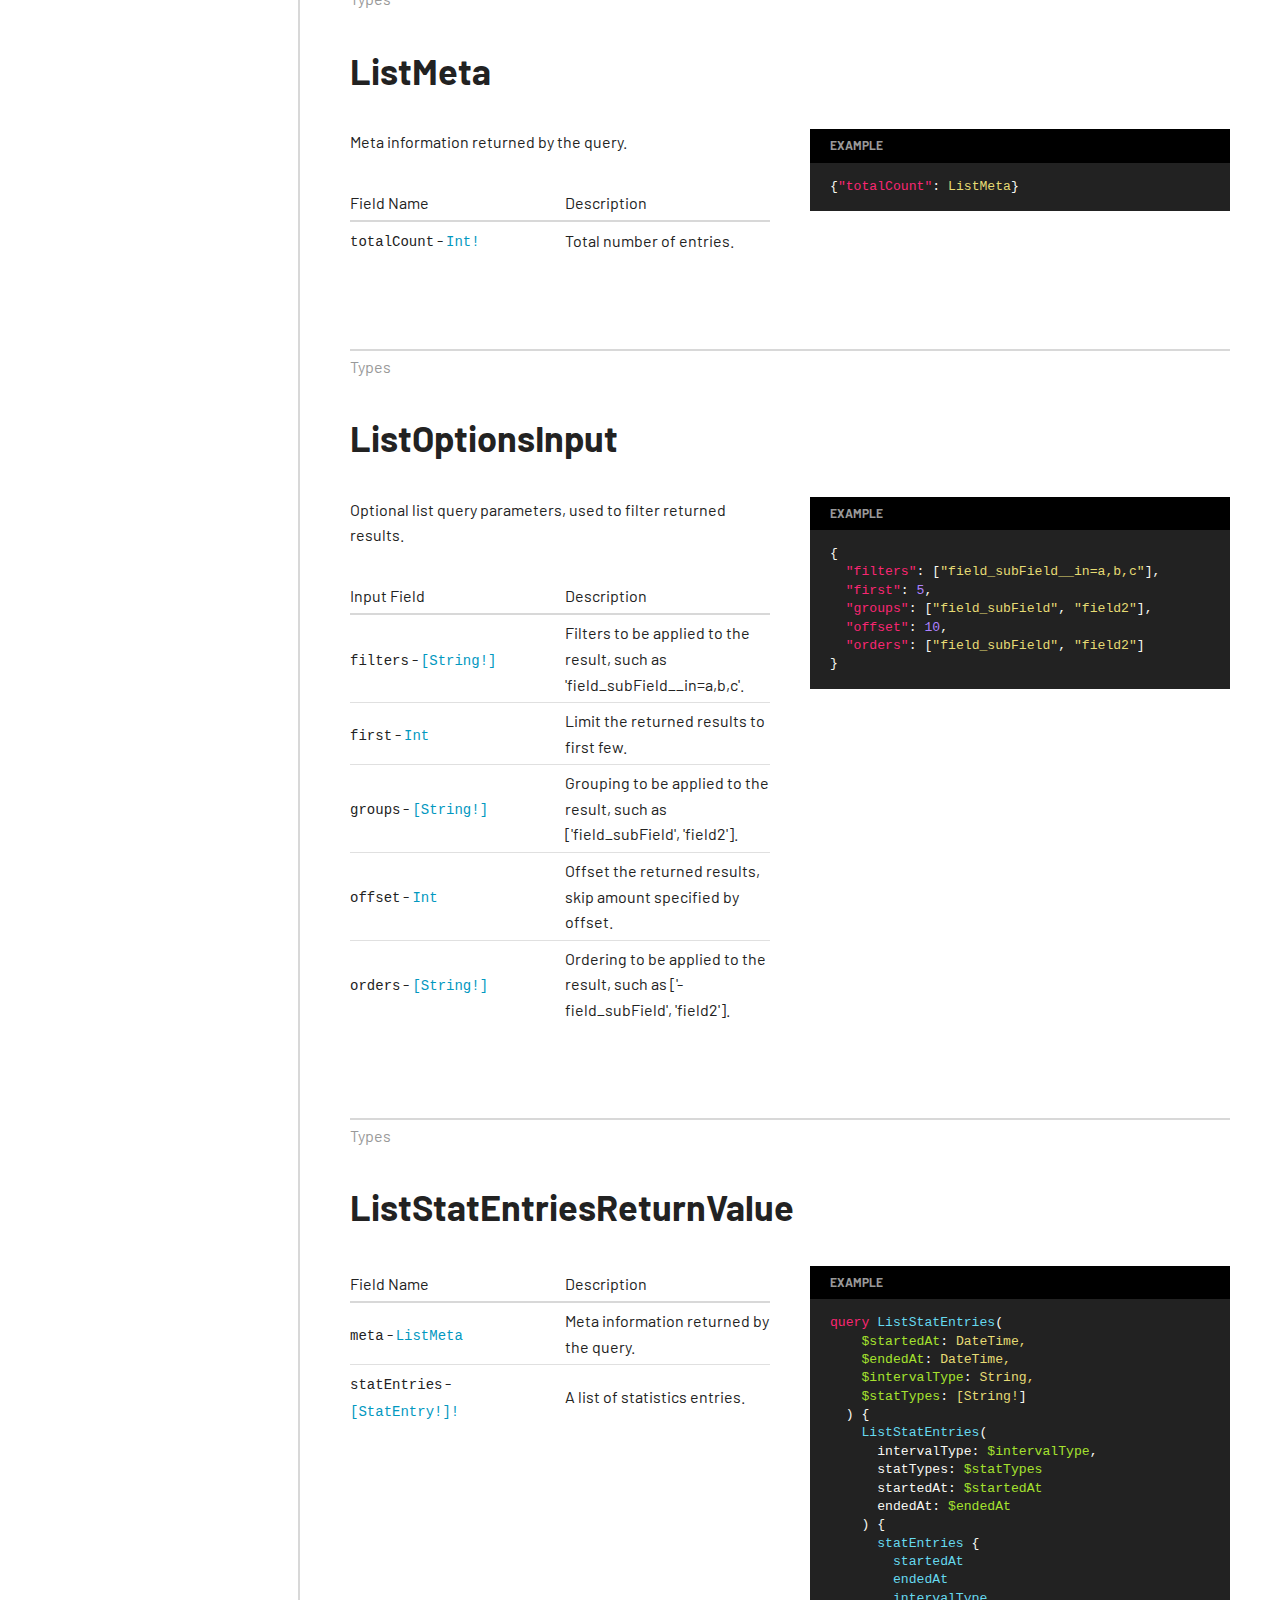
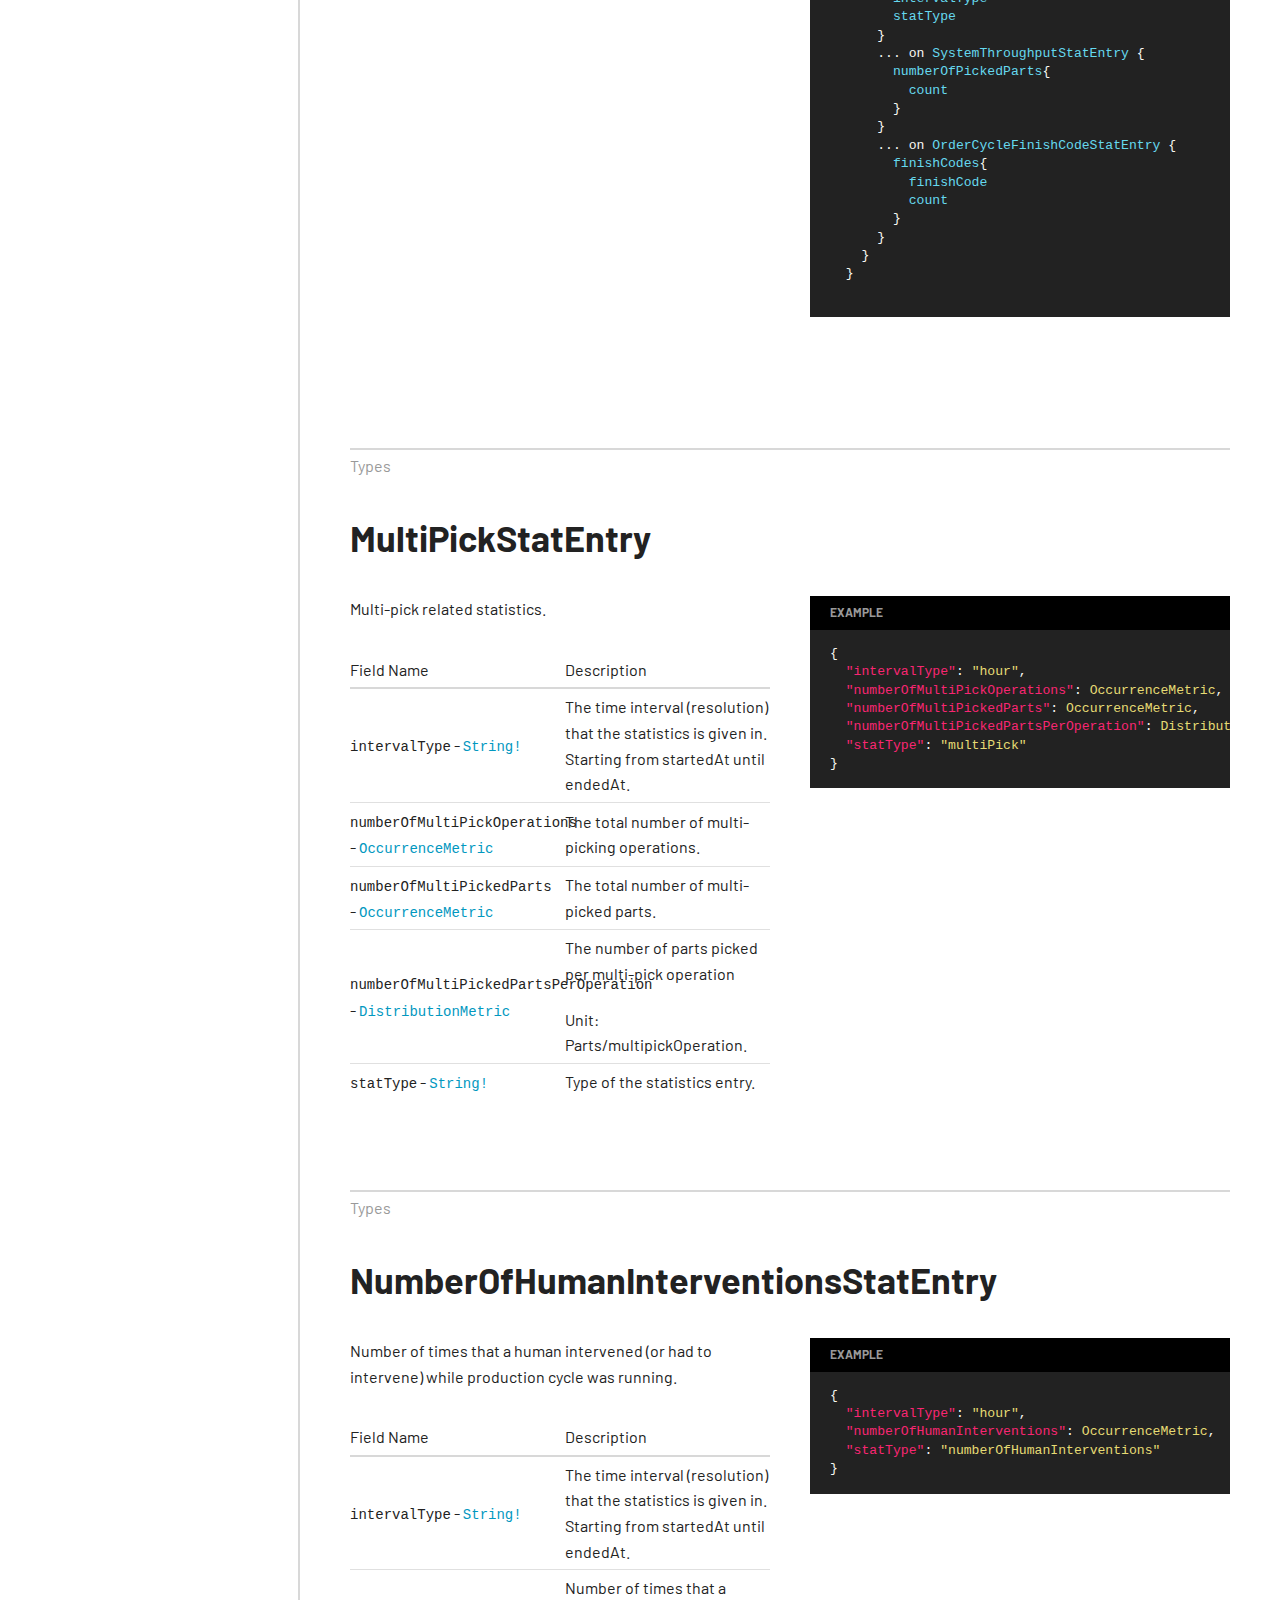
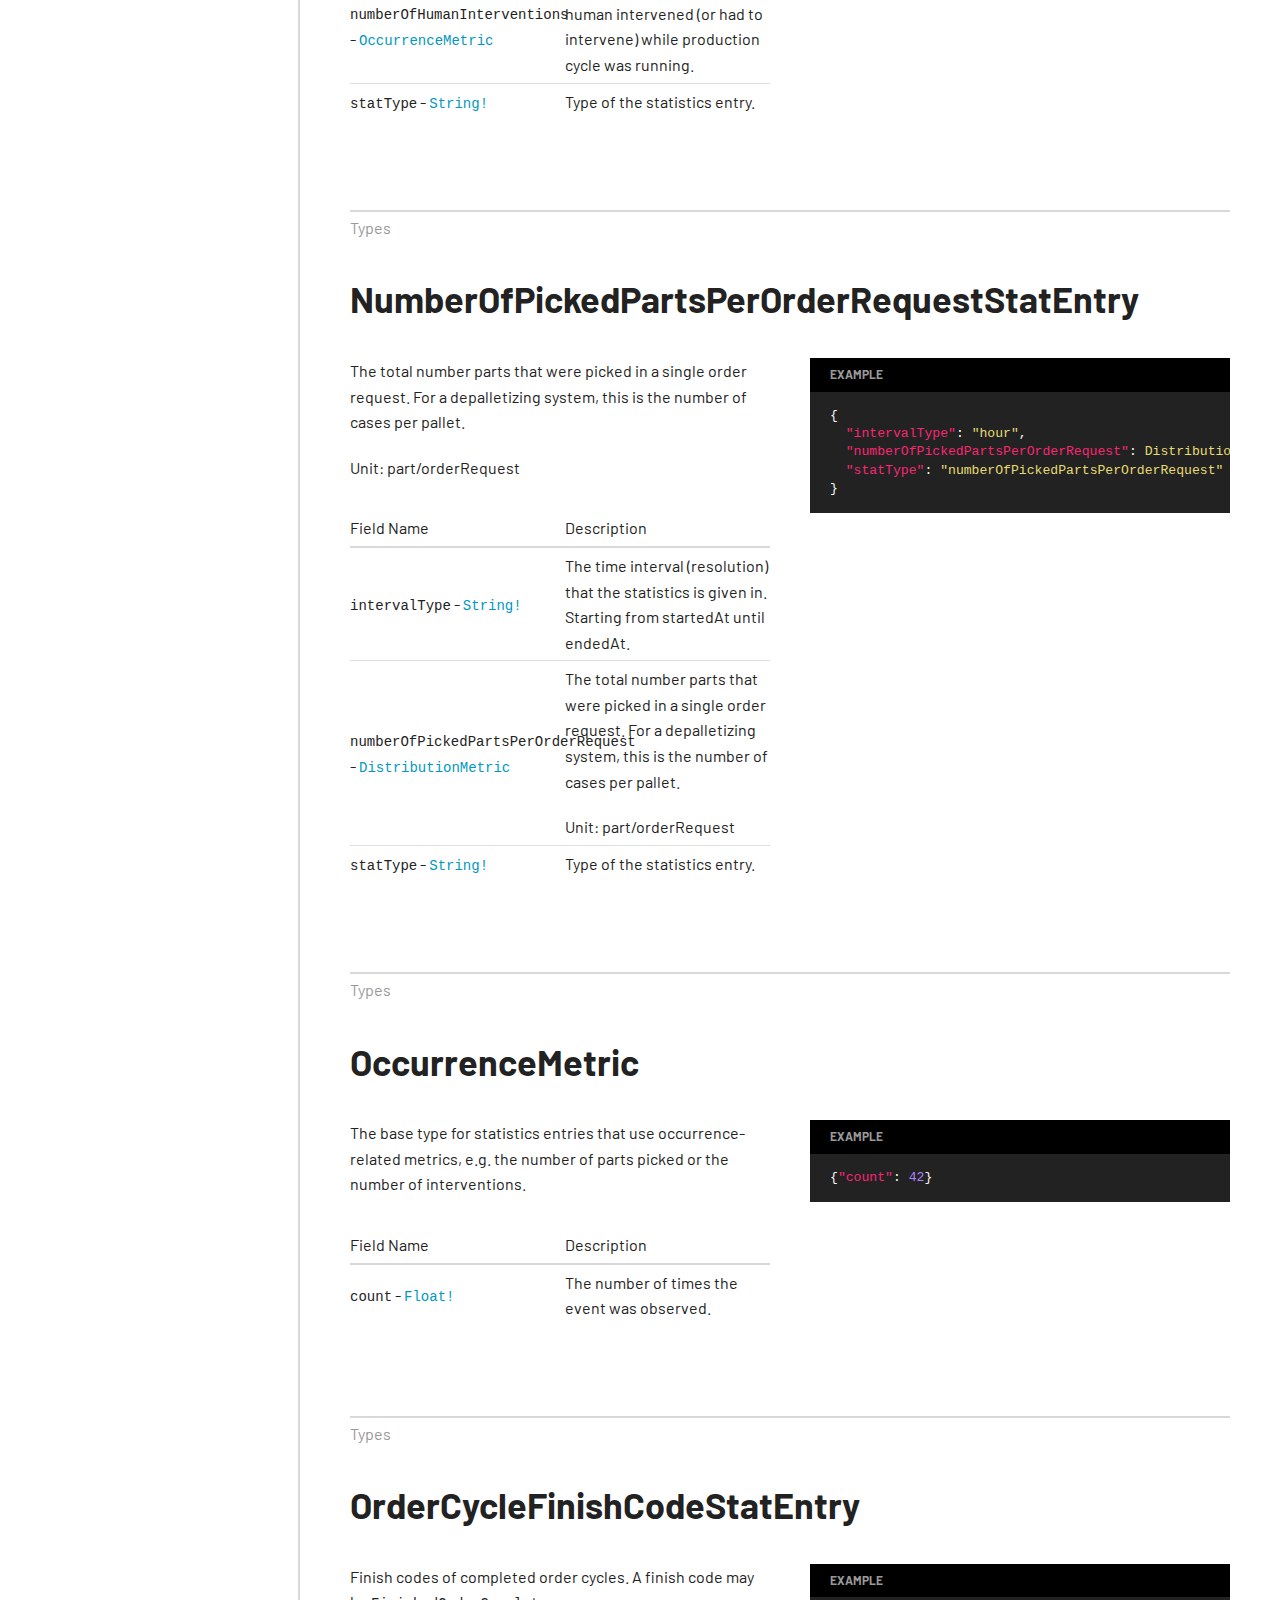
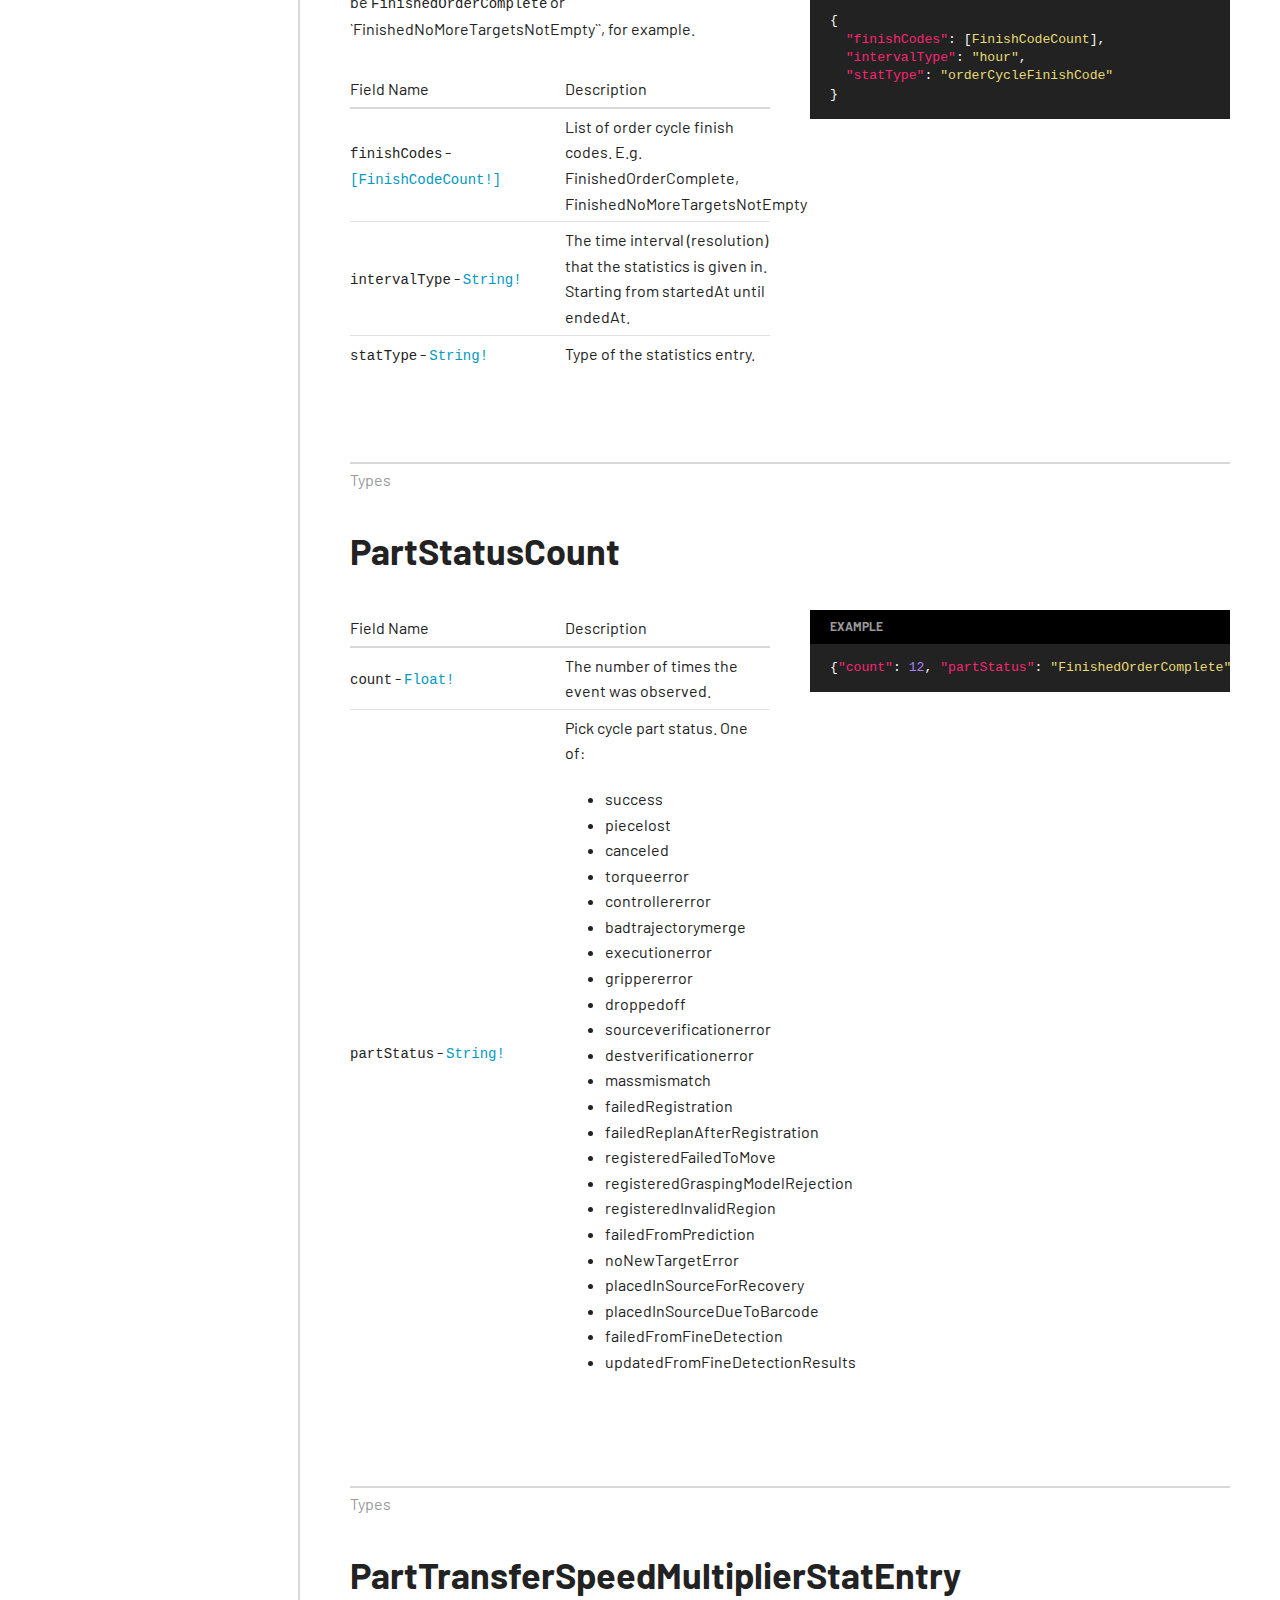
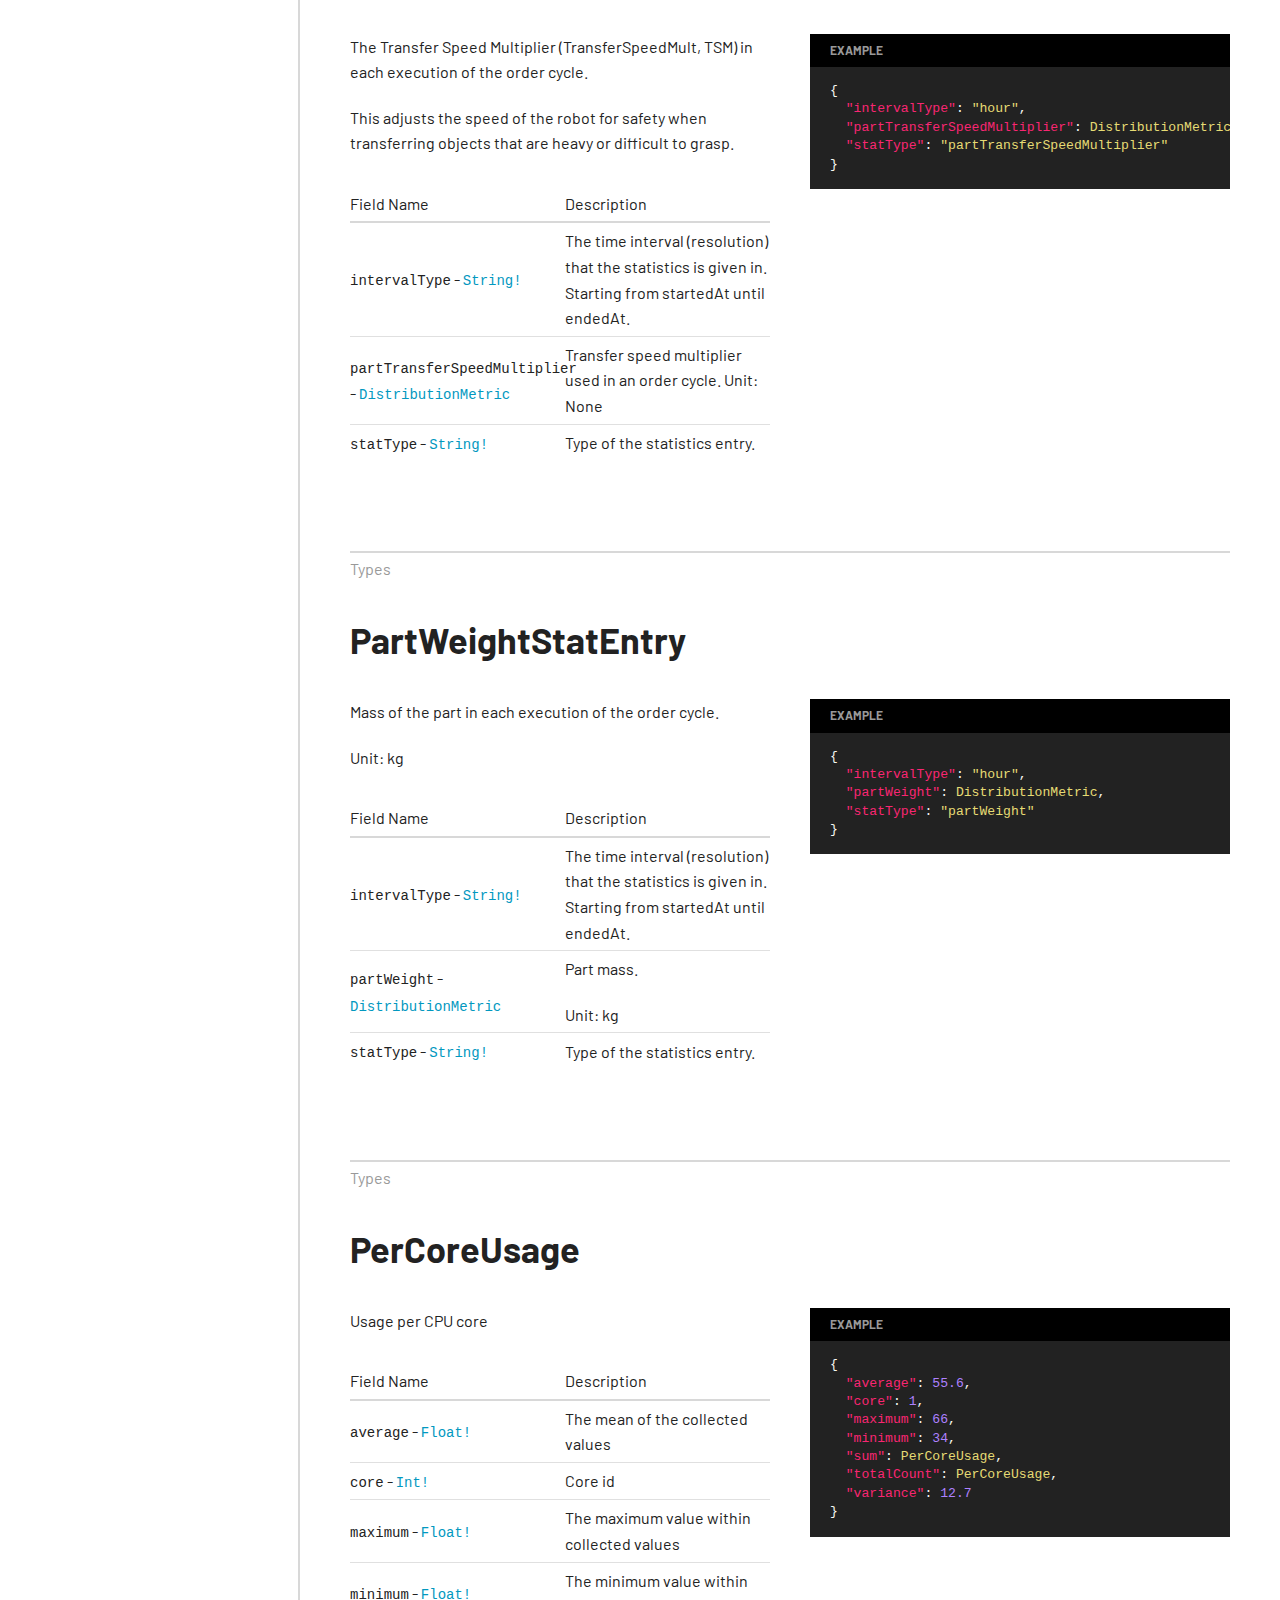
==== commit 135f05c7: "deploy: 3d081b6e77164dbc5cb0ff4f1f4bfb3c3323db23" ====
--- a/index.html
+++ b/index.html
@@ -1,2355 +1,10 @@
-<!doctype html>
-<html class="no-js" lang="en">
-  <head>
-    <meta charset="utf-8" />
-    <meta name="viewport" content="width=device-width, initial-scale=1.0" />
-    <link rel="icon" type="image/png" href="images/favicon.png" sizes="32x32">
-    <title>Mujin Statistics API</title>
-    <link rel="stylesheet" href="stylesheets/spectaql.min.css" />
-    <script src="javascripts/spectaql.min.js"></script>
-  </head>
-  <body id="spectaql">
-    <div id="page" class="drawer-layout">
-      <div id="sidebar">
-        <div class="sidebar-top-container">
-          <div id="logo">
-            <img src="images/logo.png" title="Mujin Statistics API" /> </div>
-          <button class="close-button" type="button">
-            <span aria-hidden="true">×</span>
-            <span class="sr-only">Close menu</span>
-          </button>
-        </div>
-        <nav id="nav" role="navigation">
-          <div class="nav-group">
-            <h4 class="nav-group-title">Introduction</h4>
-            <ul class="nav-group-items">
-              <li>
-                <a href="#introduction">Welcome</a>
-              </li>
-              <li>
-                <a href="#introduction-item-0">About GraphQL API</a>
-              </li>
-            </ul>
-          </div>
-          <div class="nav-group">
-            <h4 class="nav-group-title">Operations</h4>
-            <ul class="nav-group-items">
-              <li class="nav-group-section">
-                <h5 class="nav-group-section-title">
-                  <a href="#group-Operations-Queries">Queries</a>
-                </h5>
-                <ul class="nav-group-section-items">
-                  <li>
-                    <a href="#query-ListStatEntries">ListStatEntries</a>
-                  </li>
-                </ul>
-              </li>
-              <li>
-                <a href="#"></a>
-              </li>
-            </ul>
-          </div>
-          <div class="nav-group">
-            <h4 class="nav-group-title">Types</h4>
-            <ul class="nav-group-items">
-              <li>
-                <a href="#definition-BlockageTimeStatEntry">BlockageTimeStatEntry</a>
-              </li>
-              <li>
-                <a href="#definition-Boolean">Boolean</a>
-              </li>
-              <li>
-                <a href="#definition-DirectRobotThroughputStatEntry">DirectRobotThroughputStatEntry</a>
-              </li>
-              <li>
-                <a href="#definition-DistributionMetric">DistributionMetric</a>
-              </li>
-              <li>
-                <a href="#definition-FinishCodeCount">FinishCodeCount</a>
-              </li>
-              <li>
-                <a href="#definition-Float">Float</a>
-              </li>
-              <li>
-                <a href="#definition-IdleTimeStatEntry">IdleTimeStatEntry</a>
-              </li>
-              <li>
-                <a href="#definition-Int">Int</a>
-              </li>
-              <li>
-                <a href="#definition-ListMeta">ListMeta</a>
-              </li>
-              <li>
-                <a href="#definition-ListOptionsInput">ListOptionsInput</a>
-              </li>
-              <li>
-                <a href="#definition-ListStatEntriesReturnValue">ListStatEntriesReturnValue</a>
-              </li>
-              <li>
-                <a href="#definition-MultiPickStatEntry">MultiPickStatEntry</a>
-              </li>
-              <li>
-                <a href="#definition-NumberOfHumanInterventionsStatEntry">NumberOfHumanInterventionsStatEntry</a>
-              </li>
-              <li>
-                <a href="#definition-NumberOfPickedPartsPerOrderRequestStatEntry">NumberOfPickedPartsPerOrderRequestStatEntry</a>
-              </li>
-              <li>
-                <a href="#definition-OccurrenceMetric">OccurrenceMetric</a>
-              </li>
-              <li>
-                <a href="#definition-OrderCycleFinishCodeStatEntry">OrderCycleFinishCodeStatEntry</a>
-              </li>
-              <li>
-                <a href="#definition-PartStatusCount">PartStatusCount</a>
-              </li>
-              <li>
-                <a href="#definition-PartTransferSpeedMultiplierStatEntry">PartTransferSpeedMultiplierStatEntry</a>
-              </li>
-              <li>
-                <a href="#definition-PartWeightStatEntry">PartWeightStatEntry</a>
-              </li>
-              <li>
-                <a href="#definition-PerCoreUsage">PerCoreUsage</a>
-              </li>
-              <li>
-                <a href="#definition-PickCycleExecutionStatusStatEntry">PickCycleExecutionStatusStatEntry</a>
-              </li>
-              <li>
-                <a href="#definition-StatEntry">StatEntry</a>
-              </li>
-              <li>
-                <a href="#definition-String">String</a>
-              </li>
-              <li>
-                <a href="#definition-SystemCPUStatus">SystemCPUStatus</a>
-              </li>
-              <li>
-                <a href="#definition-SystemMemoryStatus">SystemMemoryStatus</a>
-              </li>
-              <li>
-                <a href="#definition-SystemStatEntry">SystemStatEntry</a>
-              </li>
-              <li>
-                <a href="#definition-SystemThroughputStatEntry">SystemThroughputStatEntry</a>
-              </li>
-              <li>
-                <a href="#definition-TimeToFirstPickStatEntry">TimeToFirstPickStatEntry</a>
-              </li>
-              <li>
-                <a href="#definition-TimeWaitedForPickContainerToArriveStatEntry">TimeWaitedForPickContainerToArriveStatEntry</a>
-              </li>
-            </ul>
-          </div>
-        </nav>
-      </div>
-      <div id="docs">
-        <div id="mobile-navbar">
-          <button class="sidebar-open-button" type="button">
-            <span class="hamburger"></span>
-            <span class="sr-only">All topics</span>
-          </button>
-        </div>
-        <article id="content">
-          <h1 class="doc-heading">Mujin Statistics API</h1>
-          <div id="introduction" data-traverse-target="introduction">
-            <div id="welcome" class="doc-row">
-              <div class="doc-copy">
-                <p>Allows the retrieval of statistics from the controller, such as throughput, blockage time, starvation time or number of interventions.</p>
-                <p>Data can be requested in intervals (e.g. per hour or day). The maximum resolution is 5 minutes.</p>
-              </div>
-              <div class="doc-examples">
-                <div class="example-section welcome-api-endpoints-section example-section-is-code">
-                  <h5>API Endpoints</h5> <pre><code># Replace &#x27;controller123&#x27; with your controller&#x27;s IP:
-http://controller123/api/v2/graphql
-</code></pre> </div>
-                <div class="example-section welcome-api-endpoints-section example-section-is-code">
-                  <h5>Headers</h5> <pre><code># Login via basic authorization.
-Authorization: Basic bXVqaW46bXVqaW4&#x3D;</code></pre> </div>
-              </div>
-            </div>
-            <div id="introduction-item-0" class="introduction-item" data-traverse-target="introduction-item-0">
-              <h2 class="introduction-item-title">About GraphQL API</h2>
-              <div class="doc-row">
-                <div class="doc-copy">
-                  <p>The Mujin Statistics API is a
-                    <a href="https://graphql.org/learn/">GraphQL API</a>. It can also be explored interactively at
-                    <a href="http://yourcontroller/api/v2/graphql/playground">http://yourcontroller/api/v2/graphql/playground</a>.</p>
-                  <p>Note that only fields that are requested in the query are returned. It is recommended to write queries using a GraphQL-based editor or the
-                    <a href="http://yourcontroller/api/v2/graphql/playground">interactive shell</a>.</p>
-                </div>
-                <div class="doc-examples"> </div>
-              </div>
-            </div>
-          </div>
-          <h1 id="group-Operations-Queries" class="group-heading" data-traverse-target="group-Operations-Queries">Queries</h1>
-          <section id="query-ListStatEntries" class="operation operation-query" data-traverse-target="query-ListStatEntries">
-            <h2 class="operation-heading "> <code>ListStatEntries</code> </h2>
-            <div class="doc-row">
-              <div class="doc-copy">
-                <div class="operation-description doc-copy-section">
-                  <h5>Description</h5>
-                  <p>Lists all or specific types of statistics entries for a given time interval.</p>
-                </div>
-              </div>
-            </div>
-            <div class="doc-row">
-              <div class="doc-copy">
-                <div class="operation-response doc-copy-section">
-                  <h5>Response</h5>
-                  <p> Returns a
-                    <a href="#definition-ListStatEntriesReturnValue"><code>ListStatEntriesReturnValue!</code></a>
-                  </p>
-                </div>
-                <div class="operation-arguments doc-copy-section">
-                  <h5>Arguments</h5>
-                  <table>
-                    <thead>
-                      <tr>
-                        <th>Name</th>
-                        <th>Description</th>
-                      </tr>
-                    </thead>
-                    <tbody>
-                      <tr>
-                        <td>
-                          <span class="property-name"><code>intervalType</code></span> -
-                          <span class="property-type">
-                            <a href="#definition-String"><code>String</code></a>
-                          </span>
-                        </td>
-                        <td>
-                          <p>The length of the intervals (i.e. the resolution) in which the statistic will be returned. One of:</p>
-                          <ul>
-                            <li>minute</li>
-                            <li>fiveMinutes</li>
-                            <li>hour</li>
-                            <li>day</li>
-                            <li>week</li>
-                            <li>month</li>
-                            <li>year</li>
-                          </ul>
-                        </td>
-                      </tr>
-                      <tr>
-                        <td>
-                          <span class="property-name"><code>options</code></span> -
-                          <span class="property-type">
-                            <a href="#definition-ListOptionsInput"><code>ListOptionsInput</code></a>
-                          </span>
-                        </td>
-                        <td> Optional list query parameters, used to filter returned results. </td>
-                      </tr>
-                      <tr>
-                        <td>
-                          <span class="property-name"><code>statTypes</code></span> -
-                          <span class="property-type">
-                            <a href="#definition-String"><code>[String!]</code></a>
-                          </span>
-                        </td>
-                        <td>
-                          <p>The type of statistics entries to list, defaults to list all. One of:</p>
-                          <ul>
-                            <li>system</li>
-                            <li>timeToFirstPick</li>
-                            <li>timeWaitedForPickContainerToArrive</li>
-                            <li>idleTime</li>
-                            <li>blockageTime</li>
-                            <li>numberOfPickedPartsPerOrderRequest</li>
-                            <li>partWeight</li>
-                            <li>partTransferSpeedMultiplier</li>
-                            <li>multiPick</li>
-                            <li>pickCycleExecutionStatus</li>
-                            <li>orderCycleFinishCode</li>
-                            <li>numberOfHumanInterventions</li>
-                            <li>systemThroughput</li>
-                            <li>directRobotThroughput</li>
-                          </ul>
-                        </td>
-                      </tr>
-                    </tbody>
-                  </table>
-                </div>
-              </div>
-              <div class="doc-examples">
-                <h4 class="example-heading">Example</h4>
-                <div class="example-section example-section-is-code operation-query-example">
-                  <h5>Query</h5>
-                  <html>
-                  <head></head>
-                  <body><pre><code class="hljs language-gql"><span class="hljs-symbol"><span class="hljs-keyword">query</span> ListStatEntries<span class="hljs-tag">(
-    <span class="hljs-code">$startedAt</span>:<span class="hljs-type"> DateTime,</span>
-    <span class="hljs-code">$endedAt</span>:<span class="hljs-type"> DateTime,</span>
-    <span class="hljs-code">$intervalType</span>:<span class="hljs-type"> String,</span>
-    <span class="hljs-code">$statTypes</span>: <span class="hljs-type">[String!</span>]
-  )</span> <span class="hljs-tag">{
-    <span class="hljs-symbol">ListStatEntries<span class="hljs-tag">(
-      intervalType: <span class="hljs-code">$intervalType</span>,
-      statTypes: <span class="hljs-code">$statTypes</span>
-      startedAt: <span class="hljs-code">$startedAt</span>
-      endedAt: <span class="hljs-code">$endedAt</span>
-    )</span> <span class="hljs-tag">{
-      <span class="hljs-symbol">statEntries <span class="hljs-tag">{
-        <span class="hljs-symbol">startedAt</span>
-        <span class="hljs-symbol">endedAt</span>
-        <span class="hljs-symbol">intervalType</span>
-        <span class="hljs-symbol">statType</span>
-      }</span></span>
-      ... on <span class="hljs-symbol">SystemThroughputStatEntry <span class="hljs-tag">{
-        <span class="hljs-symbol">numberOfPickedParts</span>{
-          <span class="hljs-symbol">count</span>
-        }
-      }</span></span></span></span>
-      ... on <span class="hljs-symbol">OrderCycleFinishCodeStatEntry <span class="hljs-tag">{
-        <span class="hljs-symbol">finishCodes</span>{
-          <span class="hljs-symbol">finishCode</span>
-          <span class="hljs-symbol">count</span>
-        }
-      }</span></span>
-    }</span></span>
-  }</span></span>
-  </code>
-
-</pre> </body>
-                  </html>
-                </div>
-                <div class="example-section example-section-is-code operation-variables-example">
-                  <h5>Variables</h5>
-                  <html>
-                  <head></head>
-                  <body><pre><code class="hljs language-json"><span class="hljs-punctuation">{</span>
-  <span class="hljs-attr">"intervalType"</span><span class="hljs-punctuation">:</span> <span class="hljs-string">"hour"</span><span class="hljs-punctuation">,</span>
-  <span class="hljs-attr">"options"</span><span class="hljs-punctuation">:</span> <span class="hljs-string">ListOptionsInput</span><span class="hljs-punctuation">,</span>
-  <span class="hljs-attr">"statTypes"</span><span class="hljs-punctuation">:</span> <span class="hljs-punctuation">[</span><span class="hljs-string">"SystemThroughputStatEntry"</span><span class="hljs-punctuation">,</span> <span class="hljs-string">"OrderCycleFinishCodeStatEntry"</span><span class="hljs-punctuation">]</span>
-<span class="hljs-punctuation">}</span>
-</code></pre> </body>
-                  </html>
-                </div>
-                <div class="example-section example-section-is-code operation-response-example">
-                  <h5>Response</h5>
-                  <html>
-                  <head></head>
-                  <body><pre><code class="hljs language-json"><span class="hljs-punctuation">{</span>
-  <span class="hljs-attr">"data"</span><span class="hljs-punctuation">:</span> <span class="hljs-punctuation">{</span>
-    <span class="hljs-attr">"ListStatEntries"</span><span class="hljs-punctuation">:</span> <span class="hljs-punctuation">{</span>
-      <span class="hljs-attr">"meta"</span><span class="hljs-punctuation">:</span> <span class="hljs-number">12</span><span class="hljs-punctuation">,</span>
-      <span class="hljs-attr">"statEntries"</span><span class="hljs-punctuation">:</span> <span class="hljs-punctuation">[</span>
-        <span class="hljs-punctuation">{</span>
-          <span class="hljs-attr">"endedAt"</span><span class="hljs-punctuation">:</span> <span class="hljs-string">"2022-07-28T11:00:00"</span><span class="hljs-punctuation">,</span>
-          <span class="hljs-attr">"intervalType"</span><span class="hljs-punctuation">:</span> <span class="hljs-string">"hour"</span><span class="hljs-punctuation">,</span>
-          <span class="hljs-attr">"numberOfPickedParts"</span><span class="hljs-punctuation">:</span> <span class="hljs-punctuation">{</span>
-            <span class="hljs-attr">"count"</span><span class="hljs-punctuation">:</span> <span class="hljs-number">642</span>
-          <span class="hljs-punctuation">}</span><span class="hljs-punctuation">,</span>
-          <span class="hljs-attr">"startedAt"</span><span class="hljs-punctuation">:</span> <span class="hljs-string">"2022-07-28T10:00:00"</span><span class="hljs-punctuation">,</span>
-          <span class="hljs-attr">"statType"</span><span class="hljs-punctuation">:</span> <span class="hljs-string">"systemThroughput"</span>
-        <span class="hljs-punctuation">}</span><span class="hljs-punctuation">,</span>
-        <span class="hljs-punctuation">{</span>
-          <span class="hljs-attr">"endedAt"</span><span class="hljs-punctuation">:</span> <span class="hljs-string">"2022-07-28T11:00:00"</span><span class="hljs-punctuation">,</span>
-          <span class="hljs-attr">"intervalType"</span><span class="hljs-punctuation">:</span> <span class="hljs-string">"hour"</span><span class="hljs-punctuation">,</span>
-          <span class="hljs-attr">"finishCodes"</span><span class="hljs-punctuation">:</span> <span class="hljs-punctuation">{</span>
-            <span class="hljs-attr">"count"</span><span class="hljs-punctuation">:</span> <span class="hljs-number">640</span><span class="hljs-punctuation">,</span>
-            <span class="hljs-attr">"finishCode"</span><span class="hljs-punctuation">:</span> <span class="hljs-string">"FinishedNoMoreTargets"</span>
-          <span class="hljs-punctuation">}</span><span class="hljs-punctuation">,</span> 
-          <span class="hljs-punctuation">{</span>
-            <span class="hljs-attr">"count"</span><span class="hljs-punctuation">:</span> <span class="hljs-number">2</span><span class="hljs-punctuation">,</span>
-            <span class="hljs-attr">"finishCode"</span><span class="hljs-punctuation">:</span> <span class="hljs-string">"FinishedCycleStopped"</span>
-          <span class="hljs-punctuation">}</span>
-          <span class="hljs-attr">"startedAt"</span><span class="hljs-punctuation">:</span> <span class="hljs-string">"2022-07-28T10:00:00"</span><span class="hljs-punctuation">,</span>
-          <span class="hljs-attr">"statType"</span><span class="hljs-punctuation">:</span> <span class="hljs-string">"orderCycleFinishCode"</span>
-        <span class="hljs-punctuation">}</span><span class="hljs-punctuation">,</span>
-      <span class="hljs-punctuation">]</span>
-    <span class="hljs-punctuation">}</span>
-  <span class="hljs-punctuation">}</span>
-<span class="hljs-punctuation">}</span>
-</code>></pre> </body>
-                  </html>
-                </div>
-              </div>
-            </div>
-          </section>
-          <h1 id="group-Types" class="group-heading" data-traverse-target="group-Types">Types</h1>
-          <section id="definition-BlockageTimeStatEntry" class="definition definition-object" data-traverse-target="definition-BlockageTimeStatEntry">
-            <h2 class="definition-heading">BlockageTimeStatEntry</h2>
-            <div class="doc-row">
-              <div class="doc-copy">
-                <div class="definition-description doc-copy-section">
-                  <h5>Description</h5>
-                  <p>The amount of time that the system spent waiting due to downstream blockage.</p>
-                  <p>Unit: seconds</p>
-                </div>
-                <div class="definition-properties doc-copy-section">
-                  <h5>Fields</h5>
-                  <table>
-                    <thead>
-                      <tr>
-                        <th>Field Name</th>
-                        <th>Description</th>
-                      </tr>
-                    </thead>
-                    <tbody>
-                      <tr>
-                        <td data-property-name="">
-                          <span class="property-name"><code>blockageTime</code></span> -
-                          <span class="property-type">
-                            <a href="#definition-DistributionMetric"><code>DistributionMetric</code></a>
-                          </span>
-                        </td>
-                        <td>
-                          <p>The amount of time that the system spent waiting due to downstream blockage.</p>
-                          <p>Unit: seconds</p>
-                        </td>
-                      </tr>
-                      <tr>
-                        <td data-property-name="">
-                          <span class="property-name"><code>intervalType</code></span> -
-                          <span class="property-type">
-                            <a href="#definition-String"><code>String!</code></a>
-                          </span>
-                        </td>
-                        <td> The time interval (resolution) that the statistics is given in. Starting from startedAt until endedAt. </td>
-                      </tr>
-                      <tr>
-                        <td data-property-name="">
-                          <span class="property-name"><code>statType</code></span> -
-                          <span class="property-type">
-                            <a href="#definition-String"><code>String!</code></a>
-                          </span>
-                        </td>
-                        <td> Type of the statistics entry. </td>
-                      </tr>
-                    </tbody>
-                  </table>
-                </div>
-              </div>
-              <div class="doc-examples">
-                <div class="example-section example-section-is-code">
-                  <h5>Example</h5>
-                  <html>
-                  <head></head>
-                  <body><pre><code class="hljs language-json"><span class="hljs-punctuation">{</span>
-  <span class="hljs-attr">"blockageTime"</span><span class="hljs-punctuation">:</span> <span class="hljs-string">DistributionMetric</span><span class="hljs-punctuation">,</span>
-  <span class="hljs-attr">"intervalType"</span><span class="hljs-punctuation">:</span> <span class="hljs-string">"hour"</span><span class="hljs-punctuation">,</span>
-  <span class="hljs-attr">"statType"</span><span class="hljs-punctuation">:</span> <span class="hljs-string">"blockageTime"</span>
-<span class="hljs-punctuation">}</span>
-</code></pre> </body>
-                  </html>
-                </div>
-              </div>
-            </div>
-          </section>
-          <section id="definition-Boolean" class="definition definition-scalar" data-traverse-target="definition-Boolean">
-            <div class="definition-group-name">
-              <a href="#group-Types">Types</a>
-            </div>
-            <h2 class="definition-heading">Boolean</h2>
-            <div class="doc-row">
-              <div class="doc-copy">
-                <div class="definition-description doc-copy-section">
-                  <h5>Description</h5>
-                  <p>The <code>Boolean</code> scalar type represents <code>true</code> or <code>false</code>.</p>
-                </div>
-              </div>
-              <div class="doc-examples"> </div>
-            </div>
-          </section>
-          <section id="definition-DirectRobotThroughputStatEntry" class="definition definition-object" data-traverse-target="definition-DirectRobotThroughputStatEntry">
-            <div class="definition-group-name">
-              <a href="#group-Types">Types</a>
-            </div>
-            <h2 class="definition-heading">DirectRobotThroughputStatEntry</h2>
-            <div class="doc-row">
-              <div class="doc-copy">
-                <div class="definition-description doc-copy-section">
-                  <h5>Description</h5>
-                  <p>The speed of each pick performed by the robot. </p>
-                  <p>Unit: Picks/hour</p>
-                </div>
-                <div class="definition-properties doc-copy-section">
-                  <h5>Fields</h5>
-                  <table>
-                    <thead>
-                      <tr>
-                        <th>Field Name</th>
-                        <th>Description</th>
-                      </tr>
-                    </thead>
-                    <tbody>
-                      <tr>
-                        <td data-property-name="">
-                          <span class="property-name"><code>directRobotThroughput</code></span> -
-                          <span class="property-type">
-                            <a href="#definition-DistributionMetric"><code>DistributionMetric</code></a>
-                          </span>
-                        </td>
-                        <td>
-                          <p>The speed of each pick performed by the robot.</p>
-                          <p>Unit: Picks/hour</p>
-                        </td>
-                      </tr>
-                      <tr>
-                        <td data-property-name="">
-                          <span class="property-name"><code>intervalType</code></span> -
-                          <span class="property-type">
-                            <a href="#definition-String"><code>String!</code></a>
-                          </span>
-                        </td>
-                        <td> The time interval (resolution) that the statistics is given in. Starting from startedAt until endedAt. </td>
-                      </tr>
-                      <tr>
-                        <td data-property-name="">
-                          <span class="property-name"><code>statType</code></span> -
-                          <span class="property-type">
-                            <a href="#definition-String"><code>String!</code></a>
-                          </span>
-                        </td>
-                        <td> Type of the statistics entry. </td>
-                      </tr>
-                    </tbody>
-                  </table>
-                </div>
-              </div>
-              <div class="doc-examples">
-                <div class="example-section example-section-is-code">
-                  <h5>Example</h5>
-                  <html>
-                  <head></head>
-                  <body><pre><code class="hljs language-json"><span class="hljs-punctuation">{</span>
-  <span class="hljs-attr">"directRobotThroughput"</span><span class="hljs-punctuation">:</span> <span class="hljs-string">DistributionMetric</span><span class="hljs-punctuation">,</span>
-  <span class="hljs-attr">"intervalType"</span><span class="hljs-punctuation">:</span> <span class="hljs-string">"hour"</span><span class="hljs-punctuation">,</span>
-  <span class="hljs-attr">"statType"</span><span class="hljs-punctuation">:</span> <span class="hljs-string">"directRobotThroughput"</span>
-<span class="hljs-punctuation">}</span>
-</code></pre> </body>
-                  </html>
-                </div>
-              </div>
-            </div>
-          </section>
-          <section id="definition-DistributionMetric" class="definition definition-object" data-traverse-target="definition-DistributionMetric">
-            <div class="definition-group-name">
-              <a href="#group-Types">Types</a>
-            </div>
-            <h2 class="definition-heading">DistributionMetric</h2>
-            <div class="doc-row">
-              <div class="doc-copy">
-                <div class="definition-description doc-copy-section">
-                  <h5>Description</h5>
-                  <p>The base type for statistics entries that use distribution-related metrics, e.g. speed, weight or execution time.</p>
-                </div>
-                <div class="definition-properties doc-copy-section">
-                  <h5>Fields</h5>
-                  <table>
-                    <thead>
-                      <tr>
-                        <th>Field Name</th>
-                        <th>Description</th>
-                      </tr>
-                    </thead>
-                    <tbody>
-                      <tr>
-                        <td data-property-name="">
-                          <span class="property-name"><code>average</code></span> -
-                          <span class="property-type">
-                            <a href="#definition-Float"><code>Float!</code></a>
-                          </span>
-                        </td>
-                        <td> The mean of the collected values. </td>
-                      </tr>
-                      <tr>
-                        <td data-property-name="">
-                          <span class="property-name"><code>maximum</code></span> -
-                          <span class="property-type">
-                            <a href="#definition-Float"><code>Float!</code></a>
-                          </span>
-                        </td>
-                        <td> The maximum value among the collected values. </td>
-                      </tr>
-                      <tr>
-                        <td data-property-name="">
-                          <span class="property-name"><code>minimum</code></span> -
-                          <span class="property-type">
-                            <a href="#definition-Float"><code>Float!</code></a>
-                          </span>
-                        </td>
-                        <td> The minimum value among the collected values. </td>
-                      </tr>
-                      <tr>
-                        <td data-property-name="">
-                          <span class="property-name"><code>sum</code></span> -
-                          <span class="property-type">
-                            <a href="#definition-Float"><code>Float!</code></a>
-                          </span>
-                        </td>
-                        <td> The sum of the collected values. </td>
-                      </tr>
-                      <tr>
-                        <td data-property-name="">
-                          <span class="property-name"><code>totalCount</code></span> -
-                          <span class="property-type">
-                            <a href="#definition-Float"><code>Float!</code></a>
-                          </span>
-                        </td>
-                        <td> The total number of values. </td>
-                      </tr>
-                      <tr>
-                        <td data-property-name="">
-                          <span class="property-name"><code>variance</code></span> -
-                          <span class="property-type">
-                            <a href="#definition-Float"><code>Float!</code></a>
-                          </span>
-                        </td>
-                        <td> The sample variance of the collected values. </td>
-                      </tr>
-                    </tbody>
-                  </table>
-                </div>
-              </div>
-              <div class="doc-examples">
-                <div class="example-section example-section-is-code">
-                  <h5>Example</h5>
-                  <html>
-                  <head></head>
-                  <body><pre><code class="hljs language-json"><span class="hljs-punctuation">{</span>
-  <span class="hljs-attr">"average"</span><span class="hljs-punctuation">:</span> <span class="hljs-number">49.6</span><span class="hljs-punctuation">,</span>
-  <span class="hljs-attr">"maximum"</span><span class="hljs-punctuation">:</span> <span class="hljs-number">98</span><span class="hljs-punctuation">,</span>
-  <span class="hljs-attr">"minimum"</span><span class="hljs-punctuation">:</span> <span class="hljs-number">13</span><span class="hljs-punctuation">,</span>
-  <span class="hljs-attr">"sum"</span><span class="hljs-punctuation">:</span> <span class="hljs-number">4522.3</span><span class="hljs-punctuation">,</span>
-  <span class="hljs-attr">"totalCount"</span><span class="hljs-punctuation">:</span> <span class="hljs-number">249</span><span class="hljs-punctuation">,</span>
-  <span class="hljs-attr">"variance"</span><span class="hljs-punctuation">:</span> <span class="hljs-number">25.4</span>
-<span class="hljs-punctuation">}</span>
-</code></pre> </body>
-                  </html>
-                </div>
-              </div>
-            </div>
-          </section>
-          <section id="definition-FinishCodeCount" class="definition definition-object" data-traverse-target="definition-FinishCodeCount">
-            <div class="definition-group-name">
-              <a href="#group-Types">Types</a>
-            </div>
-            <h2 class="definition-heading">FinishCodeCount</h2>
-            <div class="doc-row">
-              <div class="doc-copy">
-                <div class="definition-description doc-copy-section">
-                  <h5>Description</h5>
-                  <p>Number of times an order cycle finish code was received. For example: FinishedOrderComplete, FinishedNoMoreTargetsNotEmpty</p>
-                </div>
-                <div class="definition-properties doc-copy-section">
-                  <h5>Fields</h5>
-                  <table>
-                    <thead>
-                      <tr>
-                        <th>Field Name</th>
-                        <th>Description</th>
-                      </tr>
-                    </thead>
-                    <tbody>
-                      <tr>
-                        <td data-property-name="">
-                          <span class="property-name"><code>count</code></span> -
-                          <span class="property-type">
-                            <a href="#definition-Float"><code>Float!</code></a>
-                          </span>
-                        </td>
-                        <td> The number of times the event was observed. </td>
-                      </tr>
-                      <tr>
-                        <td data-property-name="">
-                          <span class="property-name"><code>finishCode</code></span> -
-                          <span class="property-type">
-                            <a href="#definition-String"><code>String!</code></a>
-                          </span>
-                        </td>
-                        <td> Order cycle finish code. E.g. FinishedOrderComplete, FinishedNoMoreTargetsNotEmpty </td>
-                      </tr>
-                    </tbody>
-                  </table>
-                </div>
-              </div>
-              <div class="doc-examples">
-                <div class="example-section example-section-is-code">
-                  <h5>Example</h5>
-                  <html>
-                  <head></head>
-                  <body><pre><code class="hljs language-json"><span class="hljs-punctuation">{</span><span class="hljs-attr">"count"</span><span class="hljs-punctuation">:</span> <span class="hljs-number">12</span><span class="hljs-punctuation">,</span> <span class="hljs-attr">"finishCode"</span><span class="hljs-punctuation">:</span> <span class="hljs-string">"FinishedOrderComplete"</span><span class="hljs-punctuation">}</span>
-</code></pre> </body>
-                  </html>
-                </div>
-              </div>
-            </div>
-          </section>
-          <section id="definition-Float" class="definition definition-scalar" data-traverse-target="definition-Float">
-            <div class="definition-group-name">
-              <a href="#group-Types">Types</a>
-            </div>
-            <h2 class="definition-heading">Float</h2>
-            <div class="doc-row">
-              <div class="doc-copy">
-                <div class="definition-description doc-copy-section">
-                  <h5>Description</h5>
-                  <p>The <code>Float</code> scalar type represents signed double-precision fractional values as specified by
-                    <a href="https://en.wikipedia.org/wiki/IEEE_floating_point">IEEE 754</a>.</p>
-                </div>
-              </div>
-              <div class="doc-examples">
-                <div class="example-section example-section-is-code">
-                  <h5>Example</h5>
-                  <html>
-                  <head></head>
-                  <body><pre><code class="hljs language-json"><span class="hljs-number">987.65</span>
-</code></pre> </body>
-                  </html>
-                </div>
-              </div>
-            </div>
-          </section>
-          <section id="definition-IdleTimeStatEntry" class="definition definition-object" data-traverse-target="definition-IdleTimeStatEntry">
-            <div class="definition-group-name">
-              <a href="#group-Types">Types</a>
-            </div>
-            <h2 class="definition-heading">IdleTimeStatEntry</h2>
-            <div class="doc-row">
-              <div class="doc-copy">
-                <div class="definition-description doc-copy-section">
-                  <h5>Description</h5>
-                  <p>The amount of time that the system has spent without any order requested of it (starvation time). Unit: seconds</p>
-                </div>
-                <div class="definition-properties doc-copy-section">
-                  <h5>Fields</h5>
-                  <table>
-                    <thead>
-                      <tr>
-                        <th>Field Name</th>
-                        <th>Description</th>
-                      </tr>
-                    </thead>
-                    <tbody>
-                      <tr>
-                        <td data-property-name="">
-                          <span class="property-name"><code>idleTime</code></span> -
-                          <span class="property-type">
-                            <a href="#definition-DistributionMetric"><code>DistributionMetric</code></a>
-                          </span>
-                        </td>
-                        <td> The amount of time that the system has spent without any order requested of it (starvation time). Unit: seconds </td>
-                      </tr>
-                      <tr>
-                        <td data-property-name="">
-                          <span class="property-name"><code>intervalType</code></span> -
-                          <span class="property-type">
-                            <a href="#definition-String"><code>String!</code></a>
-                          </span>
-                        </td>
-                        <td> The time interval (resolution) that the statistics is given in. Starting from startedAt until endedAt. </td>
-                      </tr>
-                      <tr>
-                        <td data-property-name="">
-                          <span class="property-name"><code>statType</code></span> -
-                          <span class="property-type">
-                            <a href="#definition-String"><code>String!</code></a>
-                          </span>
-                        </td>
-                        <td> Type of the statistics entry. </td>
-                      </tr>
-                    </tbody>
-                  </table>
-                </div>
-              </div>
-              <div class="doc-examples">
-                <div class="example-section example-section-is-code">
-                  <h5>Example</h5>
-                  <html>
-                  <head></head>
-                  <body><pre><code class="hljs language-json"><span class="hljs-punctuation">{</span>
-  <span class="hljs-attr">"idleTime"</span><span class="hljs-punctuation">:</span> <span class="hljs-string">DistributionMetric</span><span class="hljs-punctuation">,</span>
-  <span class="hljs-attr">"intervalType"</span><span class="hljs-punctuation">:</span> <span class="hljs-string">"hour"</span><span class="hljs-punctuation">,</span>
-  <span class="hljs-attr">"statType"</span><span class="hljs-punctuation">:</span> <span class="hljs-string">"idleTime"</span>
-<span class="hljs-punctuation">}</span>
-</code></pre> </body>
-                  </html>
-                </div>
-              </div>
-            </div>
-          </section>
-          <section id="definition-Int" class="definition definition-scalar" data-traverse-target="definition-Int">
-            <div class="definition-group-name">
-              <a href="#group-Types">Types</a>
-            </div>
-            <h2 class="definition-heading">Int</h2>
-            <div class="doc-row">
-              <div class="doc-copy">
-                <div class="definition-description doc-copy-section">
-                  <h5>Description</h5>
-                  <p>The <code>Int</code> scalar type represents non-fractional signed whole numeric values. Int can represent values between -(2^31) and 2^31 - 1.</p>
-                </div>
-              </div>
-              <div class="doc-examples">
-                <div class="example-section example-section-is-code">
-                  <h5>Example</h5>
-                  <html>
-                  <head></head>
-                  <body><pre><code class="hljs language-json"><span class="hljs-number">123</span>
-</code></pre> </body>
-                  </html>
-                </div>
-              </div>
-            </div>
-          </section>
-          <section id="definition-ListMeta" class="definition definition-object" data-traverse-target="definition-ListMeta">
-            <div class="definition-group-name">
-              <a href="#group-Types">Types</a>
-            </div>
-            <h2 class="definition-heading">ListMeta</h2>
-            <div class="doc-row">
-              <div class="doc-copy">
-                <div class="definition-description doc-copy-section">
-                  <h5>Description</h5>
-                  <p>Meta information returned by the query.</p>
-                </div>
-                <div class="definition-properties doc-copy-section">
-                  <h5>Fields</h5>
-                  <table>
-                    <thead>
-                      <tr>
-                        <th>Field Name</th>
-                        <th>Description</th>
-                      </tr>
-                    </thead>
-                    <tbody>
-                      <tr>
-                        <td data-property-name="">
-                          <span class="property-name"><code>totalCount</code></span> -
-                          <span class="property-type">
-                            <a href="#definition-Int"><code>Int!</code></a>
-                          </span>
-                        </td>
-                        <td> Total number of entries. </td>
-                      </tr>
-                    </tbody>
-                  </table>
-                </div>
-              </div>
-              <div class="doc-examples">
-                <div class="example-section example-section-is-code">
-                  <h5>Example</h5>
-                  <html>
-                  <head></head>
-                  <body><pre><code class="hljs language-json"><span class="hljs-punctuation">{</span><span class="hljs-attr">"totalCount"</span><span class="hljs-punctuation">:</span> <span class="hljs-number">123</span><span class="hljs-punctuation">}</span>
-</code></pre> </body>
-                  </html>
-                </div>
-              </div>
-            </div>
-          </section>
-          <section id="definition-ListOptionsInput" class="definition definition-input-object" data-traverse-target="definition-ListOptionsInput">
-            <div class="definition-group-name">
-              <a href="#group-Types">Types</a>
-            </div>
-            <h2 class="definition-heading">ListOptionsInput</h2>
-            <div class="doc-row">
-              <div class="doc-copy">
-                <div class="definition-description doc-copy-section">
-                  <h5>Description</h5>
-                  <p>Optional list query parameters, used to filter returned results.</p>
-                </div>
-                <div class="definition-properties doc-copy-section">
-                  <h5>Fields</h5>
-                  <table>
-                    <thead>
-                      <tr>
-                        <th>Input Field</th>
-                        <th>Description</th>
-                      </tr>
-                    </thead>
-                    <tbody>
-                      <tr>
-                        <td>
-                          <span class="property-name"><code>filters</code></span> -
-                          <span class="property-type">
-                            <a href="#definition-String"><code>[String!]</code></a>
-                          </span>
-                        </td>
-                        <td>
-                          <p>Filters to be applied to the result, such as &#39;field_subField__in=a,b,c&#39;.</p>
-                        </td>
-                      </tr>
-                      <tr>
-                        <td>
-                          <span class="property-name"><code>first</code></span> -
-                          <span class="property-type">
-                            <a href="#definition-Int"><code>Int</code></a>
-                          </span>
-                        </td>
-                        <td>
-                          <p>Limit the returned results to first few.</p>
-                        </td>
-                      </tr>
-                      <tr>
-                        <td>
-                          <span class="property-name"><code>groups</code></span> -
-                          <span class="property-type">
-                            <a href="#definition-String"><code>[String!]</code></a>
-                          </span>
-                        </td>
-                        <td>
-                          <p>Grouping to be applied to the result, such as [&#39;field_subField&#39;, &#39;field2&#39;].</p>
-                        </td>
-                      </tr>
-                      <tr>
-                        <td>
-                          <span class="property-name"><code>offset</code></span> -
-                          <span class="property-type">
-                            <a href="#definition-Int"><code>Int</code></a>
-                          </span>
-                        </td>
-                        <td>
-                          <p>Offset the returned results, skip amount specified by offset.</p>
-                        </td>
-                      </tr>
-                      <tr>
-                        <td>
-                          <span class="property-name"><code>orders</code></span> -
-                          <span class="property-type">
-                            <a href="#definition-String"><code>[String!]</code></a>
-                          </span>
-                        </td>
-                        <td>
-                          <p>Ordering to be applied to the result, such as [&#39;-field_subField&#39;, &#39;field2&#39;].</p>
-                        </td>
-                      </tr>
-                    </tbody>
-                  </table>
-                </div>
-              </div>
-              <div class="doc-examples">
-                <div class="example-section example-section-is-code">
-                  <h5>Example</h5>
-                  <html>
-                  <head></head>
-                  <body><pre><code class="hljs language-json"><span class="hljs-punctuation">{</span>
-  <span class="hljs-attr">"filters"</span><span class="hljs-punctuation">:</span> <span class="hljs-punctuation">[</span><span class="hljs-string">"field_subField__in=a,b,c"</span><span class="hljs-punctuation">]</span><span class="hljs-punctuation">,</span>
-  <span class="hljs-attr">"first"</span><span class="hljs-punctuation">:</span> <span class="hljs-number">5</span><span class="hljs-punctuation">,</span>
-  <span class="hljs-attr">"groups"</span><span class="hljs-punctuation">:</span> <span class="hljs-punctuation">[</span><span class="hljs-string">"field_subField"</span><span class="hljs-punctuation">,</span> <span class="hljs-string">"field2"</span><span class="hljs-punctuation">]</span><span class="hljs-punctuation">,</span>
-  <span class="hljs-attr">"offset"</span><span class="hljs-punctuation">:</span> <span class="hljs-number">10</span><span class="hljs-punctuation">,</span>
-  <span class="hljs-attr">"orders"</span><span class="hljs-punctuation">:</span> <span class="hljs-punctuation">[</span><span class="hljs-string">"field_subField"</span><span class="hljs-punctuation">,</span> <span class="hljs-string">"field2"</span><span class="hljs-punctuation">]</span>
-<span class="hljs-punctuation">}</span>
-</code></pre> </body>
-                  </html>
-                </div>
-              </div>
-            </div>
-          </section>
-          <section id="definition-ListStatEntriesReturnValue" class="definition definition-object" data-traverse-target="definition-ListStatEntriesReturnValue">
-            <div class="definition-group-name">
-              <a href="#group-Types">Types</a>
-            </div>
-            <h2 class="definition-heading">ListStatEntriesReturnValue</h2>
-            <div class="doc-row">
-              <div class="doc-copy">
-                <div class="definition-properties doc-copy-section">
-                  <h5>Fields</h5>
-                  <table>
-                    <thead>
-                      <tr>
-                        <th>Field Name</th>
-                        <th>Description</th>
-                      </tr>
-                    </thead>
-                    <tbody>
-                      <tr>
-                        <td data-property-name="">
-                          <span class="property-name"><code>meta</code></span> -
-                          <span class="property-type">
-                            <a href="#definition-ListMeta"><code>ListMeta</code></a>
-                          </span>
-                        </td>
-                        <td> Meta information returned by the query. </td>
-                      </tr>
-                      <tr>
-                        <td data-property-name="">
-                          <span class="property-name"><code>statEntries</code></span> -
-                          <span class="property-type">
-                            <a href="#definition-StatEntry"><code>[StatEntry!]!</code></a>
-                          </span>
-                        </td>
-                        <td> A list of statistics entries. </td>
-                      </tr>
-                    </tbody>
-                  </table>
-                </div>
-              </div>
-              <div class="doc-examples">
-                <div class="example-section example-section-is-code">
-                  <h5>Example</h5>
-                  <html>
-                  <head></head>
-                  <body><pre><code class="hljs language-json"><span class="hljs-punctuation">{</span><span class="hljs-attr">"meta"</span><span class="hljs-punctuation">:</span> <span class="hljs-number">12</span><span class="hljs-punctuation">,</span> <span class="hljs-attr">"statEntries"</span><span class="hljs-punctuation">:</span> <span class="hljs-punctuation">[</span><span class="hljs-string">StatEntry</span><span class="hljs-punctuation">]</span><span class="hljs-punctuation">}</span>
-</code></pre> </body>
-                  </html>
-                </div>
-              </div>
-            </div>
-          </section>
-          <section id="definition-MultiPickStatEntry" class="definition definition-object" data-traverse-target="definition-MultiPickStatEntry">
-            <div class="definition-group-name">
-              <a href="#group-Types">Types</a>
-            </div>
-            <h2 class="definition-heading">MultiPickStatEntry</h2>
-            <div class="doc-row">
-              <div class="doc-copy">
-                <div class="definition-description doc-copy-section">
-                  <h5>Description</h5>
-                  <p>Multi-pick related statistics.</p>
-                </div>
-                <div class="definition-properties doc-copy-section">
-                  <h5>Fields</h5>
-                  <table>
-                    <thead>
-                      <tr>
-                        <th>Field Name</th>
-                        <th>Description</th>
-                      </tr>
-                    </thead>
-                    <tbody>
-                      <tr>
-                        <td data-property-name="">
-                          <span class="property-name"><code>intervalType</code></span> -
-                          <span class="property-type">
-                            <a href="#definition-String"><code>String!</code></a>
-                          </span>
-                        </td>
-                        <td> The time interval (resolution) that the statistics is given in. Starting from startedAt until endedAt. </td>
-                      </tr>
-                      <tr>
-                        <td data-property-name="">
-                          <span class="property-name"><code>numberOfMultiPickOperations</code></span> -
-                          <span class="property-type">
-                            <a href="#definition-OccurrenceMetric"><code>OccurrenceMetric</code></a>
-                          </span>
-                        </td>
-                        <td> The total number of multi-picking operations. </td>
-                      </tr>
-                      <tr>
-                        <td data-property-name="">
-                          <span class="property-name"><code>numberOfMultiPickedParts</code></span> -
-                          <span class="property-type">
-                            <a href="#definition-OccurrenceMetric"><code>OccurrenceMetric</code></a>
-                          </span>
-                        </td>
-                        <td> The total number of multi-picked parts. </td>
-                      </tr>
-                      <tr>
-                        <td data-property-name="">
-                          <span class="property-name"><code>numberOfMultiPickedPartsPerOperation</code></span> -
-                          <span class="property-type">
-                            <a href="#definition-DistributionMetric"><code>DistributionMetric</code></a>
-                          </span>
-                        </td>
-                        <td>
-                          <p>The number of parts picked per multi-pick operation</p>
-                          <p>Unit: Parts/multipickOperation.</p>
-                        </td>
-                      </tr>
-                      <tr>
-                        <td data-property-name="">
-                          <span class="property-name"><code>statType</code></span> -
-                          <span class="property-type">
-                            <a href="#definition-String"><code>String!</code></a>
-                          </span>
-                        </td>
-                        <td> Type of the statistics entry. </td>
-                      </tr>
-                    </tbody>
-                  </table>
-                </div>
-              </div>
-              <div class="doc-examples">
-                <div class="example-section example-section-is-code">
-                  <h5>Example</h5>
-                  <html>
-                  <head></head>
-                  <body><pre><code class="hljs language-json"><span class="hljs-punctuation">{</span>
-  <span class="hljs-attr">"intervalType"</span><span class="hljs-punctuation">:</span> <span class="hljs-string">"hour"</span><span class="hljs-punctuation">,</span>
-  <span class="hljs-attr">"numberOfMultiPickOperations"</span><span class="hljs-punctuation">:</span> <span class="hljs-string">OccurrenceMetric</span><span class="hljs-punctuation">,</span>
-  <span class="hljs-attr">"numberOfMultiPickedParts"</span><span class="hljs-punctuation">:</span> <span class="hljs-string">OccurrenceMetric</span><span class="hljs-punctuation">,</span>
-  <span class="hljs-attr">"numberOfMultiPickedPartsPerOperation"</span><span class="hljs-punctuation">:</span> <span class="hljs-string">DistributionMetric</span><span class="hljs-punctuation">,</span>
-  <span class="hljs-attr">"statType"</span><span class="hljs-punctuation">:</span> <span class="hljs-string">"multiPick"</span>
-<span class="hljs-punctuation">}</span>
-</code></pre> </body>
-                  </html>
-                </div>
-              </div>
-            </div>
-          </section>
-          <section id="definition-NumberOfHumanInterventionsStatEntry" class="definition definition-object" data-traverse-target="definition-NumberOfHumanInterventionsStatEntry">
-            <div class="definition-group-name">
-              <a href="#group-Types">Types</a>
-            </div>
-            <h2 class="definition-heading">NumberOfHumanInterventionsStatEntry</h2>
-            <div class="doc-row">
-              <div class="doc-copy">
-                <div class="definition-description doc-copy-section">
-                  <h5>Description</h5>
-                  <p>Number of times that a human intervened (or had to intervene) while production cycle was running.</p>
-                </div>
-                <div class="definition-properties doc-copy-section">
-                  <h5>Fields</h5>
-                  <table>
-                    <thead>
-                      <tr>
-                        <th>Field Name</th>
-                        <th>Description</th>
-                      </tr>
-                    </thead>
-                    <tbody>
-                      <tr>
-                        <td data-property-name="">
-                          <span class="property-name"><code>intervalType</code></span> -
-                          <span class="property-type">
-                            <a href="#definition-String"><code>String!</code></a>
-                          </span>
-                        </td>
-                        <td> The time interval (resolution) that the statistics is given in. Starting from startedAt until endedAt. </td>
-                      </tr>
-                      <tr>
-                        <td data-property-name="">
-                          <span class="property-name"><code>numberOfHumanInterventions</code></span> -
-                          <span class="property-type">
-                            <a href="#definition-OccurrenceMetric"><code>OccurrenceMetric</code></a>
-                          </span>
-                        </td>
-                        <td> Number of times that a human intervened (or had to intervene) while production cycle was running. </td>
-                      </tr>
-                      <tr>
-                        <td data-property-name="">
-                          <span class="property-name"><code>statType</code></span> -
-                          <span class="property-type">
-                            <a href="#definition-String"><code>String!</code></a>
-                          </span>
-                        </td>
-                        <td> Type of the statistics entry. </td>
-                      </tr>
-                    </tbody>
-                  </table>
-                </div>
-              </div>
-              <div class="doc-examples">
-                <div class="example-section example-section-is-code">
-                  <h5>Example</h5>
-                  <html>
-                  <head></head>
-                  <body><pre><code class="hljs language-json"><span class="hljs-punctuation">{</span>
-  <span class="hljs-attr">"intervalType"</span><span class="hljs-punctuation">:</span> <span class="hljs-string">"hour"</span><span class="hljs-punctuation">,</span>
-  <span class="hljs-attr">"numberOfHumanInterventions"</span><span class="hljs-punctuation">:</span> <span class="hljs-string">OccurrenceMetric</span><span class="hljs-punctuation">,</span>
-  <span class="hljs-attr">"statType"</span><span class="hljs-punctuation">:</span> <span class="hljs-string">"numberOfHumanInterventions"</span>
-<span class="hljs-punctuation">}</span>
-</code></pre> </body>
-                  </html>
-                </div>
-              </div>
-            </div>
-          </section>
-          <section id="definition-NumberOfPickedPartsPerOrderRequestStatEntry" class="definition definition-object" data-traverse-target="definition-NumberOfPickedPartsPerOrderRequestStatEntry">
-            <div class="definition-group-name">
-              <a href="#group-Types">Types</a>
-            </div>
-            <h2 class="definition-heading">NumberOfPickedPartsPerOrderRequestStatEntry</h2>
-            <div class="doc-row">
-              <div class="doc-copy">
-                <div class="definition-description doc-copy-section">
-                  <h5>Description</h5>
-                  <p>The total number parts that were picked in a single order request. For a depalletizing system, this is the number of cases per pallet.</p>
-                  <p>Unit: part/orderRequest</p>
-                </div>
-                <div class="definition-properties doc-copy-section">
-                  <h5>Fields</h5>
-                  <table>
-                    <thead>
-                      <tr>
-                        <th>Field Name</th>
-                        <th>Description</th>
-                      </tr>
-                    </thead>
-                    <tbody>
-                      <tr>
-                        <td data-property-name="">
-                          <span class="property-name"><code>intervalType</code></span> -
-                          <span class="property-type">
-                            <a href="#definition-String"><code>String!</code></a>
-                          </span>
-                        </td>
-                        <td> The time interval (resolution) that the statistics is given in. Starting from startedAt until endedAt. </td>
-                      </tr>
-                      <tr>
-                        <td data-property-name="">
-                          <span class="property-name"><code>numberOfPickedPartsPerOrderRequest</code></span> -
-                          <span class="property-type">
-                            <a href="#definition-DistributionMetric"><code>DistributionMetric</code></a>
-                          </span>
-                        </td>
-                        <td>
-                          <p>The total number parts that were picked in a single order request. For a depalletizing system, this is the number of cases per pallet.</p>
-                          <p>Unit: part/orderRequest</p>
-                        </td>
-                      </tr>
-                      <tr>
-                        <td data-property-name="">
-                          <span class="property-name"><code>statType</code></span> -
-                          <span class="property-type">
-                            <a href="#definition-String"><code>String!</code></a>
-                          </span>
-                        </td>
-                        <td> Type of the statistics entry. </td>
-                      </tr>
-                    </tbody>
-                  </table>
-                </div>
-              </div>
-              <div class="doc-examples">
-                <div class="example-section example-section-is-code">
-                  <h5>Example</h5>
-                  <html>
-                  <head></head>
-                  <body><pre><code class="hljs language-json"><span class="hljs-punctuation">{</span>
-  <span class="hljs-attr">"intervalType"</span><span class="hljs-punctuation">:</span> <span class="hljs-string">"hour"</span><span class="hljs-punctuation">,</span>
-  <span class="hljs-attr">"numberOfPickedPartsPerOrderRequest"</span><span class="hljs-punctuation">:</span> <span class="hljs-string">DistributionMetric</span><span class="hljs-punctuation">,</span>
-  <span class="hljs-attr">"statType"</span><span class="hljs-punctuation">:</span> <span class="hljs-string">"numberOfPickedPartsPerOrderRequest"</span>
-<span class="hljs-punctuation">}</span>
-</code></pre> </body>
-                  </html>
-                </div>
-              </div>
-            </div>
-          </section>
-          <section id="definition-OccurrenceMetric" class="definition definition-object" data-traverse-target="definition-OccurrenceMetric">
-            <div class="definition-group-name">
-              <a href="#group-Types">Types</a>
-            </div>
-            <h2 class="definition-heading">OccurrenceMetric</h2>
-            <div class="doc-row">
-              <div class="doc-copy">
-                <div class="definition-description doc-copy-section">
-                  <h5>Description</h5>
-                  <p>The base type for statistics entries that use occurrence-related metrics, e.g. the number of parts picked or the number of interventions.</p>
-                </div>
-                <div class="definition-properties doc-copy-section">
-                  <h5>Fields</h5>
-                  <table>
-                    <thead>
-                      <tr>
-                        <th>Field Name</th>
-                        <th>Description</th>
-                      </tr>
-                    </thead>
-                    <tbody>
-                      <tr>
-                        <td data-property-name="">
-                          <span class="property-name"><code>count</code></span> -
-                          <span class="property-type">
-                            <a href="#definition-Float"><code>Float!</code></a>
-                          </span>
-                        </td>
-                        <td> The number of times the event was observed. </td>
-                      </tr>
-                    </tbody>
-                  </table>
-                </div>
-              </div>
-              <div class="doc-examples">
-                <div class="example-section example-section-is-code">
-                  <h5>Example</h5>
-                  <html>
-                  <head></head>
-                  <body><pre><code class="hljs language-json"><span class="hljs-punctuation">{</span><span class="hljs-attr">"count"</span><span class="hljs-punctuation">:</span> <span class="hljs-number">42</span><span class="hljs-punctuation">}</span>
-</code></pre> </body>
-                  </html>
-                </div>
-              </div>
-            </div>
-          </section>
-          <section id="definition-OrderCycleFinishCodeStatEntry" class="definition definition-object" data-traverse-target="definition-OrderCycleFinishCodeStatEntry">
-            <div class="definition-group-name">
-              <a href="#group-Types">Types</a>
-            </div>
-            <h2 class="definition-heading">OrderCycleFinishCodeStatEntry</h2>
-            <div class="doc-row">
-              <div class="doc-copy">
-                <div class="definition-description doc-copy-section">
-                  <h5>Description</h5>
-                  <p>Finish codes of completed order cycles. A finish code may be <code>FinishedOrderComplete</code> or `FinishedNoMoreTargetsNotEmpty``, for example.</p>
-                </div>
-                <div class="definition-properties doc-copy-section">
-                  <h5>Fields</h5>
-                  <table>
-                    <thead>
-                      <tr>
-                        <th>Field Name</th>
-                        <th>Description</th>
-                      </tr>
-                    </thead>
-                    <tbody>
-                      <tr>
-                        <td data-property-name="">
-                          <span class="property-name"><code>finishCodes</code></span> -
-                          <span class="property-type">
-                            <a href="#definition-FinishCodeCount"><code>[FinishCodeCount!]</code></a>
-                          </span>
-                        </td>
-                        <td> List of order cycle finish codes. E.g. FinishedOrderComplete, FinishedNoMoreTargetsNotEmpty </td>
-                      </tr>
-                      <tr>
-                        <td data-property-name="">
-                          <span class="property-name"><code>intervalType</code></span> -
-                          <span class="property-type">
-                            <a href="#definition-String"><code>String!</code></a>
-                          </span>
-                        </td>
-                        <td> The time interval (resolution) that the statistics is given in. Starting from startedAt until endedAt. </td>
-                      </tr>
-                      <tr>
-                        <td data-property-name="">
-                          <span class="property-name"><code>statType</code></span> -
-                          <span class="property-type">
-                            <a href="#definition-String"><code>String!</code></a>
-                          </span>
-                        </td>
-                        <td> Type of the statistics entry. </td>
-                      </tr>
-                    </tbody>
-                  </table>
-                </div>
-              </div>
-              <div class="doc-examples">
-                <div class="example-section example-section-is-code">
-                  <h5>Example</h5>
-                  <html>
-                  <head></head>
-                  <body><pre><code class="hljs language-json"><span class="hljs-punctuation">{</span>
-  <span class="hljs-attr">"finishCodes"</span><span class="hljs-punctuation">:</span> <span class="hljs-punctuation">[</span><span class="hljs-string">FinishCodeCount</span><span class="hljs-punctuation">]</span><span class="hljs-punctuation">,</span>
-  <span class="hljs-attr">"intervalType"</span><span class="hljs-punctuation">:</span> <span class="hljs-string">"hour"</span><span class="hljs-punctuation">,</span>
-  <span class="hljs-attr">"statType"</span><span class="hljs-punctuation">:</span> <span class="hljs-string">"orderCycleFinishCode"</span>
-<span class="hljs-punctuation">}</span>
-</code></pre> </body>
-                  </html>
-                </div>
-              </div>
-            </div>
-          </section>
-          <section id="definition-PartStatusCount" class="definition definition-object" data-traverse-target="definition-PartStatusCount">
-            <div class="definition-group-name">
-              <a href="#group-Types">Types</a>
-            </div>
-            <h2 class="definition-heading">PartStatusCount</h2>
-            <div class="doc-row">
-              <div class="doc-copy">
-                <div class="definition-properties doc-copy-section">
-                  <h5>Fields</h5>
-                  <table>
-                    <thead>
-                      <tr>
-                        <th>Field Name</th>
-                        <th>Description</th>
-                      </tr>
-                    </thead>
-                    <tbody>
-                      <tr>
-                        <td data-property-name="">
-                          <span class="property-name"><code>count</code></span> -
-                          <span class="property-type">
-                            <a href="#definition-Float"><code>Float!</code></a>
-                          </span>
-                        </td>
-                        <td> The number of times the event was observed. </td>
-                      </tr>
-                      <tr>
-                        <td data-property-name="">
-                          <span class="property-name"><code>partStatus</code></span> -
-                          <span class="property-type">
-                            <a href="#definition-String"><code>String!</code></a>
-                          </span>
-                        </td>
-                        <td>
-                          <p> Pick cycle part status. One of:</p>
-                          <ul>
-                            <li>success</li>
-                            <li>piecelost</li>
-                            <li>canceled</li>
-                            <li>torqueerror</li>
-                            <li>controllererror</li>
-                            <li>badtrajectorymerge</li>
-                            <li>executionerror</li>
-                            <li>grippererror</li>
-                            <li>droppedoff</li>
-                            <li>sourceverificationerror</li>
-                            <li>destverificationerror</li>
-                            <li>massmismatch</li>
-                            <li>failedRegistration</li>
-                            <li>failedReplanAfterRegistration</li>
-                            <li>registeredFailedToMove</li>
-                            <li>registeredGraspingModelRejection</li>
-                            <li>registeredInvalidRegion</li>
-                            <li>failedFromPrediction</li>
-                            <li>noNewTargetError</li>
-                            <li>placedInSourceForRecovery</li>
-                            <li>placedInSourceDueToBarcode</li>
-                            <li>failedFromFineDetection</li>
-                            <li>updatedFromFineDetectionResults</li>
-                          </ul>
-                        </td>
-                      </tr>
-                    </tbody>
-                  </table>
-                </div>
-              </div>
-              <div class="doc-examples">
-                <div class="example-section example-section-is-code">
-                  <h5>Example</h5>
-                  <html>
-                  <head></head>
-                  <body><pre><code class="hljs language-json"><span class="hljs-punctuation">{</span><span class="hljs-attr">"count"</span><span class="hljs-punctuation">:</span> <span class="hljs-number">12</span><span class="hljs-punctuation">,</span> <span class="hljs-attr">"partStatus"</span><span class="hljs-punctuation">:</span> <span class="hljs-string">"FinishedOrderComplete"</span><span class="hljs-punctuation">}</span>
-</code></pre> </body>
-                  </html>
-                </div>
-              </div>
-            </div>
-          </section>
-          <section id="definition-PartTransferSpeedMultiplierStatEntry" class="definition definition-object" data-traverse-target="definition-PartTransferSpeedMultiplierStatEntry">
-            <div class="definition-group-name">
-              <a href="#group-Types">Types</a>
-            </div>
-            <h2 class="definition-heading">PartTransferSpeedMultiplierStatEntry</h2>
-            <div class="doc-row">
-              <div class="doc-copy">
-                <div class="definition-description doc-copy-section">
-                  <h5>Description</h5>
-                  <p>The Transfer Speed Multiplier (TransferSpeedMult, TSM) in each execution of the order cycle.</p>
-                  <p>This adjusts the speed of the robot for safety when transferring objects that are heavy or difficult to grasp.</p>
-                </div>
-                <div class="definition-properties doc-copy-section">
-                  <h5>Fields</h5>
-                  <table>
-                    <thead>
-                      <tr>
-                        <th>Field Name</th>
-                        <th>Description</th>
-                      </tr>
-                    </thead>
-                    <tbody>
-                      <tr>
-                        <td data-property-name="">
-                          <span class="property-name"><code>intervalType</code></span> -
-                          <span class="property-type">
-                            <a href="#definition-String"><code>String!</code></a>
-                          </span>
-                        </td>
-                        <td> The time interval (resolution) that the statistics is given in. Starting from startedAt until endedAt. </td>
-                      </tr>
-                      <tr>
-                        <td data-property-name="">
-                          <span class="property-name"><code>partTransferSpeedMultiplier</code></span> -
-                          <span class="property-type">
-                            <a href="#definition-DistributionMetric"><code>DistributionMetric</code></a>
-                          </span>
-                        </td>
-                        <td> Transfer speed multiplier used in an order cycle. Unit: None </td>
-                      </tr>
-                      <tr>
-                        <td data-property-name="">
-                          <span class="property-name"><code>statType</code></span> -
-                          <span class="property-type">
-                            <a href="#definition-String"><code>String!</code></a>
-                          </span>
-                        </td>
-                        <td> Type of the statistics entry. </td>
-                      </tr>
-                    </tbody>
-                  </table>
-                </div>
-              </div>
-              <div class="doc-examples">
-                <div class="example-section example-section-is-code">
-                  <h5>Example</h5>
-                  <html>
-                  <head></head>
-                  <body><pre><code class="hljs language-json"><span class="hljs-punctuation">{</span>
-  <span class="hljs-attr">"intervalType"</span><span class="hljs-punctuation">:</span> <span class="hljs-string">"hour"</span><span class="hljs-punctuation">,</span>
-  <span class="hljs-attr">"partTransferSpeedMultiplier"</span><span class="hljs-punctuation">:</span> <span class="hljs-string">DistributionMetric</span><span class="hljs-punctuation">,</span>
-  <span class="hljs-attr">"statType"</span><span class="hljs-punctuation">:</span> <span class="hljs-string">"partTransferSpeedMultiplier"</span>
-<span class="hljs-punctuation">}</span>
-</code></pre> </body>
-                  </html>
-                </div>
-              </div>
-            </div>
-          </section>
-          <section id="definition-PartWeightStatEntry" class="definition definition-object" data-traverse-target="definition-PartWeightStatEntry">
-            <div class="definition-group-name">
-              <a href="#group-Types">Types</a>
-            </div>
-            <h2 class="definition-heading">PartWeightStatEntry</h2>
-            <div class="doc-row">
-              <div class="doc-copy">
-                <div class="definition-description doc-copy-section">
-                  <h5>Description</h5>
-                  <p>Mass of the part in each execution of the order cycle.</p>
-                  <p>Unit: kg</p>
-                </div>
-                <div class="definition-properties doc-copy-section">
-                  <h5>Fields</h5>
-                  <table>
-                    <thead>
-                      <tr>
-                        <th>Field Name</th>
-                        <th>Description</th>
-                      </tr>
-                    </thead>
-                    <tbody>
-                      <tr>
-                        <td data-property-name="">
-                          <span class="property-name"><code>intervalType</code></span> -
-                          <span class="property-type">
-                            <a href="#definition-String"><code>String!</code></a>
-                          </span>
-                        </td>
-                        <td> The time interval (resolution) that the statistics is given in. Starting from startedAt until endedAt. </td>
-                      </tr>
-                      <tr>
-                        <td data-property-name="">
-                          <span class="property-name"><code>partWeight</code></span> -
-                          <span class="property-type">
-                            <a href="#definition-DistributionMetric"><code>DistributionMetric</code></a>
-                          </span>
-                        </td>
-                        <td>
-                          <p>Part mass.</p>
-                          <p>Unit: kg</p>
-                        </td>
-                      </tr>
-                      <tr>
-                        <td data-property-name="">
-                          <span class="property-name"><code>statType</code></span> -
-                          <span class="property-type">
-                            <a href="#definition-String"><code>String!</code></a>
-                          </span>
-                        </td>
-                        <td> Type of the statistics entry. </td>
-                      </tr>
-                    </tbody>
-                  </table>
-                </div>
-              </div>
-              <div class="doc-examples">
-                <div class="example-section example-section-is-code">
-                  <h5>Example</h5>
-                  <html>
-                  <head></head>
-                  <body><pre><code class="hljs language-json"><span class="hljs-punctuation">{</span>
-  <span class="hljs-attr">"intervalType"</span><span class="hljs-punctuation">:</span> <span class="hljs-string">"hour"</span><span class="hljs-punctuation">,</span>
-  <span class="hljs-attr">"partWeight"</span><span class="hljs-punctuation">:</span> <span class="hljs-string">DistributionMetric</span><span class="hljs-punctuation">,</span>
-  <span class="hljs-attr">"statType"</span><span class="hljs-punctuation">:</span> <span class="hljs-string">"partWeight"</span>
-<span class="hljs-punctuation">}</span>
-</code></pre> </body>
-                  </html>
-                </div>
-              </div>
-            </div>
-          </section>
-          <section id="definition-PerCoreUsage" class="definition definition-object" data-traverse-target="definition-PerCoreUsage">
-            <div class="definition-group-name">
-              <a href="#group-Types">Types</a>
-            </div>
-            <h2 class="definition-heading">PerCoreUsage</h2>
-            <div class="doc-row">
-              <div class="doc-copy">
-                <div class="definition-description doc-copy-section">
-                  <h5>Description</h5>
-                  <p>Usage per CPU core</p>
-                </div>
-                <div class="definition-properties doc-copy-section">
-                  <h5>Fields</h5>
-                  <table>
-                    <thead>
-                      <tr>
-                        <th>Field Name</th>
-                        <th>Description</th>
-                      </tr>
-                    </thead>
-                    <tbody>
-                      <tr>
-                        <td data-property-name="">
-                          <span class="property-name"><code>average</code></span> -
-                          <span class="property-type">
-                            <a href="#definition-Float"><code>Float!</code></a>
-                          </span>
-                        </td>
-                        <td> The mean of the collected values </td>
-                      </tr>
-                      <tr>
-                        <td data-property-name="">
-                          <span class="property-name"><code>core</code></span> -
-                          <span class="property-type">
-                            <a href="#definition-Int"><code>Int!</code></a>
-                          </span>
-                        </td>
-                        <td> Core id </td>
-                      </tr>
-                      <tr>
-                        <td data-property-name="">
-                          <span class="property-name"><code>maximum</code></span> -
-                          <span class="property-type">
-                            <a href="#definition-Float"><code>Float!</code></a>
-                          </span>
-                        </td>
-                        <td> The maximum value within collected values </td>
-                      </tr>
-                      <tr>
-                        <td data-property-name="">
-                          <span class="property-name"><code>minimum</code></span> -
-                          <span class="property-type">
-                            <a href="#definition-Float"><code>Float!</code></a>
-                          </span>
-                        </td>
-                        <td> The minimum value within collected values </td>
-                      </tr>
-                      <tr>
-                        <td data-property-name="">
-                          <span class="property-name"><code>sum</code></span> -
-                          <span class="property-type">
-                            <a href="#definition-Float"><code>Float!</code></a>
-                          </span>
-                        </td>
-                        <td> The sum of the collected values </td>
-                      </tr>
-                      <tr>
-                        <td data-property-name="">
-                          <span class="property-name"><code>totalCount</code></span> -
-                          <span class="property-type">
-                            <a href="#definition-Float"><code>Float!</code></a>
-                          </span>
-                        </td>
-                        <td> The total number of values </td>
-                      </tr>
-                      <tr>
-                        <td data-property-name="">
-                          <span class="property-name"><code>variance</code></span> -
-                          <span class="property-type">
-                            <a href="#definition-Float"><code>Float!</code></a>
-                          </span>
-                        </td>
-                        <td> The sample variance of the collected values. </td>
-                      </tr>
-                    </tbody>
-                  </table>
-                </div>
-              </div>
-              <div class="doc-examples">
-                <div class="example-section example-section-is-code">
-                  <h5>Example</h5>
-                  <html>
-                  <head></head>
-                  <body><pre><code class="hljs language-json"><span class="hljs-punctuation">{</span>
-  <span class="hljs-attr">"average"</span><span class="hljs-punctuation">:</span> <span class="hljs-number">55.6</span><span class="hljs-punctuation">,</span>
-  <span class="hljs-attr">"core"</span><span class="hljs-punctuation">:</span> <span class="hljs-number">1</span><span class="hljs-punctuation">,</span>
-  <span class="hljs-attr">"maximum"</span><span class="hljs-punctuation">:</span> <span class="hljs-number">66</span><span class="hljs-punctuation">,</span>
-  <span class="hljs-attr">"minimum"</span><span class="hljs-punctuation">:</span> <span class="hljs-number">34</span><span class="hljs-punctuation">,</span>
-  <span class="hljs-attr">"sum"</span><span class="hljs-punctuation">:</span> <span class="hljs-string">PerCoreUsage</span><span class="hljs-punctuation">,</span>
-  <span class="hljs-attr">"totalCount"</span><span class="hljs-punctuation">:</span> <span class="hljs-string">PerCoreUsage</span><span class="hljs-punctuation">,</span>
-  <span class="hljs-attr">"variance"</span><span class="hljs-punctuation">:</span> <span class="hljs-number">12.7</span>
-<span class="hljs-punctuation">}</span>
-</code></pre> </body>
-                  </html>
-                </div>
-              </div>
-            </div>
-          </section>
-          <section id="definition-PickCycleExecutionStatusStatEntry" class="definition definition-object" data-traverse-target="definition-PickCycleExecutionStatusStatEntry">
-            <div class="definition-group-name">
-              <a href="#group-Types">Types</a>
-            </div>
-            <h2 class="definition-heading">PickCycleExecutionStatusStatEntry</h2>
-            <div class="doc-row">
-              <div class="doc-copy">
-                <div class="definition-description doc-copy-section">
-                  <h5>Description</h5>
-                  <p>The number of each execution status that was obtained. This is the result of each pick/place motion of the robot.</p>
-                </div>
-                <div class="definition-properties doc-copy-section">
-                  <h5>Fields</h5>
-                  <table>
-                    <thead>
-                      <tr>
-                        <th>Field Name</th>
-                        <th>Description</th>
-                      </tr>
-                    </thead>
-                    <tbody>
-                      <tr>
-                        <td data-property-name="">
-                          <span class="property-name"><code>intervalType</code></span> -
-                          <span class="property-type">
-                            <a href="#definition-String"><code>String!</code></a>
-                          </span>
-                        </td>
-                        <td> The time interval (resolution) that the statistics is given in. Starting from startedAt until endedAt. </td>
-                      </tr>
-                      <tr>
-                        <td data-property-name="">
-                          <span class="property-name"><code>partStatuses</code></span> -
-                          <span class="property-type">
-                            <a href="#definition-PartStatusCount"><code>[PartStatusCount!]</code></a>
-                          </span>
-                        </td>
-                        <td> A list of pick cycle execution status codes. </td>
-                      </tr>
-                      <tr>
-                        <td data-property-name="">
-                          <span class="property-name"><code>statType</code></span> -
-                          <span class="property-type">
-                            <a href="#definition-String"><code>String!</code></a>
-                          </span>
-                        </td>
-                        <td> Type of the statistics entry. </td>
-                      </tr>
-                    </tbody>
-                  </table>
-                </div>
-              </div>
-              <div class="doc-examples">
-                <div class="example-section example-section-is-code">
-                  <h5>Example</h5>
-                  <html>
-                  <head></head>
-                  <body><pre><code class="hljs language-json"><span class="hljs-punctuation">{</span>
-  <span class="hljs-attr">"intervalType"</span><span class="hljs-punctuation">:</span> <span class="hljs-string">"hour"</span><span class="hljs-punctuation">,</span>
-  <span class="hljs-attr">"partStatuses"</span><span class="hljs-punctuation">:</span> <span class="hljs-punctuation">[</span><span class="hljs-string">PartStatusCount</span><span class="hljs-punctuation">]</span><span class="hljs-punctuation">,</span>
-  <span class="hljs-attr">"statType"</span><span class="hljs-punctuation">:</span> <span class="hljs-string">"pickCycleExecutionStatus"</span>
-<span class="hljs-punctuation">}</span>
-</code></pre> </body>
-                  </html>
-                </div>
-              </div>
-            </div>
-          </section>
-          <section id="definition-StatEntry" class="definition definition-interface" data-traverse-target="definition-StatEntry">
-            <div class="definition-group-name">
-              <a href="#group-Types">Types</a>
-            </div>
-            <h2 class="definition-heading">StatEntry</h2>
-            <div class="doc-row">
-              <div class="doc-copy">
-                <div class="definition-description doc-copy-section">
-                  <h5>Description</h5>
-                  <p>A statistics entry that covers a certain interval in time</p>
-                </div>
-                <div class="definition-properties definition-fields doc-copy-section">
-                  <h5>Fields</h5>
-                  <table>
-                    <thead>
-                      <tr>
-                        <th>Field Name</th>
-                        <th>Description</th>
-                      </tr>
-                    </thead>
-                    <tbody>
-                      <tr>
-                        <td data-property-name="">
-                          <span class="property-name"><code>intervalType</code></span> -
-                          <span class="property-type">
-                            <a href="#definition-String"><code>String!</code></a>
-                          </span>
-                        </td>
-                        <td> The time interval (resolution) that the statistics is given in. Starting from startedAt until endedAt. </td>
-                      </tr>
-                      <tr>
-                        <td data-property-name="">
-                          <span class="property-name"><code>statType</code></span> -
-                          <span class="property-type">
-                            <a href="#definition-String"><code>String!</code></a>
-                          </span>
-                        </td>
-                        <td> Type of the statistics entry. </td>
-                      </tr>
-                    </tbody>
-                  </table>
-                </div>
-                <div class="definition-properties definition-possible-types doc-copy-section">
-                  <h5>Possible Types</h5>
-                  <table>
-                    <thead>
-                      <tr>
-                        <th>StatEntry Types</th>
-                      </tr>
-                    </thead>
-                    <tbody>
-                      <tr>
-                        <td>
-                          <p>
-                            <a href="#definition-BlockageTimeStatEntry"><code>BlockageTimeStatEntry</code></a>
-                          </p>
-                        </td>
-                      </tr>
-                      <tr>
-                        <td>
-                          <p>
-                            <a href="#definition-DirectRobotThroughputStatEntry"><code>DirectRobotThroughputStatEntry</code></a>
-                          </p>
-                        </td>
-                      </tr>
-                      <tr>
-                        <td>
-                          <p>
-                            <a href="#definition-IdleTimeStatEntry"><code>IdleTimeStatEntry</code></a>
-                          </p>
-                        </td>
-                      </tr>
-                      <tr>
-                        <td>
-                          <p>
-                            <a href="#definition-MultiPickStatEntry"><code>MultiPickStatEntry</code></a>
-                          </p>
-                        </td>
-                      </tr>
-                      <tr>
-                        <td>
-                          <p>
-                            <a href="#definition-NumberOfHumanInterventionsStatEntry"><code>NumberOfHumanInterventionsStatEntry</code></a>
-                          </p>
-                        </td>
-                      </tr>
-                      <tr>
-                        <td>
-                          <p>
-                            <a href="#definition-NumberOfPickedPartsPerOrderRequestStatEntry"><code>NumberOfPickedPartsPerOrderRequestStatEntry</code></a>
-                          </p>
-                        </td>
-                      </tr>
-                      <tr>
-                        <td>
-                          <p>
-                            <a href="#definition-OrderCycleFinishCodeStatEntry"><code>OrderCycleFinishCodeStatEntry</code></a>
-                          </p>
-                        </td>
-                      </tr>
-                      <tr>
-                        <td>
-                          <p>
-                            <a href="#definition-PartTransferSpeedMultiplierStatEntry"><code>PartTransferSpeedMultiplierStatEntry</code></a>
-                          </p>
-                        </td>
-                      </tr>
-                      <tr>
-                        <td>
-                          <p>
-                            <a href="#definition-PartWeightStatEntry"><code>PartWeightStatEntry</code></a>
-                          </p>
-                        </td>
-                      </tr>
-                      <tr>
-                        <td>
-                          <p>
-                            <a href="#definition-PickCycleExecutionStatusStatEntry"><code>PickCycleExecutionStatusStatEntry</code></a>
-                          </p>
-                        </td>
-                      </tr>
-                      <tr>
-                        <td>
-                          <p>
-                            <a href="#definition-SystemStatEntry"><code>SystemStatEntry</code></a>
-                          </p>
-                        </td>
-                      </tr>
-                      <tr>
-                        <td>
-                          <p>
-                            <a href="#definition-SystemThroughputStatEntry"><code>SystemThroughputStatEntry</code></a>
-                          </p>
-                        </td>
-                      </tr>
-                      <tr>
-                        <td>
-                          <p>
-                            <a href="#definition-TimeToFirstPickStatEntry"><code>TimeToFirstPickStatEntry</code></a>
-                          </p>
-                        </td>
-                      </tr>
-                      <tr>
-                        <td>
-                          <p>
-                            <a href="#definition-TimeWaitedForPickContainerToArriveStatEntry"><code>TimeWaitedForPickContainerToArriveStatEntry</code></a>
-                          </p>
-                        </td>
-                      </tr>
-                    </tbody>
-                  </table>
-                </div>
-              </div>
-              <div class="doc-examples">
-                <div class="example-section example-section-is-code">
-                  <h5>Example</h5>
-                  <html>
-                  <head></head>
-                  <body><pre><code class="hljs language-json"><span class="hljs-punctuation">{</span><span class="hljs-attr">"intervalType"</span><span class="hljs-punctuation">:</span> <span class="hljs-string">"day"</span><span class="hljs-punctuation">,</span> <span class="hljs-attr">"statType"</span><span class="hljs-punctuation">:</span> <span class="hljs-string">"systemThroughput"</span><span class="hljs-punctuation">}</span>
-</code></pre> </body>
-                  </html>
-                </div>
-              </div>
-            </div>
-          </section>
-          <section id="definition-String" class="definition definition-scalar" data-traverse-target="definition-String">
-            <div class="definition-group-name">
-              <a href="#group-Types">Types</a>
-            </div>
-            <h2 class="definition-heading">String</h2>
-            <div class="doc-row">
-              <div class="doc-copy">
-                <div class="definition-description doc-copy-section">
-                  <h5>Description</h5>
-                  <p>The <code>String</code> scalar type represents textual data, represented as UTF-8 character sequences. The String type is most often used by GraphQL to represent free-form human-readable text.</p>
-                </div>
-              </div>
-              <div class="doc-examples">
-                <div class="example-section example-section-is-code">
-                  <h5>Example</h5>
-                  <html>
-                  <head></head>
-                  <body><pre><code class="hljs language-gql"><span class="hljs-symbol">"abc123"</span>
-</code></pre> </body>
-                  </html>
-                </div>
-              </div>
-            </div>
-          </section>
-          <section id="definition-SystemCPUStatus" class="definition definition-object" data-traverse-target="definition-SystemCPUStatus">
-            <div class="definition-group-name">
-              <a href="#group-Types">Types</a>
-            </div>
-            <h2 class="definition-heading">SystemCPUStatus</h2>
-            <div class="doc-row">
-              <div class="doc-copy">
-                <div class="definition-properties doc-copy-section">
-                  <h5>Fields</h5>
-                  <table>
-                    <thead>
-                      <tr>
-                        <th>Field Name</th>
-                        <th>Description</th>
-                      </tr>
-                    </thead>
-                    <tbody>
-                      <tr>
-                        <td data-property-name="">
-                          <span class="property-name"><code>temperature</code></span> -
-                          <span class="property-type">
-                            <a href="#definition-DistributionMetric"><code>DistributionMetric</code></a>
-                          </span>
-                        </td>
-                        <td> CPU temperature in celsius </td>
-                      </tr>
-                      <tr>
-                        <td data-property-name="">
-                          <span class="property-name"><code>usage</code></span> -
-                          <span class="property-type">
-                            <a href="#definition-DistributionMetric"><code>DistributionMetric</code></a>
-                          </span>
-                        </td>
-                        <td> CPU usage in percentage </td>
-                      </tr>
-                      <tr>
-                        <td data-property-name="">
-                          <span class="property-name"><code>usages</code></span> -
-                          <span class="property-type">
-                            <a href="#definition-PerCoreUsage"><code>[PerCoreUsage!]</code></a>
-                          </span>
-                        </td>
-                        <td> CPU usage in percentage </td>
-                      </tr>
-                    </tbody>
-                  </table>
-                </div>
-              </div>
-              <div class="doc-examples">
-                <div class="example-section example-section-is-code">
-                  <h5>Example</h5>
-                  <html>
-                  <head></head>
-                  <body><pre><code class="hljs language-json"><span class="hljs-punctuation">{</span>
-  <span class="hljs-attr">"temperature"</span><span class="hljs-punctuation">:</span> <span class="hljs-string">DistributionMetric</span><span class="hljs-punctuation">,</span>
-  <span class="hljs-attr">"usage"</span><span class="hljs-punctuation">:</span> <span class="hljs-string">DistributionMetric</span><span class="hljs-punctuation">,</span>
-  <span class="hljs-attr">"usages"</span><span class="hljs-punctuation">:</span> <span class="hljs-punctuation">[</span><span class="hljs-string">PerCoreUsage</span><span class="hljs-punctuation">]</span>
-<span class="hljs-punctuation">}</span>
-</code></pre> </body>
-                  </html>
-                </div>
-              </div>
-            </div>
-          </section>
-          <section id="definition-SystemMemoryStatus" class="definition definition-object" data-traverse-target="definition-SystemMemoryStatus">
-            <div class="definition-group-name">
-              <a href="#group-Types">Types</a>
-            </div>
-            <h2 class="definition-heading">SystemMemoryStatus</h2>
-            <div class="doc-row">
-              <div class="doc-copy">
-                <div class="definition-properties doc-copy-section">
-                  <h5>Fields</h5>
-                  <table>
-                    <thead>
-                      <tr>
-                        <th>Field Name</th>
-                        <th>Description</th>
-                      </tr>
-                    </thead>
-                    <tbody>
-                      <tr>
-                        <td data-property-name="">
-                          <span class="property-name"><code>available</code></span> -
-                          <span class="property-type">
-                            <a href="#definition-DistributionMetric"><code>DistributionMetric</code></a>
-                          </span>
-                        </td>
-                        <td> Number of bytes available in physical memory </td>
-                      </tr>
-                      <tr>
-                        <td data-property-name="">
-                          <span class="property-name"><code>total</code></span> -
-                          <span class="property-type">
-                            <a href="#definition-DistributionMetric"><code>DistributionMetric</code></a>
-                          </span>
-                        </td>
-                        <td> Number of bytes in total physical memory </td>
-                      </tr>
-                      <tr>
-                        <td data-property-name="">
-                          <span class="property-name"><code>usage</code></span> -
-                          <span class="property-type">
-                            <a href="#definition-DistributionMetric"><code>DistributionMetric</code></a>
-                          </span>
-                        </td>
-                        <td> Usage percentage </td>
-                      </tr>
-                    </tbody>
-                  </table>
-                </div>
-              </div>
-              <div class="doc-examples">
-                <div class="example-section example-section-is-code">
-                  <h5>Example</h5>
-                  <html>
-                  <head></head>
-                  <body><pre><code class="hljs language-json"><span class="hljs-punctuation">{</span>
-  <span class="hljs-attr">"available"</span><span class="hljs-punctuation">:</span> <span class="hljs-string">DistributionMetric</span><span class="hljs-punctuation">,</span>
-  <span class="hljs-attr">"total"</span><span class="hljs-punctuation">:</span> <span class="hljs-string">DistributionMetric</span><span class="hljs-punctuation">,</span>
-  <span class="hljs-attr">"usage"</span><span class="hljs-punctuation">:</span> <span class="hljs-string">DistributionMetric</span>
-<span class="hljs-punctuation">}</span>
-</code></pre> </body>
-                  </html>
-                </div>
-              </div>
-            </div>
-          </section>
-          <section id="definition-SystemStatEntry" class="definition definition-object" data-traverse-target="definition-SystemStatEntry">
-            <div class="definition-group-name">
-              <a href="#group-Types">Types</a>
-            </div>
-            <h2 class="definition-heading">SystemStatEntry</h2>
-            <div class="doc-row">
-              <div class="doc-copy">
-                <div class="definition-description doc-copy-section">
-                  <h5>Description</h5>
-                  <p>System hardware related statistics.</p>
-                </div>
-                <div class="definition-properties doc-copy-section">
-                  <h5>Fields</h5>
-                  <table>
-                    <thead>
-                      <tr>
-                        <th>Field Name</th>
-                        <th>Description</th>
-                      </tr>
-                    </thead>
-                    <tbody>
-                      <tr>
-                        <td data-property-name="">
-                          <span class="property-name"><code>cpu</code></span> -
-                          <span class="property-type">
-                            <a href="#definition-SystemCPUStatus"><code>SystemCPUStatus</code></a>
-                          </span>
-                        </td>
-                        <td> System CPU utilization. </td>
-                      </tr>
-                      <tr>
-                        <td data-property-name="">
-                          <span class="property-name"><code>intervalType</code></span> -
-                          <span class="property-type">
-                            <a href="#definition-String"><code>String!</code></a>
-                          </span>
-                        </td>
-                        <td> The time interval (resolution) that the statistics is given in. Starting from startedAt until endedAt. </td>
-                      </tr>
-                      <tr>
-                        <td data-property-name="">
-                          <span class="property-name"><code>memory</code></span> -
-                          <span class="property-type">
-                            <a href="#definition-SystemMemoryStatus"><code>SystemMemoryStatus</code></a>
-                          </span>
-                        </td>
-                        <td> System memory utilization. </td>
-                      </tr>
-                      <tr>
-                        <td data-property-name="">
-                          <span class="property-name"><code>statType</code></span> -
-                          <span class="property-type">
-                            <a href="#definition-String"><code>String!</code></a>
-                          </span>
-                        </td>
-                        <td> Type of the statistics entry. </td>
-                      </tr>
-                    </tbody>
-                  </table>
-                </div>
-              </div>
-              <div class="doc-examples">
-                <div class="example-section example-section-is-code">
-                  <h5>Example</h5>
-                  <html>
-                  <head></head>
-                  <body><pre><code class="hljs language-json"><span class="hljs-punctuation">{</span>
-  <span class="hljs-attr">"cpu"</span><span class="hljs-punctuation">:</span> <span class="hljs-string">SystemCPUStatus</span><span class="hljs-punctuation">,</span>
-  <span class="hljs-attr">"intervalType"</span><span class="hljs-punctuation">:</span> <span class="hljs-string">"hour"</span><span class="hljs-punctuation">,</span>
-  <span class="hljs-attr">"memory"</span><span class="hljs-punctuation">:</span> <span class="hljs-string">SystemMemoryStatus</span><span class="hljs-punctuation">,</span>
-  <span class="hljs-attr">"statType"</span><span class="hljs-punctuation">:</span> <span class="hljs-string">"system"</span>
-<span class="hljs-punctuation">}</span>
-</code></pre> </body>
-                  </html>
-                </div>
-              </div>
-            </div>
-          </section>
-          <section id="definition-SystemThroughputStatEntry" class="definition definition-object" data-traverse-target="definition-SystemThroughputStatEntry">
-            <div class="definition-group-name">
-              <a href="#group-Types">Types</a>
-            </div>
-            <h2 class="definition-heading">SystemThroughputStatEntry</h2>
-            <div class="doc-row">
-              <div class="doc-copy">
-                <div class="definition-description doc-copy-section">
-                  <h5>Description</h5>
-                  <p>The rate of successfully picked parts over a period of time. This includes all waiting and idle times.</p>
-                  <p>Unit: Picks/hour</p>
-                </div>
-                <div class="definition-properties doc-copy-section">
-                  <h5>Fields</h5>
-                  <table>
-                    <thead>
-                      <tr>
-                        <th>Field Name</th>
-                        <th>Description</th>
-                      </tr>
-                    </thead>
-                    <tbody>
-                      <tr>
-                        <td data-property-name="">
-                          <span class="property-name"><code>intervalType</code></span> -
-                          <span class="property-type">
-                            <a href="#definition-String"><code>String!</code></a>
-                          </span>
-                        </td>
-                        <td> The time interval (resolution) that the statistics is given in. Starting from startedAt until endedAt. </td>
-                      </tr>
-                      <tr>
-                        <td data-property-name="">
-                          <span class="property-name"><code>numberOfPickedParts</code></span> -
-                          <span class="property-type">
-                            <a href="#definition-OccurrenceMetric"><code>OccurrenceMetric</code></a>
-                          </span>
-                        </td>
-                        <td>
-                          <p>The rate of successfully picked parts over a period of time. This includes all waiting and idle times.</p>
-                          <p>Unit: Picks/hour</p>
-                        </td>
-                      </tr>
-                      <tr>
-                        <td data-property-name="">
-                          <span class="property-name"><code>statType</code></span> -
-                          <span class="property-type">
-                            <a href="#definition-String"><code>String!</code></a>
-                          </span>
-                        </td>
-                        <td> Type of the statistics entry. </td>
-                      </tr>
-                    </tbody>
-                  </table>
-                </div>
-              </div>
-              <div class="doc-examples">
-                <div class="example-section example-section-is-code">
-                  <h5>Example</h5>
-                  <html>
-                  <head></head>
-                  <body><pre><code class="hljs language-json"><span class="hljs-punctuation">{</span>
-  <span class="hljs-attr">"intervalType"</span><span class="hljs-punctuation">:</span> <span class="hljs-string">"hour"</span><span class="hljs-punctuation">,</span>
-  <span class="hljs-attr">"numberOfPickedParts"</span><span class="hljs-punctuation">:</span> <span class="hljs-string">SystemThroughputStatEntry</span><span class="hljs-punctuation">,</span>
-  <span class="hljs-attr">"statType"</span><span class="hljs-punctuation">:</span> <span class="hljs-string">"systemThroughput"</span>
-<span class="hljs-punctuation">}</span>
-</code></pre> </body>
-                  </html>
-                </div>
-              </div>
-            </div>
-          </section>
-          <section id="definition-TimeToFirstPickStatEntry" class="definition definition-object" data-traverse-target="definition-TimeToFirstPickStatEntry">
-            <div class="definition-group-name">
-              <a href="#group-Types">Types</a>
-            </div>
-            <h2 class="definition-heading">TimeToFirstPickStatEntry</h2>
-            <div class="doc-row">
-              <div class="doc-copy">
-                <div class="definition-description doc-copy-section">
-                  <h5>Description</h5>
-                  <p>The time between the order being received and the moment that the robot starts moving.</p>
-                  <p>Unit: seconds</p>
-                </div>
-                <div class="definition-properties doc-copy-section">
-                  <h5>Fields</h5>
-                  <table>
-                    <thead>
-                      <tr>
-                        <th>Field Name</th>
-                        <th>Description</th>
-                      </tr>
-                    </thead>
-                    <tbody>
-                      <tr>
-                        <td data-property-name="">
-                          <span class="property-name"><code>intervalType</code></span> -
-                          <span class="property-type">
-                            <a href="#definition-String"><code>String!</code></a>
-                          </span>
-                        </td>
-                        <td> The time interval (resolution) that the statistics is given in. Starting from startedAt until endedAt. </td>
-                      </tr>
-                      <tr>
-                        <td data-property-name="">
-                          <span class="property-name"><code>statType</code></span> -
-                          <span class="property-type">
-                            <a href="#definition-String"><code>String!</code></a>
-                          </span>
-                        </td>
-                        <td> Type of the statistics entry. </td>
-                      </tr>
-                      <tr>
-                        <td data-property-name="">
-                          <span class="property-name"><code>timeToFirstPick</code></span> -
-                          <span class="property-type">
-                            <a href="#definition-DistributionMetric"><code>DistributionMetric</code></a>
-                          </span>
-                        </td>
-                        <td>
-                          <p>The time between the order being received and the moment that the robot starts moving.</p>
-                          <p>Unit: seconds</p>
-                        </td>
-                      </tr>
-                    </tbody>
-                  </table>
-                </div>
-              </div>
-              <div class="doc-examples">
-                <div class="example-section example-section-is-code">
-                  <h5>Example</h5>
-                  <html>
-                  <head></head>
-                  <body><pre><code class="hljs language-json"><span class="hljs-punctuation">{</span>
-  <span class="hljs-attr">"intervalType"</span><span class="hljs-punctuation">:</span> <span class="hljs-string">"hour"</span><span class="hljs-punctuation">,</span>
-  <span class="hljs-attr">"statType"</span><span class="hljs-punctuation">:</span> <span class="hljs-string">"timeToFirstPick"</span><span class="hljs-punctuation">,</span>
-  <span class="hljs-attr">"timeToFirstPick"</span><span class="hljs-punctuation">:</span> <span class="hljs-string">DistributionMetric</span>
-<span class="hljs-punctuation">}</span>
-</code></pre> </body>
-                  </html>
-                </div>
-              </div>
-            </div>
-          </section>
-          <section id="definition-TimeWaitedForPickContainerToArriveStatEntry" class="definition definition-object" data-traverse-target="definition-TimeWaitedForPickContainerToArriveStatEntry">
-            <div class="definition-group-name">
-              <a href="#group-Types">Types</a>
-            </div>
-            <h2 class="definition-heading">TimeWaitedForPickContainerToArriveStatEntry</h2>
-            <div class="doc-row">
-              <div class="doc-copy">
-                <div class="definition-description doc-copy-section">
-                  <h5>Description</h5>
-                  <p>The time the system has spent waiting for the source (pick) location to move in.</p>
-                  <p>Unit: seconds</p>
-                </div>
-                <div class="definition-properties doc-copy-section">
-                  <h5>Fields</h5>
-                  <table>
-                    <thead>
-                      <tr>
-                        <th>Field Name</th>
-                        <th>Description</th>
-                      </tr>
-                    </thead>
-                    <tbody>
-                      <tr>
-                        <td data-property-name="">
-                          <span class="property-name"><code>intervalType</code></span> -
-                          <span class="property-type">
-                            <a href="#definition-String"><code>String!</code></a>
-                          </span>
-                        </td>
-                        <td> The time interval (resolution) that the statistics is given in. Starting from startedAt until endedAt. </td>
-                      </tr>
-                      <tr>
-                        <td data-property-name="">
-                          <span class="property-name"><code>statType</code></span> -
-                          <span class="property-type">
-                            <a href="#definition-String"><code>String!</code></a>
-                          </span>
-                        </td>
-                        <td> Type of the statistics entry. </td>
-                      </tr>
-                      <tr>
-                        <td data-property-name="">
-                          <span class="property-name"><code>timeWaitedForPickContainerToArrive</code></span> -
-                          <span class="property-type">
-                            <a href="#definition-DistributionMetric"><code>DistributionMetric</code></a>
-                          </span>
-                        </td>
-                        <td>
-                          <p>The time the system has spent waiting for the source (pick) location to move in.</p>
-                          <p>Unit: seconds</p>
-                        </td>
-                      </tr>
-                    </tbody>
-                  </table>
-                </div>
-              </div>
-              <div class="doc-examples">
-                <div class="example-section example-section-is-code">
-                  <h5>Example</h5>
-                  <html>
-                  <head></head>
-                  <body><pre><code class="hljs language-json"><span class="hljs-punctuation">{</span>
-  <span class="hljs-attr">"intervalType"</span><span class="hljs-punctuation">:</span> <span class="hljs-string">"hour"</span><span class="hljs-punctuation">,</span>
-  <span class="hljs-attr">"statType"</span><span class="hljs-punctuation">:</span> <span class="hljs-string">"timeWaitedForPickContainerToArrive"</span><span class="hljs-punctuation">,</span>
-  <span class="hljs-attr">"timeWaitedForPickContainerToArrive"</span><span class="hljs-punctuation">:</span> <span class="hljs-string">DistributionMetric</span>
-<span class="hljs-punctuation">}</span>
-</code></pre> </body>
-                  </html>
-                </div>
-              </div>
-            </div>
-          </section>
-          <div class="doc-row no-margin">
-            <div class="doc-copy doc-separator">
-              <a class="powered-by" href="https://github.com/anvilco/spectaql">Documentation by
-                <span>Anvil SpectaQL</span>
-              </a>
-            </div>
-          </div>
-        </article>
-        <div class="drawer-overlay"></div>
-      </div>
-    </div>
-  </body>
+<!DOCTYPE html>
+<html>
+   <head>
+      <title>HTML Meta Tag</title>
+      <meta http-equiv = "refresh" content = "0; url = en/statsapi" />
+   </head>
+   <body>
+      <p>This page will serve the Mujin Docs Portal. Redirecting to the Statistics API.</p>
+   </body>
 </html>